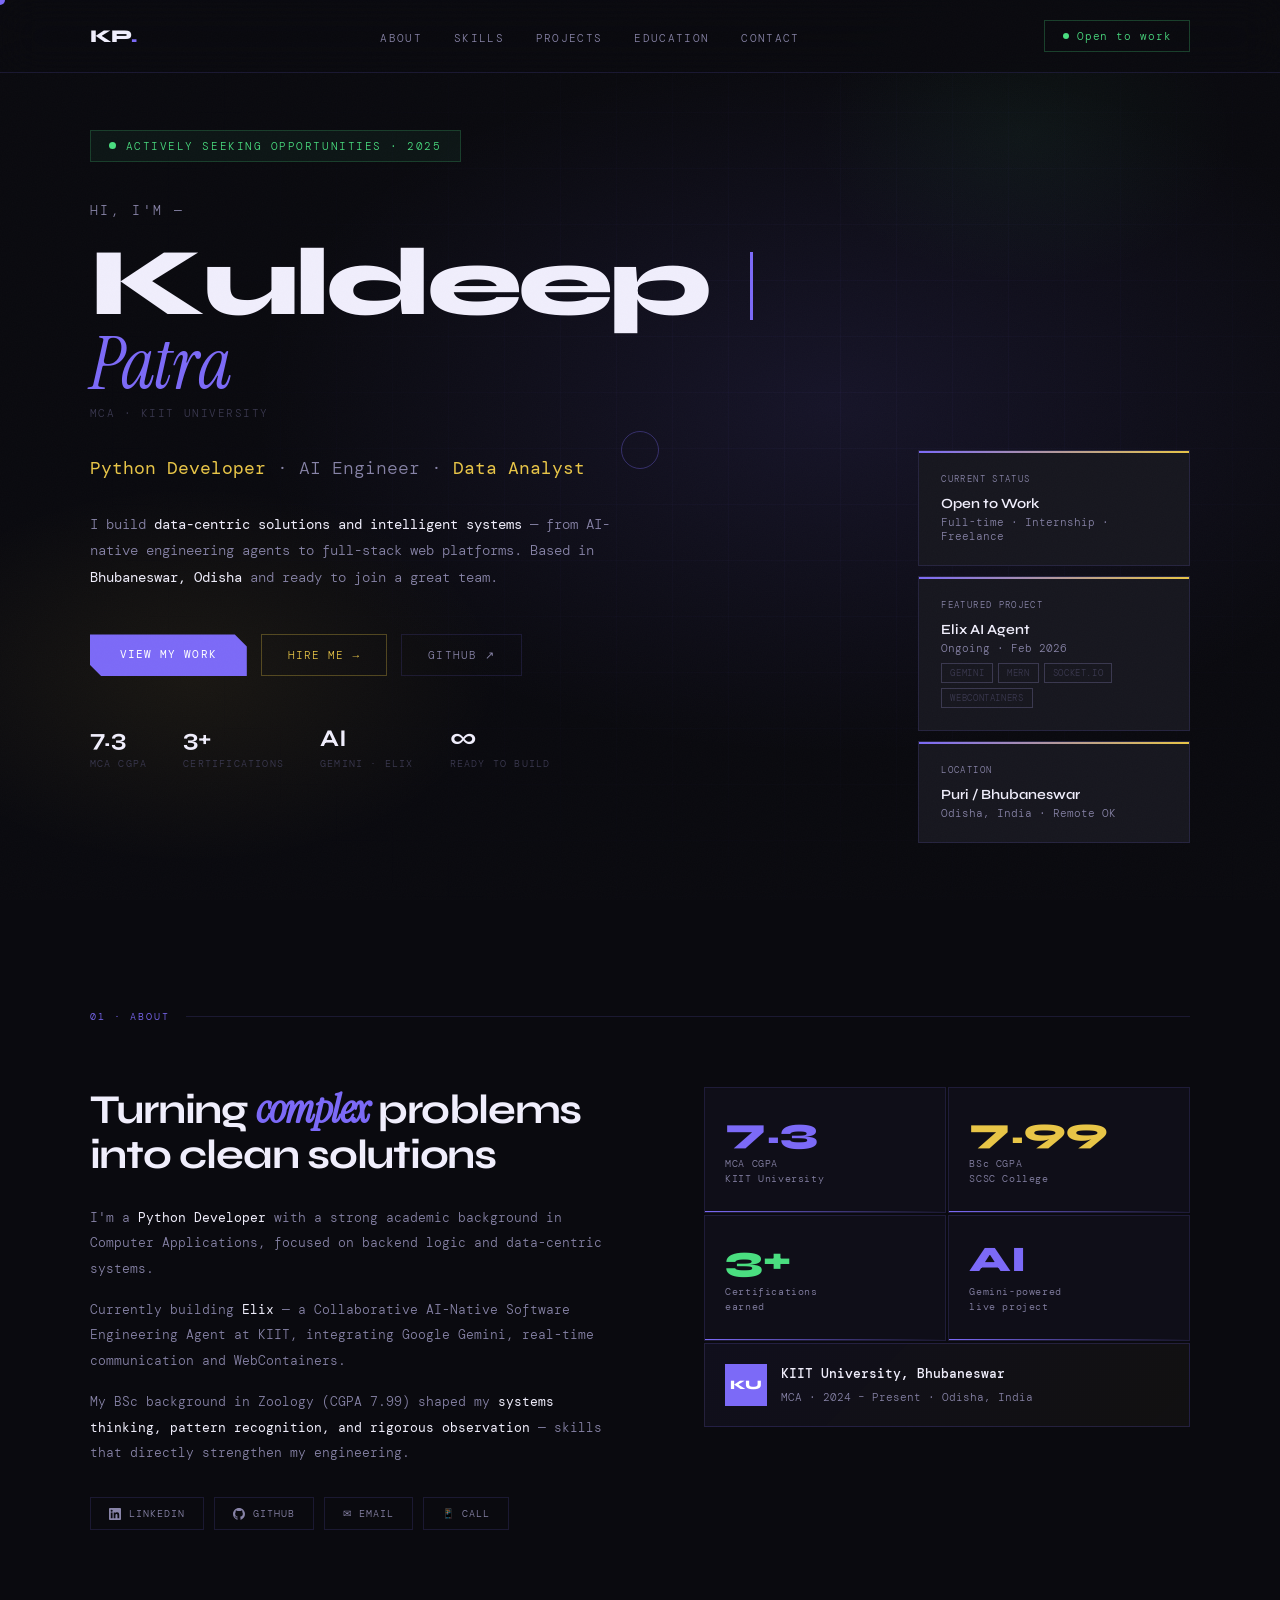
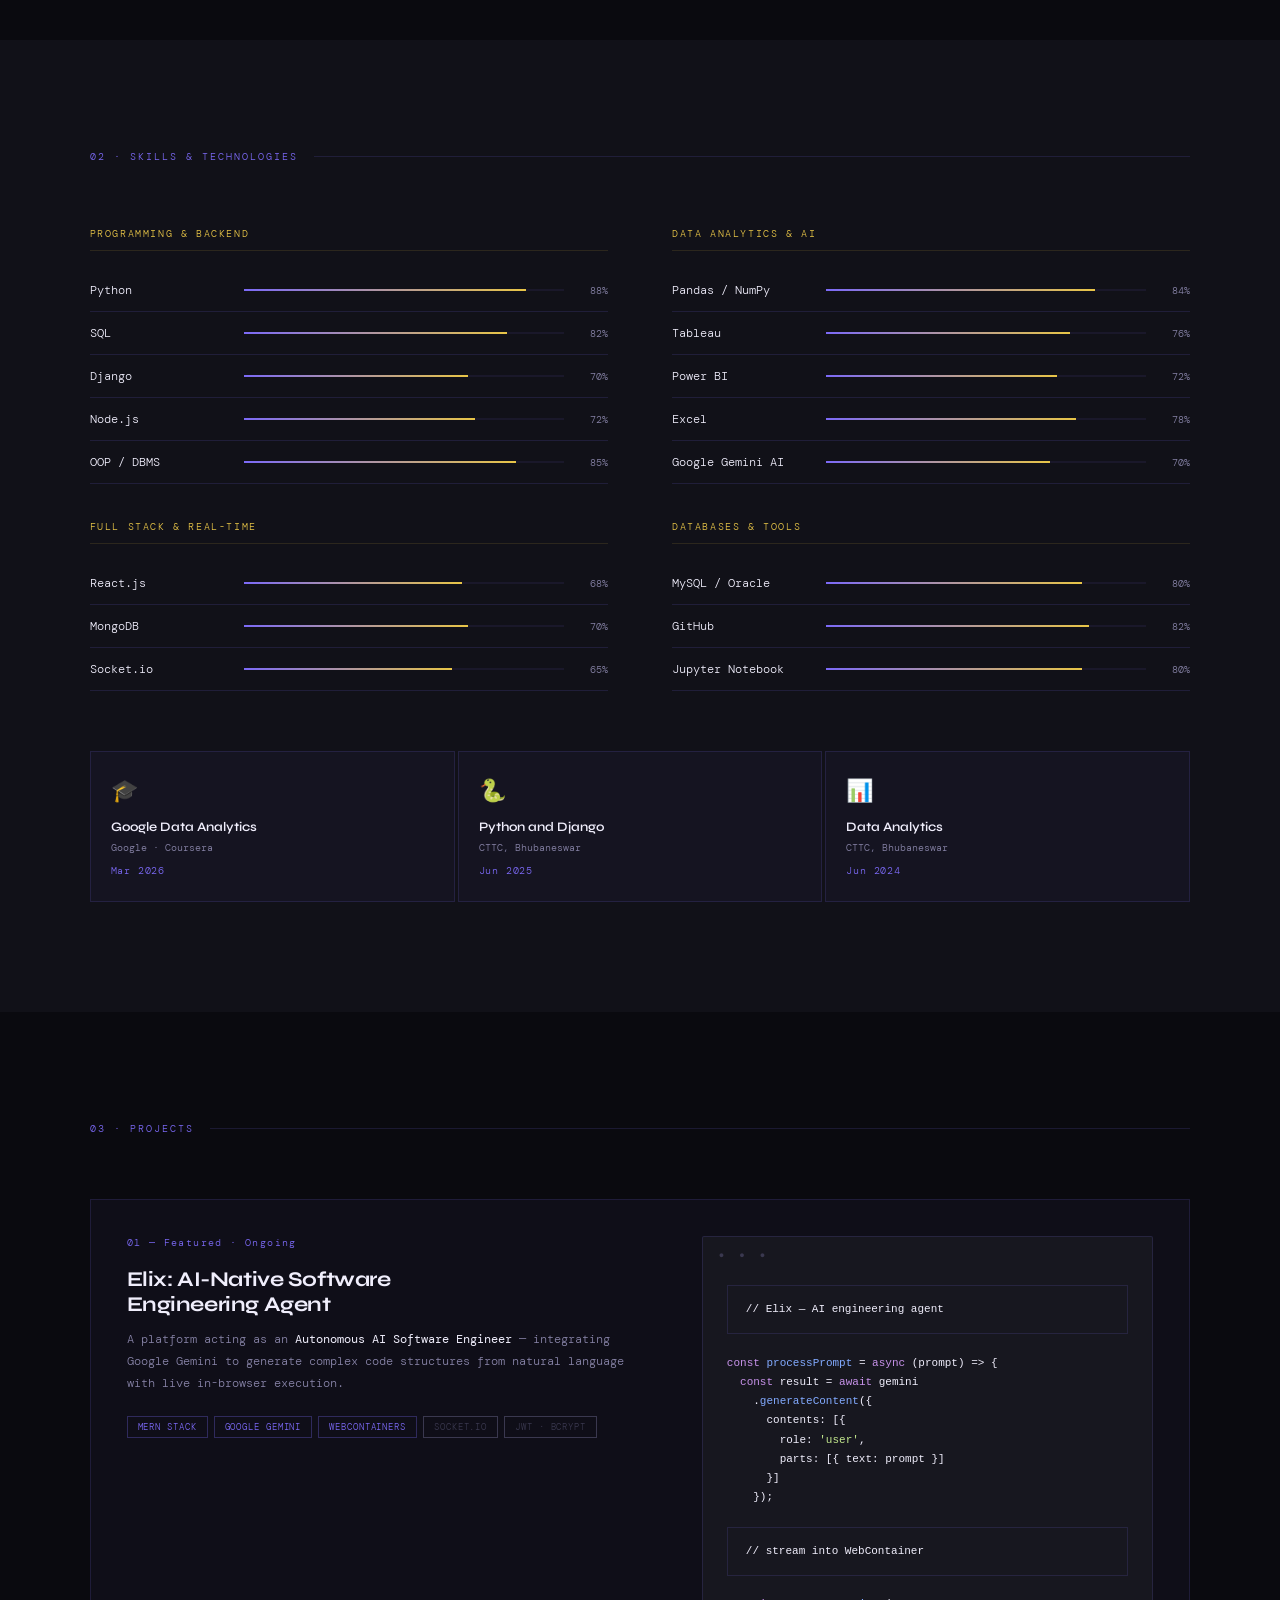
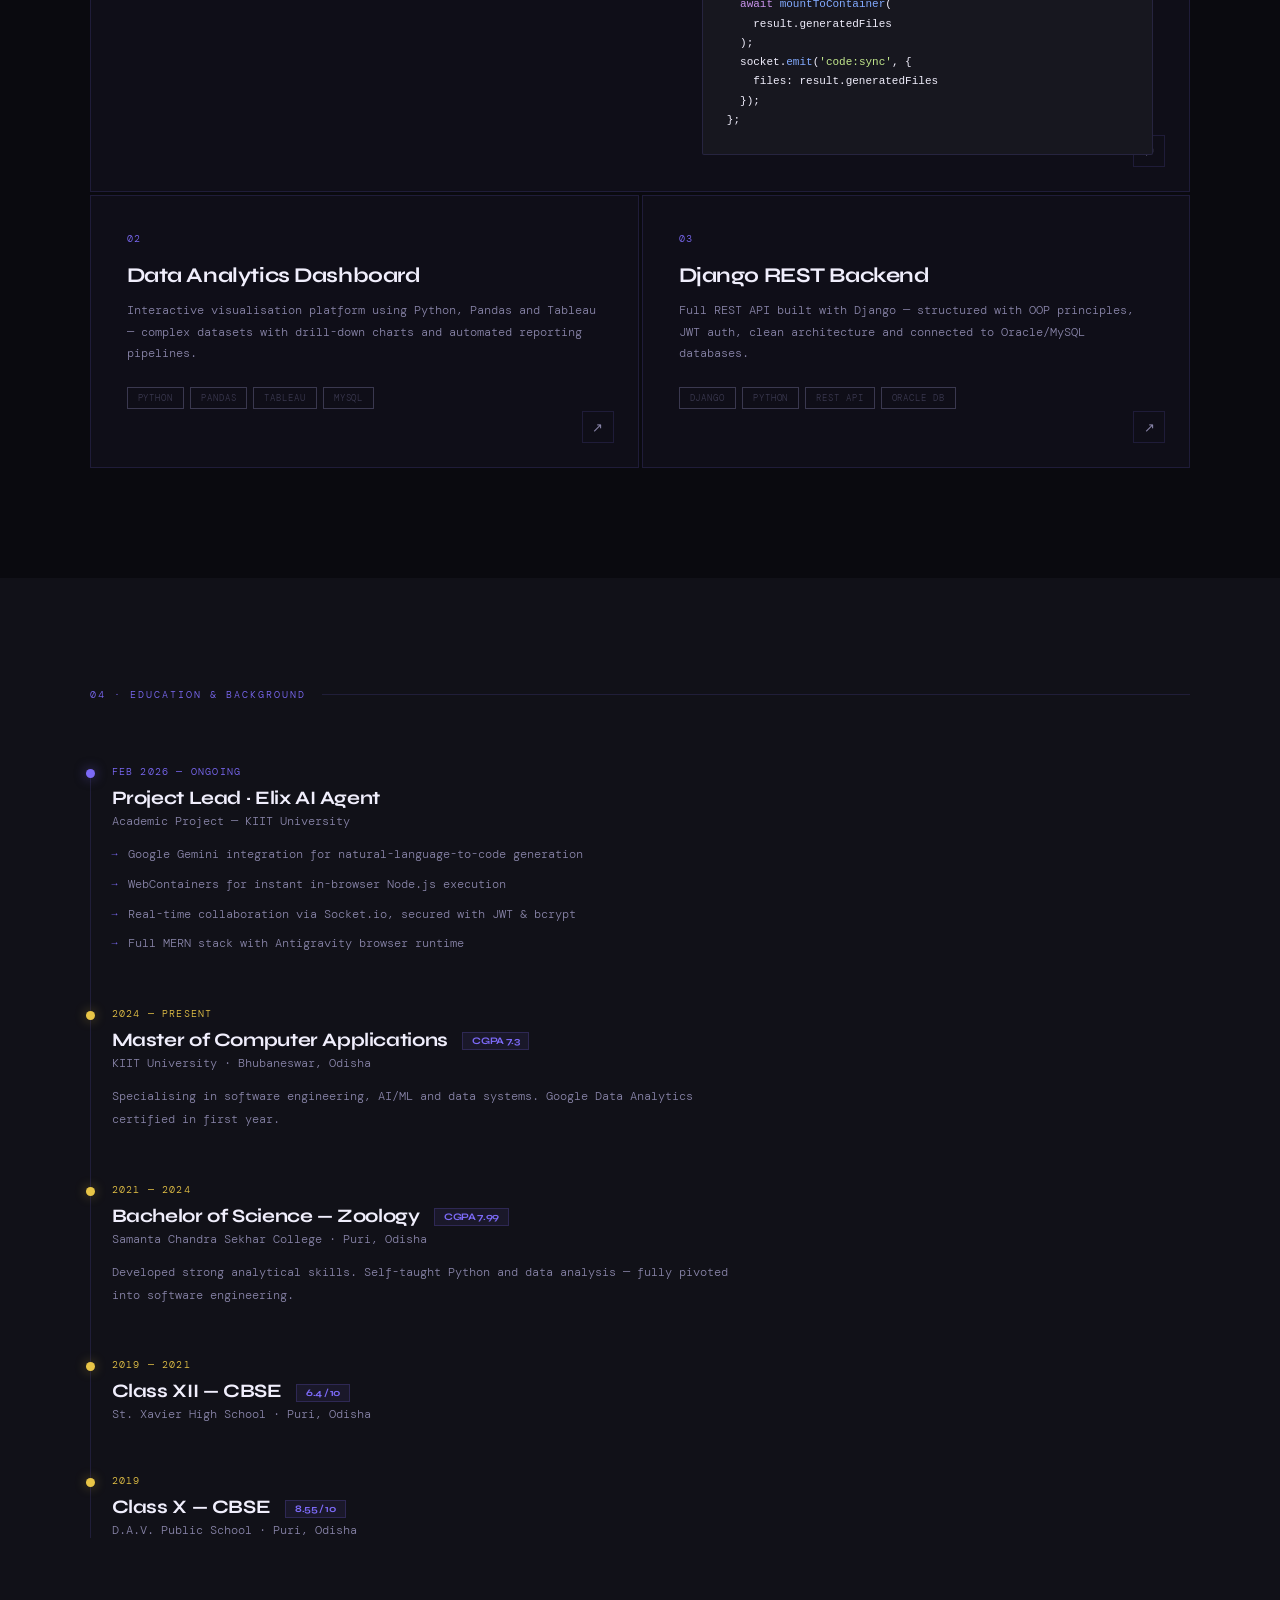
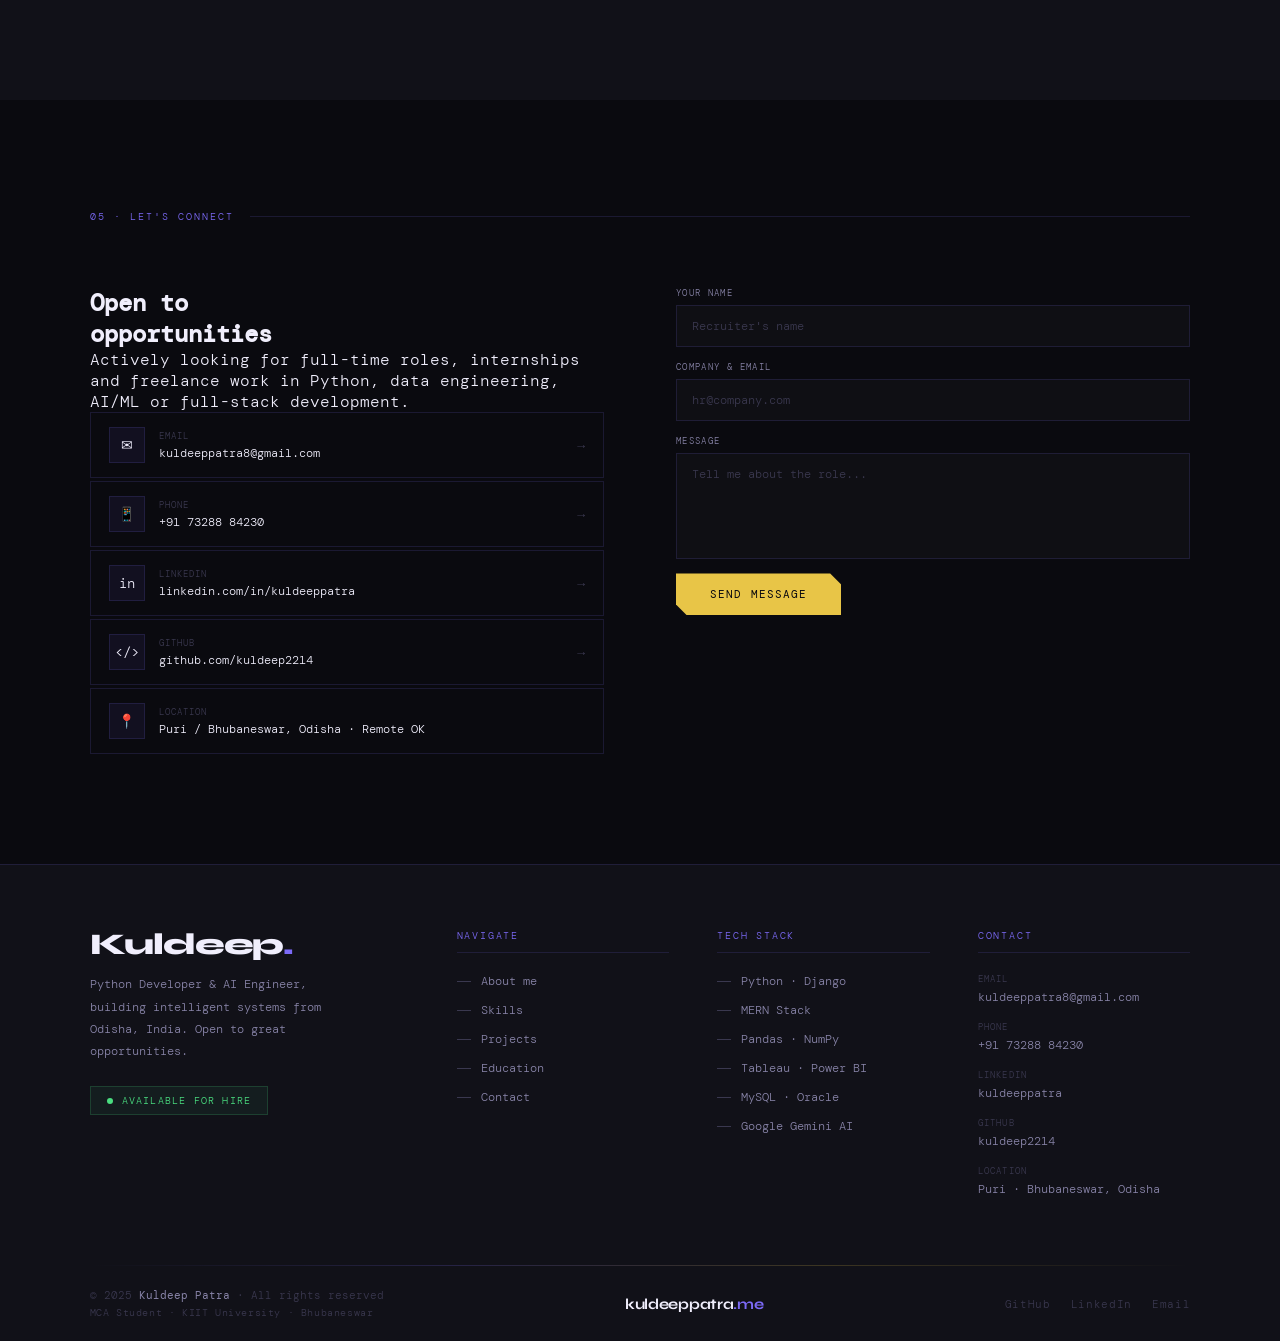
==== index.html @ c1f8da7f "Add files via upload" ====
<!DOCTYPE html>
<html lang="en">
<head>
<meta charset="UTF-8">
<meta name="viewport" content="width=device-width, initial-scale=1.0">
<title>Kuldeep Patra — Python Developer & AI Engineer</title>
<meta name="description" content="Kuldeep Patra — MCA at KIIT University. Python Developer, AI Engineer & Data Analyst actively seeking opportunities.">
<link rel="preconnect" href="https://fonts.googleapis.com">
<link href="https://fonts.googleapis.com/css2?family=Syne:wght@400;500;700;800&family=DM+Mono:wght@300;400&family=Instrument+Serif:ital@0;1&display=swap" rel="stylesheet">
<style>
:root{
  --bg:#0a0a0f;--bg2:#111118;--bg3:#17171f;
  --accent:#7c6af7;--accent2:#e8c547;--green:#4ade80;
  --text:#f0eefc;--muted:#8884a8;--dim:#3a384f;
  --border:rgba(124,106,247,0.15);--card:rgba(124,106,247,0.04);
}
*,*::before,*::after{box-sizing:border-box;margin:0;padding:0}
html{scroll-behavior:smooth}
body{background:var(--bg);color:var(--text);font-family:'DM Mono',monospace;font-weight:300;overflow-x:hidden;cursor:none}

/* CURSOR */
#cur{position:fixed;width:10px;height:10px;background:var(--accent);border-radius:50%;pointer-events:none;z-index:9999;transform:translate(-50%,-50%);transition:width .2s,height .2s,background .2s}
#cur2{position:fixed;width:38px;height:38px;border:1px solid rgba(124,106,247,.35);border-radius:50%;pointer-events:none;z-index:9998;transform:translate(-50%,-50%);transition:width .25s,height .25s}
body:has(a:hover) #cur,body:has(button:hover) #cur{width:18px;height:18px;background:var(--accent2)}
body:has(a:hover) #cur2,body:has(button:hover) #cur2{width:54px;height:54px}

/* GRAIN */
body::after{content:'';position:fixed;inset:0;background-image:url("data:image/svg+xml,%3Csvg xmlns='http://www.w3.org/2000/svg' width='250' height='250'%3E%3Cfilter id='g'%3E%3CfeTurbulence type='fractalNoise' baseFrequency='.8' numOctaves='4' stitchTiles='stitch'/%3E%3C/filter%3E%3Crect width='100%25' height='100%25' filter='url(%23g)' opacity='.04'/%3E%3C/svg%3E");pointer-events:none;z-index:9997;opacity:.45}

/* NAV */
nav{position:fixed;top:0;left:0;right:0;padding:20px 7vw;display:flex;justify-content:space-between;align-items:center;z-index:500;backdrop-filter:blur(20px);background:rgba(10,10,15,.8);border-bottom:1px solid var(--border)}
.logo{font-family:'Syne',sans-serif;font-weight:800;font-size:18px;color:var(--text);text-decoration:none;letter-spacing:-.03em}
.logo em{font-style:normal;color:var(--accent)}
nav ul{display:flex;gap:32px;list-style:none}
nav ul a{color:var(--muted);text-decoration:none;font-size:11px;letter-spacing:.12em;text-transform:uppercase;transition:color .2s}
nav ul a:hover{color:var(--text)}
.nav-badge{display:flex;align-items:center;gap:8px;padding:8px 18px;border:1px solid rgba(74,222,128,.25);font-size:11px;letter-spacing:.08em;color:var(--green);text-decoration:none}
.nav-dot{width:6px;height:6px;background:var(--green);border-radius:50%;animation:blink 2s infinite}
@keyframes blink{0%,100%{opacity:1}50%{opacity:.3}}

/* ═══ HERO ═══ */
.hero{min-height:100vh;display:flex;align-items:center;padding:0 7vw;position:relative;overflow:hidden}
.hero-mesh{position:absolute;inset:0;background:radial-gradient(ellipse 70% 60% at 65% 45%,rgba(124,106,247,.11) 0%,transparent 65%),radial-gradient(ellipse 40% 35% at 15% 75%,rgba(232,197,71,.07) 0%,transparent 60%),radial-gradient(ellipse 30% 30% at 80% 15%,rgba(74,222,128,.05) 0%,transparent 55%);pointer-events:none}
.hero-lines{position:absolute;inset:0;background-image:linear-gradient(rgba(124,106,247,.04) 1px,transparent 1px),linear-gradient(90deg,rgba(124,106,247,.04) 1px,transparent 1px);background-size:56px 56px;mask-image:radial-gradient(ellipse 60% 70% at 65% 45%,black,transparent);pointer-events:none}
.hero-content{position:relative;z-index:2;max-width:780px}

.avail-pill{display:inline-flex;align-items:center;gap:10px;background:rgba(74,222,128,.06);border:1px solid rgba(74,222,128,.2);padding:8px 18px;margin-bottom:40px;opacity:0;animation:up .7s .1s forwards}
.avail-dot{width:7px;height:7px;background:var(--green);border-radius:50%;animation:pulse 2s infinite}
.avail-text{font-size:11px;letter-spacing:.14em;text-transform:uppercase;color:var(--green)}
@keyframes pulse{0%,100%{box-shadow:0 0 0 0 rgba(74,222,128,.4)}50%{box-shadow:0 0 0 7px transparent}}

/* ── NEW NAME TREATMENT ── */
.hero-name{margin-bottom:28px;opacity:0;animation:up .9s .3s forwards}
.name-greeting{display:block;font-size:13px;letter-spacing:.2em;text-transform:uppercase;color:var(--muted);margin-bottom:18px}
.name-row{display:flex;align-items:flex-end;gap:0;flex-wrap:wrap}
.name-first{font-family:'Syne',sans-serif;font-weight:800;font-size:clamp(60px,8vw,96px);letter-spacing:-.04em;line-height:.95;color:var(--text);margin-right:20px}
.name-divider{width:3px;height:clamp(44px,5.5vw,68px);background:var(--accent);margin:0 22px 8px;flex-shrink:0;align-self:flex-end}
.name-last-wrap{display:flex;flex-direction:column;justify-content:flex-end;padding-bottom:6px}
.name-last{font-family:'Instrument Serif',serif;font-style:italic;font-weight:400;font-size:clamp(44px,6vw,72px);letter-spacing:-.01em;line-height:1;color:var(--accent)}
.name-tag{font-size:11px;letter-spacing:.14em;text-transform:uppercase;color:var(--dim);margin-top:6px}

.hero-role{font-size:clamp(14px,1.8vw,18px);color:var(--muted);margin-bottom:28px;line-height:1.6;opacity:0;animation:up .8s .52s forwards}
.hero-role strong{color:var(--accent2);font-weight:400}
.hero-bio{max-width:520px;font-size:14px;line-height:1.9;color:var(--muted);margin-bottom:44px;opacity:0;animation:up .8s .65s forwards}
.hero-bio b{color:var(--text);font-weight:400}

.hero-btns{display:flex;gap:14px;flex-wrap:wrap;margin-bottom:48px;opacity:0;animation:up .8s .8s forwards}
.btn-fill{display:inline-block;background:var(--accent);color:#fff;padding:13px 30px;font-family:'DM Mono',monospace;font-size:11px;letter-spacing:.1em;text-transform:uppercase;text-decoration:none;font-weight:400;transition:background .2s,transform .15s;clip-path:polygon(0 0,calc(100% - 12px) 0,100% 12px,100% 100%,12px 100%,0 calc(100% - 12px))}
.btn-fill:hover{background:#9588fa;transform:translateY(-2px)}
.btn-stroke{display:inline-block;border:1px solid var(--border);color:var(--muted);padding:13px 26px;font-family:'DM Mono',monospace;font-size:11px;letter-spacing:.1em;text-transform:uppercase;text-decoration:none;transition:border-color .2s,color .2s}
.btn-stroke:hover{border-color:var(--accent);color:var(--accent)}
.btn-gold{display:inline-block;border:1px solid rgba(232,197,71,.3);color:var(--accent2);padding:13px 26px;font-family:'DM Mono',monospace;font-size:11px;letter-spacing:.1em;text-transform:uppercase;text-decoration:none;transition:border-color .2s,background .2s}
.btn-gold:hover{border-color:var(--accent2);background:rgba(232,197,71,.06)}

.hero-meta{display:flex;gap:36px;flex-wrap:wrap;opacity:0;animation:up .8s 1s forwards}
.hmeta{display:flex;flex-direction:column;gap:4px}
.hmeta-val{font-family:'Syne',sans-serif;font-size:24px;font-weight:700;color:var(--text);letter-spacing:-.02em}
.hmeta-lbl{font-size:10px;letter-spacing:.12em;text-transform:uppercase;color:var(--dim)}

.hero-right{position:absolute;right:7vw;top:50%;transform:translateY(-50%);width:272px;opacity:0;animation:up .9s .9s forwards;z-index:2}
.sc{background:var(--bg3);border:1px solid var(--border);padding:22px;margin-bottom:10px;position:relative;overflow:hidden}
.sc::before{content:'';position:absolute;top:0;left:0;right:0;height:2px;background:linear-gradient(90deg,var(--accent),var(--accent2))}
.sc-lbl{font-size:9px;letter-spacing:.15em;text-transform:uppercase;color:var(--muted);margin-bottom:10px}
.sc-val{font-family:'Syne',sans-serif;font-size:14px;font-weight:600;color:var(--text);margin-bottom:3px}
.sc-sub{font-size:11px;color:var(--muted)}
.spills{display:flex;flex-wrap:wrap;gap:5px;margin-top:8px}
.sp{font-size:9px;letter-spacing:.07em;text-transform:uppercase;padding:3px 8px;border:1px solid var(--dim);color:var(--dim)}

@keyframes up{from{opacity:0;transform:translateY(24px)}to{opacity:1;transform:translateY(0)}}

/* ═══ SECTIONS ═══ */
section{padding:110px 7vw}
.sec-label{font-size:10px;letter-spacing:.2em;text-transform:uppercase;color:var(--accent);display:flex;align-items:center;gap:16px;margin-bottom:64px}
.sec-label::after{content:'';flex:1;height:1px;background:var(--border)}

/* ABOUT */
.about-wrap{display:grid;grid-template-columns:1.1fr 1fr;gap:80px;align-items:start}
.about-txt h2{font-family:'Syne',sans-serif;font-size:clamp(26px,3.2vw,46px);font-weight:700;letter-spacing:-.03em;line-height:1.1;margin-bottom:28px}
.about-txt h2 em{font-family:'Instrument Serif',serif;font-style:italic;color:var(--accent)}
.about-txt p{color:var(--muted);font-size:13px;line-height:1.95;margin-bottom:16px}
.about-txt p b{color:var(--text);font-weight:400}
.soc-row{display:flex;gap:10px;flex-wrap:wrap;margin-top:32px}
.soc{display:inline-flex;align-items:center;gap:8px;padding:9px 18px;border:1px solid var(--border);font-size:10px;letter-spacing:.1em;text-transform:uppercase;color:var(--muted);text-decoration:none;transition:border-color .2s,color .2s}
.soc:hover{border-color:var(--accent);color:var(--accent)}
.soc svg{width:12px;height:12px;fill:currentColor;flex-shrink:0}

.stat-grid{display:grid;grid-template-columns:1fr 1fr;gap:2px}
.stat{background:var(--card);border:1px solid var(--border);padding:26px 20px;position:relative;overflow:hidden}
.stat::after{content:'';position:absolute;bottom:0;left:0;right:0;height:1px;background:linear-gradient(90deg,var(--accent),transparent)}
.stat-n{font-family:'Syne',sans-serif;font-size:36px;font-weight:800;line-height:1;margin-bottom:6px}
.stat-l{font-size:10px;color:var(--muted);letter-spacing:.06em;line-height:1.5}
.kiit-card{grid-column:1/-1;background:linear-gradient(135deg,rgba(124,106,247,.06),rgba(232,197,71,.03));border:1px solid rgba(124,106,247,.18);padding:20px;display:flex;align-items:center;gap:14px}
.kiit-ico{width:42px;height:42px;background:var(--accent);display:flex;align-items:center;justify-content:center;font-family:'Syne',sans-serif;font-weight:800;font-size:13px;color:#fff;flex-shrink:0}
.kiit-info b{display:block;font-size:13px;color:var(--text);font-weight:500;margin-bottom:3px}
.kiit-info span{font-size:11px;color:var(--muted)}

/* SKILLS */
#skills{background:var(--bg2)}
.skills-grid{display:grid;grid-template-columns:1fr 1fr;gap:0 64px}
.skill-cat{font-size:10px;letter-spacing:.16em;text-transform:uppercase;color:var(--accent2);margin-bottom:18px;padding-bottom:10px;border-bottom:1px solid rgba(232,197,71,.12)}
.sk{display:flex;align-items:center;gap:14px;padding:13px 0;border-bottom:1px solid var(--border);transition:padding-left .3s}
.sk:hover{padding-left:8px}
.sk-name{font-size:12px;width:140px;flex-shrink:0;color:var(--text)}
.sk-bar{flex:1;height:1.5px;background:rgba(124,106,247,.08);position:relative;overflow:hidden}
.sk-fill{position:absolute;left:0;top:0;bottom:0;background:linear-gradient(90deg,var(--accent),var(--accent2));transform:scaleX(0);transform-origin:left;animation:barIn 1.4s cubic-bezier(.4,0,.2,1) forwards}
@keyframes barIn{to{transform:scaleX(1)}}
.sk-pct{font-size:10px;color:var(--muted);width:30px;text-align:right}

.certs-row{display:grid;grid-template-columns:repeat(3,1fr);gap:3px;margin-top:60px}
.cert{background:var(--card);border:1px solid var(--border);padding:24px 20px;position:relative;overflow:hidden;transition:border-color .3s}
.cert:hover{border-color:var(--accent)}
.cert::before{content:'';position:absolute;top:0;left:0;width:100%;height:2px;background:linear-gradient(90deg,var(--accent),transparent);opacity:0;transition:opacity .3s}
.cert:hover::before{opacity:1}
.cert-icon{font-size:22px;margin-bottom:14px}
.cert-name{font-family:'Syne',sans-serif;font-size:13px;font-weight:600;color:var(--text);margin-bottom:5px;line-height:1.3}
.cert-by{font-size:10px;color:var(--muted);margin-bottom:10px}
.cert-date{font-size:10px;color:var(--accent);letter-spacing:.08em}

/* PROJECTS */
.proj-grid{display:grid;grid-template-columns:1fr 1fr;gap:3px}
.proj{background:var(--card);border:1px solid var(--border);padding:36px;position:relative;overflow:hidden;text-decoration:none;color:inherit;display:block;transition:border-color .3s,transform .3s}
.proj:hover{border-color:var(--accent);transform:translateY(-4px)}
.proj::after{content:'';position:absolute;inset:0;background:radial-gradient(ellipse 60% 50% at 50% 0%,rgba(124,106,247,.07),transparent);opacity:0;transition:opacity .3s;pointer-events:none}
.proj:hover::after{opacity:1}
.proj.big{grid-column:1/-1;display:grid;grid-template-columns:1fr .85fr;gap:44px;align-items:start}
.proj-num{font-size:10px;color:var(--accent);letter-spacing:.14em;margin-bottom:18px}
.proj-title{font-family:'Syne',sans-serif;font-size:21px;font-weight:700;letter-spacing:-.02em;line-height:1.2;margin-bottom:12px}
.proj-desc{font-size:12px;color:var(--muted);line-height:1.8;margin-bottom:22px}
.tags{display:flex;flex-wrap:wrap;gap:6px;margin-bottom:22px}
.tag{font-size:9px;letter-spacing:.1em;text-transform:uppercase;padding:4px 10px;border:1px solid var(--dim);color:var(--dim)}
.tag.lit{border-color:rgba(124,106,247,.3);color:var(--accent)}
.proj-arr{position:absolute;bottom:24px;right:24px;width:32px;height:32px;border:1px solid var(--border);display:flex;align-items:center;justify-content:center;font-size:13px;transition:background .2s,border-color .2s,transform .2s;color:var(--muted)}
.proj:hover .proj-arr{background:var(--accent);border-color:var(--accent);transform:rotate(-45deg);color:#fff}
.code-block{background:var(--bg3);border:1px solid var(--border);padding:24px;font-size:11px;line-height:1.75;position:relative;border-radius:2px}
.code-block::before{content:'● ● ●';position:absolute;top:11px;left:16px;font-size:9px;color:var(--dim);letter-spacing:5px}
.code-block pre{margin-top:24px;overflow:hidden}
.ck{color:#c792ea}.cf{color:#82aaff}.cs{color:#c3e88d}.cc{color:#546e7a}

/* TIMELINE */
#experience{background:var(--bg2)}
.tl{padding-left:22px;position:relative}
.tl::before{content:'';position:absolute;left:0;top:6px;bottom:0;width:1px;background:var(--border)}
.tli{position:relative;margin-bottom:52px}
.tli::before{content:'';position:absolute;left:-26px;top:4px;width:9px;height:9px;border-radius:50%;background:var(--accent);box-shadow:0 0 12px rgba(124,106,247,.5)}
.tli.edu::before{background:var(--accent2);box-shadow:0 0 12px rgba(232,197,71,.4)}
.tl-date{font-size:10px;letter-spacing:.12em;color:var(--accent);text-transform:uppercase;margin-bottom:8px}
.tli.edu .tl-date{color:var(--accent2)}
.tl-role{font-family:'Syne',sans-serif;font-size:19px;font-weight:700;letter-spacing:-.02em;margin-bottom:4px}
.tl-org{font-size:12px;color:var(--muted);margin-bottom:14px}
.tl-body{font-size:12px;color:var(--muted);line-height:1.9;max-width:620px}
.tl-body li{margin-bottom:7px;padding-left:16px;position:relative;list-style:none}
.tl-body li::before{content:'→';position:absolute;left:0;color:var(--accent);font-size:10px;top:1px}
.cgpa{display:inline-flex;align-items:center;padding:2px 9px;background:rgba(124,106,247,.08);border:1px solid rgba(124,106,247,.2);color:var(--accent);font-size:10px;margin-left:10px;vertical-align:middle}

/* CONTACT */
.contact-wrap{display:grid;grid-template-columns:1fr 1fr;gap:72px;align-items:start}
.contact-lft h2{font-family:'Syne',sans-serif;font-size:clamp(32px,4.5vw,56px);font-weight:800;letter-spacing:-.04em;line-height:1;margin-bottom:18px}
.contact-lft h2 span{color:var(--accent)}
.contact-lft p{color:var(--muted);font-size:13px;line-height:1.9;margin-bottom:28px;max-width:380px}
.cc-list{display:flex;flex-direction:column;gap:3px}
.cc{display:flex;align-items:center;gap:14px;padding:14px 18px;border:1px solid var(--border);text-decoration:none;color:inherit;transition:border-color .2s,background .2s}
.cc:hover{border-color:var(--accent);background:rgba(124,106,247,.04)}
.cc-ico{width:36px;height:36px;background:rgba(124,106,247,.07);border:1px solid var(--border);display:flex;align-items:center;justify-content:center;font-size:14px;flex-shrink:0}
.cc-lbl{font-size:9px;letter-spacing:.12em;text-transform:uppercase;color:var(--dim);margin-bottom:3px}
.cc-val{font-size:12px;color:var(--text)}
.cc-arr{margin-left:auto;color:var(--dim);font-size:13px;transition:color .2s,transform .2s}
.cc:hover .cc-arr{color:var(--accent);transform:translateX(4px)}
.cform{display:flex;flex-direction:column;gap:14px}
.fg{display:flex;flex-direction:column;gap:6px}
.fg label{font-size:9px;letter-spacing:.15em;text-transform:uppercase;color:var(--muted)}
.fg input,.fg textarea{background:rgba(255,255,255,.02);border:1px solid var(--border);color:var(--text);font-family:'DM Mono',monospace;font-size:12px;font-weight:300;padding:12px 15px;outline:none;resize:none;transition:border-color .2s}
.fg input:focus,.fg textarea:focus{border-color:var(--accent)}
.fg input::placeholder,.fg textarea::placeholder{color:var(--dim)}
.send{background:var(--accent2);color:var(--bg);border:none;padding:14px 34px;font-family:'DM Mono',monospace;font-size:11px;letter-spacing:.1em;text-transform:uppercase;font-weight:400;cursor:none;transition:opacity .2s,transform .15s;align-self:flex-start;clip-path:polygon(0 0,calc(100% - 11px) 0,100% 11px,100% 100%,11px 100%,0 calc(100% - 11px))}
.send:hover{opacity:.85;transform:translateY(-2px)}

/* ═══ FOOTER — PREMIUM ═══ */
footer{background:var(--bg2);border-top:1px solid var(--border);padding:0 7vw}
.footer-top{display:grid;grid-template-columns:1.5fr 1fr 1fr 1fr;gap:48px;padding:64px 0 52px}

.ft-logo{font-family:'Syne',sans-serif;font-weight:800;font-size:30px;color:var(--text);letter-spacing:-.04em;margin-bottom:14px;line-height:1}
.ft-logo em{font-style:normal;color:var(--accent)}
.ft-tagline{font-size:12px;color:var(--muted);line-height:1.85;max-width:240px;margin-bottom:24px}
.ft-open{display:inline-flex;align-items:center;gap:9px;background:rgba(74,222,128,.06);border:1px solid rgba(74,222,128,.18);padding:7px 16px;font-size:10px;letter-spacing:.12em;text-transform:uppercase;color:var(--green)}
.ft-open-dot{width:6px;height:6px;background:var(--green);border-radius:50%;animation:blink 2s infinite}

.ft-col-h{font-size:10px;letter-spacing:.18em;text-transform:uppercase;color:var(--accent);margin-bottom:20px;padding-bottom:10px;border-bottom:1px solid var(--border)}
.ft-lnks{display:flex;flex-direction:column;gap:13px}
.ft-lnk{font-size:12px;color:var(--muted);text-decoration:none;transition:color .2s,padding-left .25s;display:flex;align-items:center;gap:10px;padding-left:0}
.ft-lnk:hover{color:var(--text);padding-left:6px}
.ft-lnk::before{content:'';width:14px;height:1px;background:var(--dim);transition:background .2s,width .2s;flex-shrink:0}
.ft-lnk:hover::before{background:var(--accent);width:20px}

.ft-ci{margin-bottom:16px}
.ft-ci-lbl{font-size:9px;letter-spacing:.13em;text-transform:uppercase;color:var(--dim);margin-bottom:4px}
.ft-ci a,.ft-ci span{font-size:12px;color:var(--muted);text-decoration:none;transition:color .2s;display:block}
.ft-ci a:hover{color:var(--accent)}

.footer-divider{height:1px;background:linear-gradient(90deg,transparent,var(--accent),var(--accent2),transparent);opacity:.2}

.footer-bottom{padding:22px 0;display:flex;justify-content:space-between;align-items:center;flex-wrap:wrap;gap:14px}
.fb-left{display:flex;flex-direction:column;gap:4px}
.fb-copy{font-size:11px;color:var(--dim)}
.fb-copy b{color:var(--muted);font-weight:400}
.fb-tagline{font-size:10px;color:var(--dim);letter-spacing:.06em}
.fb-domain{font-family:'Syne',sans-serif;font-size:15px;font-weight:700;letter-spacing:-.02em}
.fb-domain em{font-style:normal;color:var(--accent)}
.fb-right{display:flex;align-items:center;gap:20px}
.fb-link{font-size:11px;color:var(--dim);text-decoration:none;transition:color .2s;letter-spacing:.06em}
.fb-link:hover{color:var(--accent)}

/* REVEAL */
.rv{opacity:0;transform:translateY(28px);transition:opacity .75s cubic-bezier(.4,0,.2,1),transform .75s cubic-bezier(.4,0,.2,1)}
.rv.on{opacity:1;transform:none}
.rv.d1{transition-delay:.1s}.rv.d2{transition-delay:.2s}.rv.d3{transition-delay:.3s}

@media(max-width:900px){.hero-right{display:none}nav ul{display:none}}
@media(max-width:768px){
  section{padding:80px 24px}.hero{padding:0 24px}
  .about-wrap,.skills-grid,.proj-grid,.contact-wrap,.footer-top{grid-template-columns:1fr;gap:40px}
  .proj.big{grid-template-columns:1fr;grid-column:auto}
  .certs-row{grid-template-columns:1fr}
  .footer-top{grid-template-columns:1fr 1fr}
  .footer-bottom{flex-direction:column;text-align:center}
  .name-row{flex-direction:column;align-items:flex-start;gap:0}
  .name-divider{display:none}
}
</style>
</head>
<body>

<div id="cur"></div>
<div id="cur2"></div>

<nav>
  <a href="#" class="logo">KP<em>.</em></a>
  <ul>
    <li><a href="#about">About</a></li>
    <li><a href="#skills">Skills</a></li>
    <li><a href="#projects">Projects</a></li>
    <li><a href="#experience">Education</a></li>
    <li><a href="#contact">Contact</a></li>
  </ul>
  <a href="mailto:kuldeeppatra8@gmail.com" class="nav-badge">
    <span class="nav-dot"></span>Open to work
  </a>
</nav>

<!-- HERO -->
<section class="hero" id="home">
  <div class="hero-mesh"></div>
  <div class="hero-lines"></div>
  <div class="hero-content">
    <div class="avail-pill">
      <span class="avail-dot"></span>
      <span class="avail-text">Actively seeking opportunities · 2025</span>
    </div>

    <div class="hero-name">
      <span class="name-greeting">Hi, I'm —</span>
      <div class="name-row">
        <span class="name-first">Kuldeep</span>
        <span class="name-divider"></span>
        <div class="name-last-wrap">
          <span class="name-last">Patra</span>
          <span class="name-tag">MCA · KIIT University</span>
        </div>
      </div>
    </div>

    <p class="hero-role"><strong>Python Developer</strong> · AI Engineer · <strong>Data Analyst</strong></p>
    <p class="hero-bio">I build <b>data-centric solutions and intelligent systems</b> — from AI-native engineering agents to full-stack web platforms. Based in <b>Bhubaneswar, Odisha</b> and ready to join a great team.</p>

    <div class="hero-btns">
      <a href="#projects" class="btn-fill">View my work</a>
      <a href="mailto:kuldeeppatra8@gmail.com" class="btn-gold">Hire me →</a>
      <a href="https://github.com/kuldeep2214" class="btn-stroke" target="_blank">GitHub ↗</a>
    </div>

    <div class="hero-meta">
      <div class="hmeta"><span class="hmeta-val">7.3</span><span class="hmeta-lbl">MCA CGPA</span></div>
      <div class="hmeta"><span class="hmeta-val">3+</span><span class="hmeta-lbl">Certifications</span></div>
      <div class="hmeta"><span class="hmeta-val">AI</span><span class="hmeta-lbl">Gemini · Elix</span></div>
      <div class="hmeta"><span class="hmeta-val">∞</span><span class="hmeta-lbl">Ready to build</span></div>
    </div>
  </div>

  <div class="hero-right">
    <div class="sc">
      <div class="sc-lbl">Current status</div>
      <div class="sc-val">Open to Work</div>
      <div class="sc-sub">Full-time · Internship · Freelance</div>
    </div>
    <div class="sc">
      <div class="sc-lbl">Featured project</div>
      <div class="sc-val">Elix AI Agent</div>
      <div class="sc-sub">Ongoing · Feb 2026</div>
      <div class="spills">
        <span class="sp">Gemini</span><span class="sp">MERN</span>
        <span class="sp">Socket.io</span><span class="sp">WebContainers</span>
      </div>
    </div>
    <div class="sc">
      <div class="sc-lbl">Location</div>
      <div class="sc-val">Puri / Bhubaneswar</div>
      <div class="sc-sub">Odisha, India · Remote OK</div>
    </div>
  </div>
</section>

<!-- ABOUT -->
<section id="about">
  <div class="sec-label">01 · About</div>
  <div class="about-wrap">
    <div class="about-txt rv">
      <h2>Turning <em>complex</em> problems<br>into clean solutions</h2>
      <p>I'm a <b>Python Developer</b> with a strong academic background in Computer Applications, focused on backend logic and data-centric systems.</p>
      <p>Currently building <b>Elix</b> — a Collaborative AI-Native Software Engineering Agent at KIIT, integrating Google Gemini, real-time communication and WebContainers.</p>
      <p>My BSc background in Zoology (CGPA 7.99) shaped my <b>systems thinking, pattern recognition, and rigorous observation</b> — skills that directly strengthen my engineering.</p>
      <div class="soc-row">
        <a href="https://www.linkedin.com/in/kuldeeppatra" class="soc" target="_blank">
          <svg viewBox="0 0 24 24"><path d="M20.447 20.452h-3.554v-5.569c0-1.328-.027-3.037-1.852-3.037-1.853 0-2.136 1.445-2.136 2.939v5.667H9.351V9h3.414v1.561h.046c.477-.9 1.637-1.85 3.37-1.85 3.601 0 4.267 2.37 4.267 5.455v6.286zM5.337 7.433a2.062 2.062 0 01-2.063-2.065 2.064 2.064 0 112.063 2.065zm1.782 13.019H3.555V9h3.564v11.452zM22.225 0H1.771C.792 0 0 .774 0 1.729v20.542C0 23.227.792 24 1.771 24h20.451C23.2 24 24 23.227 24 22.271V1.729C24 .774 23.2 0 22.222 0h.003z"/></svg>LinkedIn
        </a>
        <a href="https://github.com/kuldeep2214" class="soc" target="_blank">
          <svg viewBox="0 0 24 24"><path d="M12 0C5.374 0 0 5.373 0 12c0 5.302 3.438 9.8 8.207 11.387.599.111.793-.261.793-.577v-2.234c-3.338.726-4.033-1.416-4.033-1.416-.546-1.387-1.333-1.756-1.333-1.756-1.089-.745.083-.729.083-.729 1.205.084 1.839 1.237 1.839 1.237 1.07 1.834 2.807 1.304 3.492.997.107-.775.418-1.305.762-1.604-2.665-.305-5.467-1.334-5.467-5.931 0-1.311.469-2.381 1.236-3.221-.124-.303-.535-1.524.117-3.176 0 0 1.008-.322 3.301 1.23A11.509 11.509 0 0112 5.803c1.02.005 2.047.138 3.006.404 2.291-1.552 3.297-1.23 3.297-1.23.653 1.653.242 2.874.118 3.176.77.84 1.235 1.911 1.235 3.221 0 4.609-2.807 5.624-5.479 5.921.43.372.823 1.102.823 2.222v3.293c0 .319.192.694.801.576C20.566 21.797 24 17.3 24 12c0-6.627-5.373-12-12-12z"/></svg>GitHub
        </a>
        <a href="mailto:kuldeeppatra8@gmail.com" class="soc">✉ Email</a>
        <a href="tel:+917328884230" class="soc">📱 Call</a>
      </div>
    </div>
    <div class="rv d2">
      <div class="stat-grid">
        <div class="stat"><div class="stat-n" style="color:var(--accent)">7.3</div><div class="stat-l">MCA CGPA<br>KIIT University</div></div>
        <div class="stat"><div class="stat-n" style="color:var(--accent2)">7.99</div><div class="stat-l">BSc CGPA<br>SCSC College</div></div>
        <div class="stat"><div class="stat-n" style="color:var(--green)">3+</div><div class="stat-l">Certifications<br>earned</div></div>
        <div class="stat"><div class="stat-n" style="color:var(--accent)">AI</div><div class="stat-l">Gemini-powered<br>live project</div></div>
        <div class="kiit-card"><div class="kiit-ico">KU</div><div class="kiit-info"><b>KIIT University, Bhubaneswar</b><span>MCA · 2024 – Present · Odisha, India</span></div></div>
      </div>
    </div>
  </div>
</section>

<!-- SKILLS -->
<section id="skills">
  <div class="sec-label">02 · Skills &amp; Technologies</div>
  <div class="skills-grid">
    <div class="rv">
      <div class="skill-cat">Programming &amp; Backend</div>
      <div class="sk"><span class="sk-name">Python</span><div class="sk-bar"><div class="sk-fill" style="width:88%;animation-delay:.05s"></div></div><span class="sk-pct">88%</span></div>
      <div class="sk"><span class="sk-name">SQL</span><div class="sk-bar"><div class="sk-fill" style="width:82%;animation-delay:.1s"></div></div><span class="sk-pct">82%</span></div>
      <div class="sk"><span class="sk-name">Django</span><div class="sk-bar"><div class="sk-fill" style="width:70%;animation-delay:.15s"></div></div><span class="sk-pct">70%</span></div>
      <div class="sk"><span class="sk-name">Node.js</span><div class="sk-bar"><div class="sk-fill" style="width:72%;animation-delay:.2s"></div></div><span class="sk-pct">72%</span></div>
      <div class="sk"><span class="sk-name">OOP / DBMS</span><div class="sk-bar"><div class="sk-fill" style="width:85%;animation-delay:.25s"></div></div><span class="sk-pct">85%</span></div>
      <div class="skill-cat" style="margin-top:36px">Full Stack &amp; Real-Time</div>
      <div class="sk"><span class="sk-name">React.js</span><div class="sk-bar"><div class="sk-fill" style="width:68%;animation-delay:.05s"></div></div><span class="sk-pct">68%</span></div>
      <div class="sk"><span class="sk-name">MongoDB</span><div class="sk-bar"><div class="sk-fill" style="width:70%;animation-delay:.1s"></div></div><span class="sk-pct">70%</span></div>
      <div class="sk"><span class="sk-name">Socket.io</span><div class="sk-bar"><div class="sk-fill" style="width:65%;animation-delay:.15s"></div></div><span class="sk-pct">65%</span></div>
    </div>
    <div class="rv d1">
      <div class="skill-cat">Data Analytics &amp; AI</div>
      <div class="sk"><span class="sk-name">Pandas / NumPy</span><div class="sk-bar"><div class="sk-fill" style="width:84%;animation-delay:.05s"></div></div><span class="sk-pct">84%</span></div>
      <div class="sk"><span class="sk-name">Tableau</span><div class="sk-bar"><div class="sk-fill" style="width:76%;animation-delay:.1s"></div></div><span class="sk-pct">76%</span></div>
      <div class="sk"><span class="sk-name">Power BI</span><div class="sk-bar"><div class="sk-fill" style="width:72%;animation-delay:.15s"></div></div><span class="sk-pct">72%</span></div>
      <div class="sk"><span class="sk-name">Excel</span><div class="sk-bar"><div class="sk-fill" style="width:78%;animation-delay:.2s"></div></div><span class="sk-pct">78%</span></div>
      <div class="sk"><span class="sk-name">Google Gemini AI</span><div class="sk-bar"><div class="sk-fill" style="width:70%;animation-delay:.25s"></div></div><span class="sk-pct">70%</span></div>
      <div class="skill-cat" style="margin-top:36px">Databases &amp; Tools</div>
      <div class="sk"><span class="sk-name">MySQL / Oracle</span><div class="sk-bar"><div class="sk-fill" style="width:80%;animation-delay:.05s"></div></div><span class="sk-pct">80%</span></div>
      <div class="sk"><span class="sk-name">GitHub</span><div class="sk-bar"><div class="sk-fill" style="width:82%;animation-delay:.1s"></div></div><span class="sk-pct">82%</span></div>
      <div class="sk"><span class="sk-name">Jupyter Notebook</span><div class="sk-bar"><div class="sk-fill" style="width:80%;animation-delay:.15s"></div></div><span class="sk-pct">80%</span></div>
    </div>
  </div>
  <div class="certs-row rv" style="margin-top:60px">
    <div class="cert"><div class="cert-icon">🎓</div><div class="cert-name">Google Data Analytics</div><div class="cert-by">Google · Coursera</div><div class="cert-date">Mar 2026</div></div>
    <div class="cert"><div class="cert-icon">🐍</div><div class="cert-name">Python and Django</div><div class="cert-by">CTTC, Bhubaneswar</div><div class="cert-date">Jun 2025</div></div>
    <div class="cert"><div class="cert-icon">📊</div><div class="cert-name">Data Analytics</div><div class="cert-by">CTTC, Bhubaneswar</div><div class="cert-date">Jun 2024</div></div>
  </div>
</section>

<!-- PROJECTS -->
<section id="projects">
  <div class="sec-label">03 · Projects</div>
  <div class="proj-grid">
    <a href="https://github.com/kuldeep2214" class="proj big rv" target="_blank">
      <div>
        <div class="proj-num">01 — Featured · Ongoing</div>
        <div class="proj-title">Elix: AI-Native Software<br>Engineering Agent</div>
        <div class="proj-desc">A platform acting as an <b style="color:var(--text);font-weight:400">Autonomous AI Software Engineer</b> — integrating Google Gemini to generate complex code structures from natural language with live in-browser execution.</div>
        <div class="tags"><span class="tag lit">MERN Stack</span><span class="tag lit">Google Gemini</span><span class="tag lit">WebContainers</span><span class="tag">Socket.io</span><span class="tag">JWT · bcrypt</span></div>
        <div class="proj-arr">↗</div>
      </div>
      <div class="code-block"><pre><span class="cc">// Elix — AI engineering agent</span>
<span class="ck">const</span> <span class="cf">processPrompt</span> = <span class="ck">async</span> (prompt) => {
  <span class="ck">const</span> result = <span class="ck">await</span> gemini
    .<span class="cf">generateContent</span>({
      contents: [{
        role: <span class="cs">'user'</span>,
        parts: [{ text: prompt }]
      }]
    });
  <span class="cc">// stream into WebContainer</span>
  <span class="ck">await</span> <span class="cf">mountToContainer</span>(
    result.generatedFiles
  );
  socket.<span class="cf">emit</span>(<span class="cs">'code:sync'</span>, {
    files: result.generatedFiles
  });
};</pre></div>
    </a>
    <a href="#" class="proj rv d1">
      <div class="proj-num">02</div>
      <div class="proj-title">Data Analytics Dashboard</div>
      <div class="proj-desc">Interactive visualisation platform using Python, Pandas and Tableau — complex datasets with drill-down charts and automated reporting pipelines.</div>
      <div class="tags"><span class="tag">Python</span><span class="tag">Pandas</span><span class="tag">Tableau</span><span class="tag">MySQL</span></div>
      <div class="proj-arr">↗</div>
    </a>
    <a href="#" class="proj rv d2">
      <div class="proj-num">03</div>
      <div class="proj-title">Django REST Backend</div>
      <div class="proj-desc">Full REST API built with Django — structured with OOP principles, JWT auth, clean architecture and connected to Oracle/MySQL databases.</div>
      <div class="tags"><span class="tag">Django</span><span class="tag">Python</span><span class="tag">REST API</span><span class="tag">Oracle DB</span></div>
      <div class="proj-arr">↗</div>
    </a>
  </div>
</section>

<!-- EDUCATION -->
<section id="experience">
  <div class="sec-label">04 · Education &amp; Background</div>
  <div class="tl rv">
    <div class="tli">
      <div class="tl-date">Feb 2026 — Ongoing</div>
      <div class="tl-role">Project Lead · Elix AI Agent</div>
      <div class="tl-org">Academic Project — KIIT University</div>
      <ul class="tl-body">
        <li>Google Gemini integration for natural-language-to-code generation</li>
        <li>WebContainers for instant in-browser Node.js execution</li>
        <li>Real-time collaboration via Socket.io, secured with JWT &amp; bcrypt</li>
        <li>Full MERN stack with Antigravity browser runtime</li>
      </ul>
    </div>
    <div class="tli edu">
      <div class="tl-date">2024 — Present</div>
      <div class="tl-role">Master of Computer Applications <span class="cgpa">CGPA 7.3</span></div>
      <div class="tl-org">KIIT University · Bhubaneswar, Odisha</div>
      <div class="tl-body">Specialising in software engineering, AI/ML and data systems. Google Data Analytics certified in first year.</div>
    </div>
    <div class="tli edu">
      <div class="tl-date">2021 — 2024</div>
      <div class="tl-role">Bachelor of Science — Zoology <span class="cgpa">CGPA 7.99</span></div>
      <div class="tl-org">Samanta Chandra Sekhar College · Puri, Odisha</div>
      <div class="tl-body">Developed strong analytical skills. Self-taught Python and data analysis — fully pivoted into software engineering.</div>
    </div>
    <div class="tli edu">
      <div class="tl-date">2019 — 2021</div>
      <div class="tl-role">Class XII — CBSE <span class="cgpa">6.4 / 10</span></div>
      <div class="tl-org">St. Xavier High School · Puri, Odisha</div>
    </div>
    <div class="tli edu">
      <div class="tl-date">2019</div>
      <div class="tl-role">Class X — CBSE <span class="cgpa">8.55 / 10</span></div>
      <div class="tl-org">D.A.V. Public School · Puri, Odisha</div>
    </div>
  </div>
</section>

<!-- CONTACT -->
<section id="contact">
  <div class="sec-label">05 · Let's connect</div>
  <div class="contact-wrap">
    <div class="rv">
      <h2>Open to<br><span>opportunities</span></h2>
      <p>Actively looking for full-time roles, internships and freelance work in Python, data engineering, AI/ML or full-stack development.</p>
      <div class="cc-list">
        <a href="mailto:kuldeeppatra8@gmail.com" class="cc"><div class="cc-ico">✉</div><div><div class="cc-lbl">Email</div><div class="cc-val">kuldeeppatra8@gmail.com</div></div><div class="cc-arr">→</div></a>
        <a href="tel:+917328884230" class="cc"><div class="cc-ico">📱</div><div><div class="cc-lbl">Phone</div><div class="cc-val">+91 73288 84230</div></div><div class="cc-arr">→</div></a>
        <a href="https://www.linkedin.com/in/kuldeeppatra" class="cc" target="_blank"><div class="cc-ico">in</div><div><div class="cc-lbl">LinkedIn</div><div class="cc-val">linkedin.com/in/kuldeeppatra</div></div><div class="cc-arr">→</div></a>
        <a href="https://github.com/kuldeep2214" class="cc" target="_blank"><div class="cc-ico">&lt;/&gt;</div><div><div class="cc-lbl">GitHub</div><div class="cc-val">github.com/kuldeep2214</div></div><div class="cc-arr">→</div></a>
        <div class="cc"><div class="cc-ico">📍</div><div><div class="cc-lbl">Location</div><div class="cc-val">Puri / Bhubaneswar, Odisha · Remote OK</div></div></div>
      </div>
    </div>
    <div class="cform rv d2">
      <div class="fg"><label>Your name</label><input type="text" id="fn" placeholder="Recruiter's name"></div>
      <div class="fg"><label>Company &amp; email</label><input type="email" id="fe" placeholder="hr@company.com"></div>
      <div class="fg"><label>Message</label><textarea rows="5" id="fm" placeholder="Tell me about the role..."></textarea></div>
      <button class="send" id="sendBtn">Send message</button>
    </div>
  </div>
</section>

<!-- FOOTER -->
<footer>
  <div class="footer-top">
    <div>
      <div class="ft-logo">Kuldeep<em>.</em></div>
      <p class="ft-tagline">Python Developer &amp; AI Engineer, building intelligent systems from Odisha, India. Open to great opportunities.</p>
      <div class="ft-open"><span class="ft-open-dot"></span>Available for hire</div>
    </div>
    <div>
      <div class="ft-col-h">Navigate</div>
      <div class="ft-lnks">
        <a href="#about" class="ft-lnk">About me</a>
        <a href="#skills" class="ft-lnk">Skills</a>
        <a href="#projects" class="ft-lnk">Projects</a>
        <a href="#experience" class="ft-lnk">Education</a>
        <a href="#contact" class="ft-lnk">Contact</a>
      </div>
    </div>
    <div>
      <div class="ft-col-h">Tech Stack</div>
      <div class="ft-lnks">
        <a href="#skills" class="ft-lnk">Python · Django</a>
        <a href="#skills" class="ft-lnk">MERN Stack</a>
        <a href="#skills" class="ft-lnk">Pandas · NumPy</a>
        <a href="#skills" class="ft-lnk">Tableau · Power BI</a>
        <a href="#skills" class="ft-lnk">MySQL · Oracle</a>
        <a href="#skills" class="ft-lnk">Google Gemini AI</a>
      </div>
    </div>
    <div>
      <div class="ft-col-h">Contact</div>
      <div class="ft-ci"><div class="ft-ci-lbl">Email</div><a href="mailto:kuldeeppatra8@gmail.com">kuldeeppatra8@gmail.com</a></div>
      <div class="ft-ci"><div class="ft-ci-lbl">Phone</div><a href="tel:+917328884230">+91 73288 84230</a></div>
      <div class="ft-ci"><div class="ft-ci-lbl">LinkedIn</div><a href="https://linkedin.com/in/kuldeeppatra" target="_blank">kuldeeppatra</a></div>
      <div class="ft-ci"><div class="ft-ci-lbl">GitHub</div><a href="https://github.com/kuldeep2214" target="_blank">kuldeep2214</a></div>
      <div class="ft-ci"><div class="ft-ci-lbl">Location</div><span>Puri · Bhubaneswar, Odisha</span></div>
    </div>
  </div>
  <div class="footer-divider"></div>
  <div class="footer-bottom">
    <div class="fb-left">
      <span class="fb-copy">© 2025 <b>Kuldeep Patra</b> · All rights reserved</span>
      <span class="fb-tagline">MCA Student · KIIT University · Bhubaneswar</span>
    </div>
    <span class="fb-domain">kuldeeppatra<em>.me</em></span>
    <div class="fb-right">
      <a href="https://github.com/kuldeep2214" class="fb-link" target="_blank">GitHub</a>
      <a href="https://linkedin.com/in/kuldeeppatra" class="fb-link" target="_blank">LinkedIn</a>
      <a href="mailto:kuldeeppatra8@gmail.com" class="fb-link">Email</a>
    </div>
  </div>
</footer>

<script>
const cur=document.getElementById('cur'),cur2=document.getElementById('cur2');
let rx=0,ry=0,cx=innerWidth/2,cy=innerHeight/2;
document.addEventListener('mousemove',e=>{cx=e.clientX;cy=e.clientY;cur.style.left=cx+'px';cur.style.top=cy+'px'});
(function loop(){rx+=(cx-rx)*.11;ry+=(cy-ry)*.11;cur2.style.left=rx+'px';cur2.style.top=ry+'px';requestAnimationFrame(loop)})();
const obs=new IntersectionObserver(es=>es.forEach(e=>{if(e.isIntersecting)e.target.classList.add('on')}),{threshold:.08});
document.querySelectorAll('.rv').forEach(el=>obs.observe(el));
document.querySelectorAll('a[href^="#"]').forEach(a=>a.addEventListener('click',e=>{const t=document.querySelector(a.getAttribute('href'));if(t){e.preventDefault();t.scrollIntoView({behavior:'smooth'})}}));
document.getElementById('sendBtn').addEventListener('click',function(){
  const n=document.getElementById('fn').value.trim();
  const e=document.getElementById('fe').value.trim();
  const m=document.getElementById('fm').value.trim();
  if(n&&e&&m){
    window.location.href=`mailto:kuldeeppatra8@gmail.com?subject=Opportunity from ${encodeURIComponent(n)}&body=${encodeURIComponent('Hi Kuldeep,\n\n'+m+'\n\nFrom: '+n+'\nContact: '+e)}`;
    this.textContent='Opening email ✓';this.style.background='#4ade80';
    setTimeout(()=>{this.textContent='Send message';this.style.background=''},3200);
  } else {
    this.textContent='Fill all fields';this.style.background='#ef4444';
    setTimeout(()=>{this.textContent='Send message';this.style.background=''},2000);
  }
});
</script>
</body>
</html>
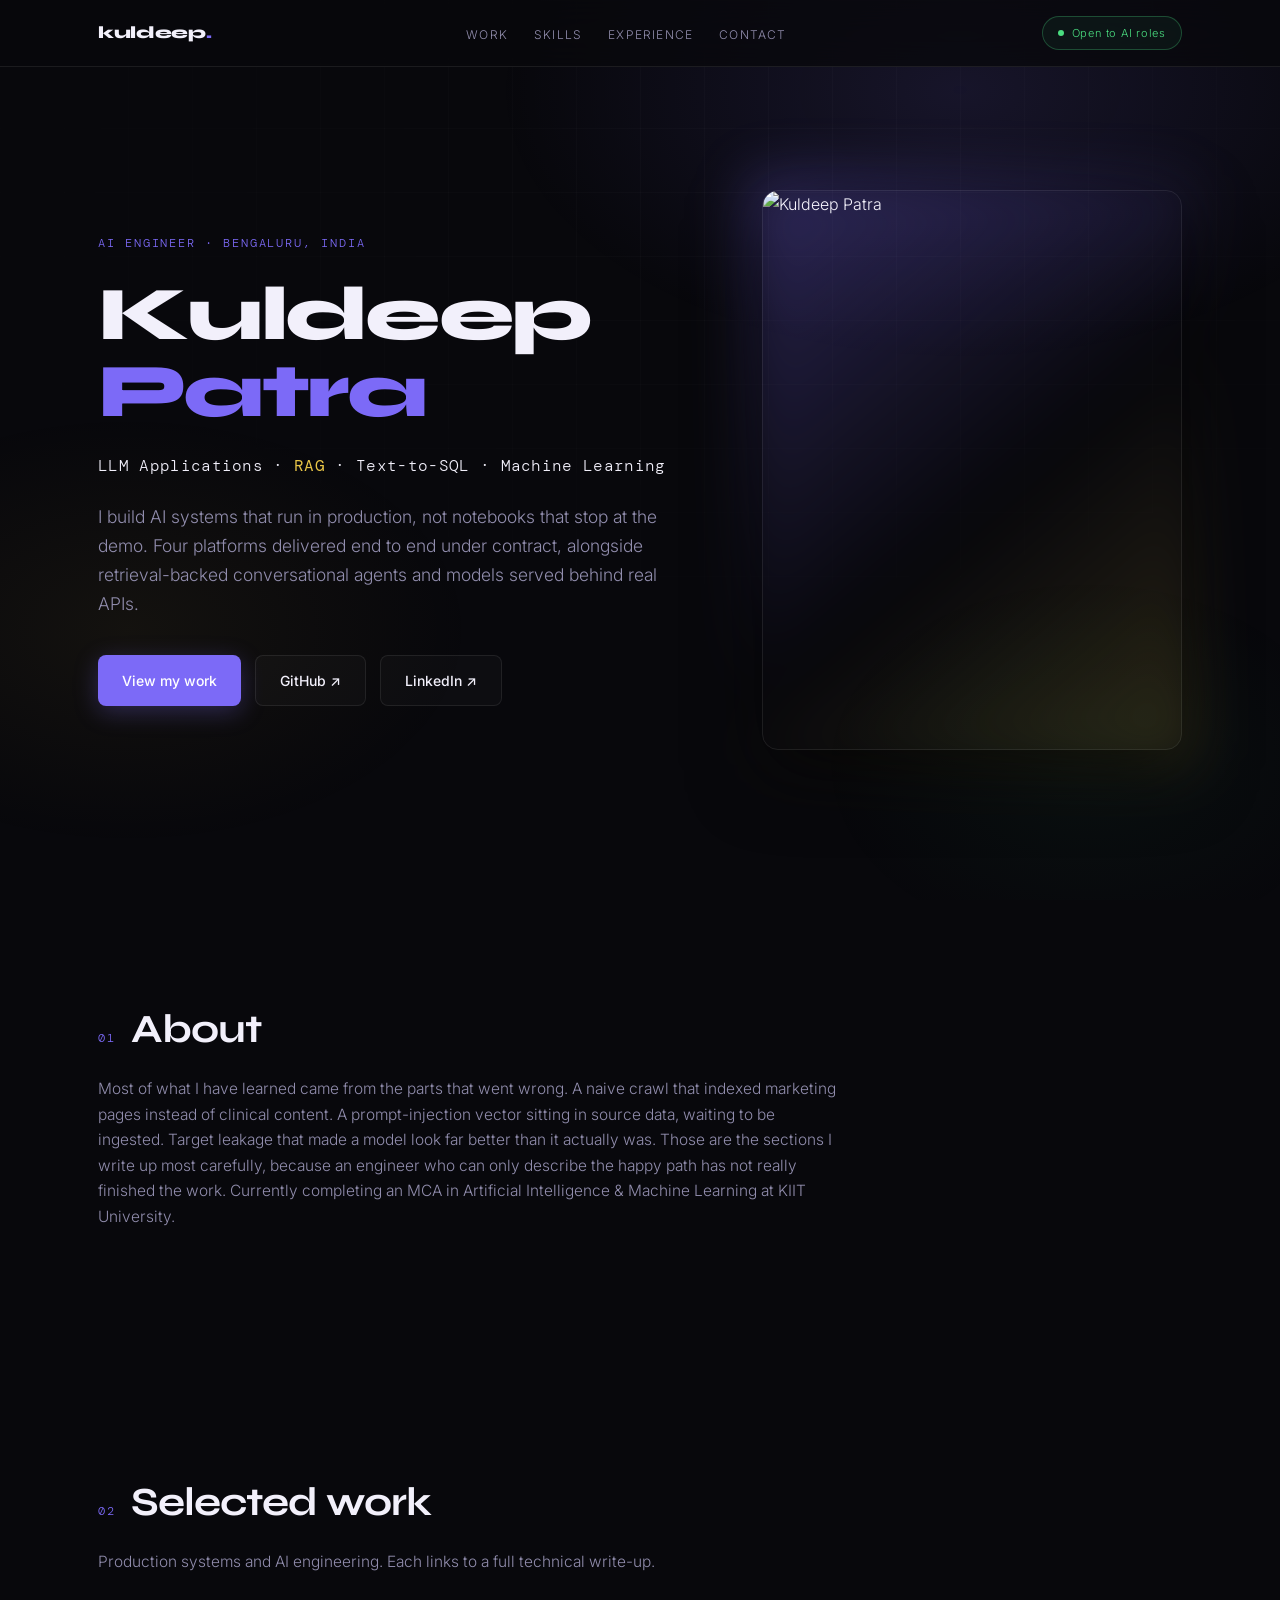
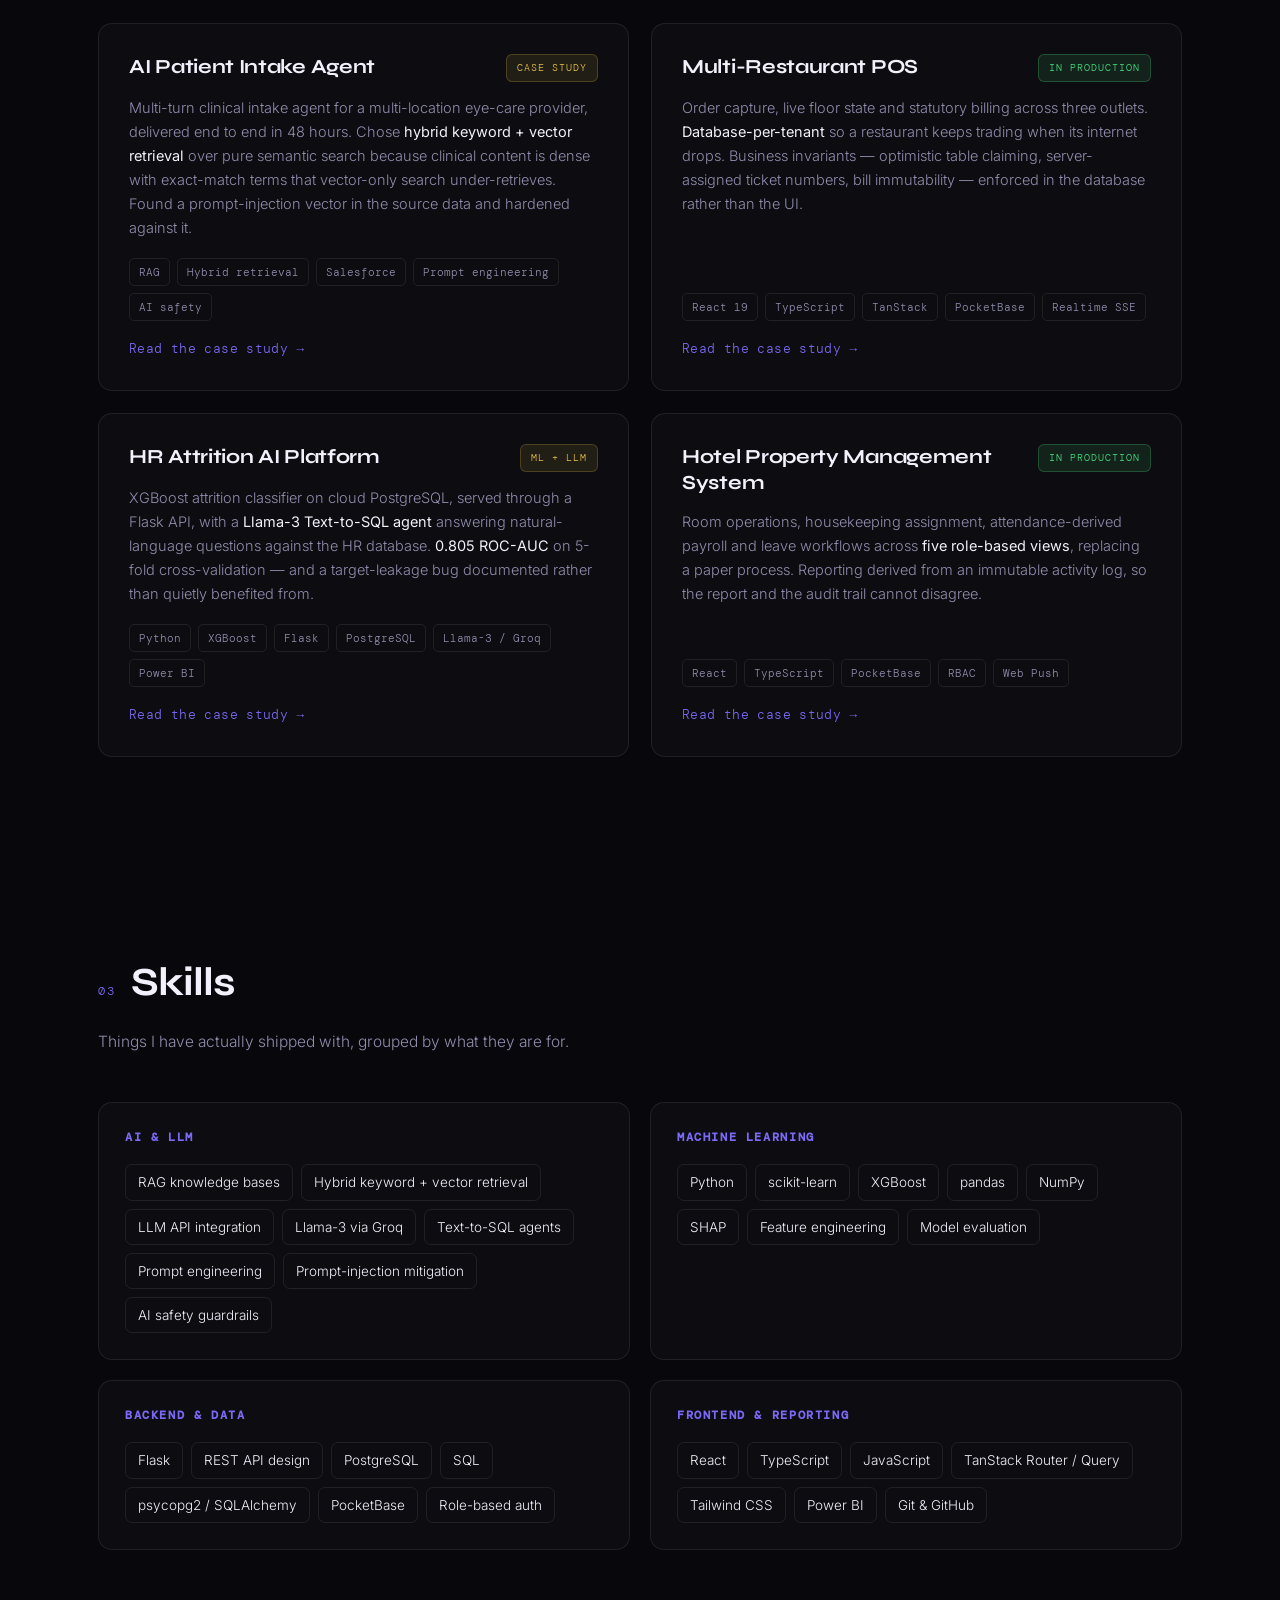
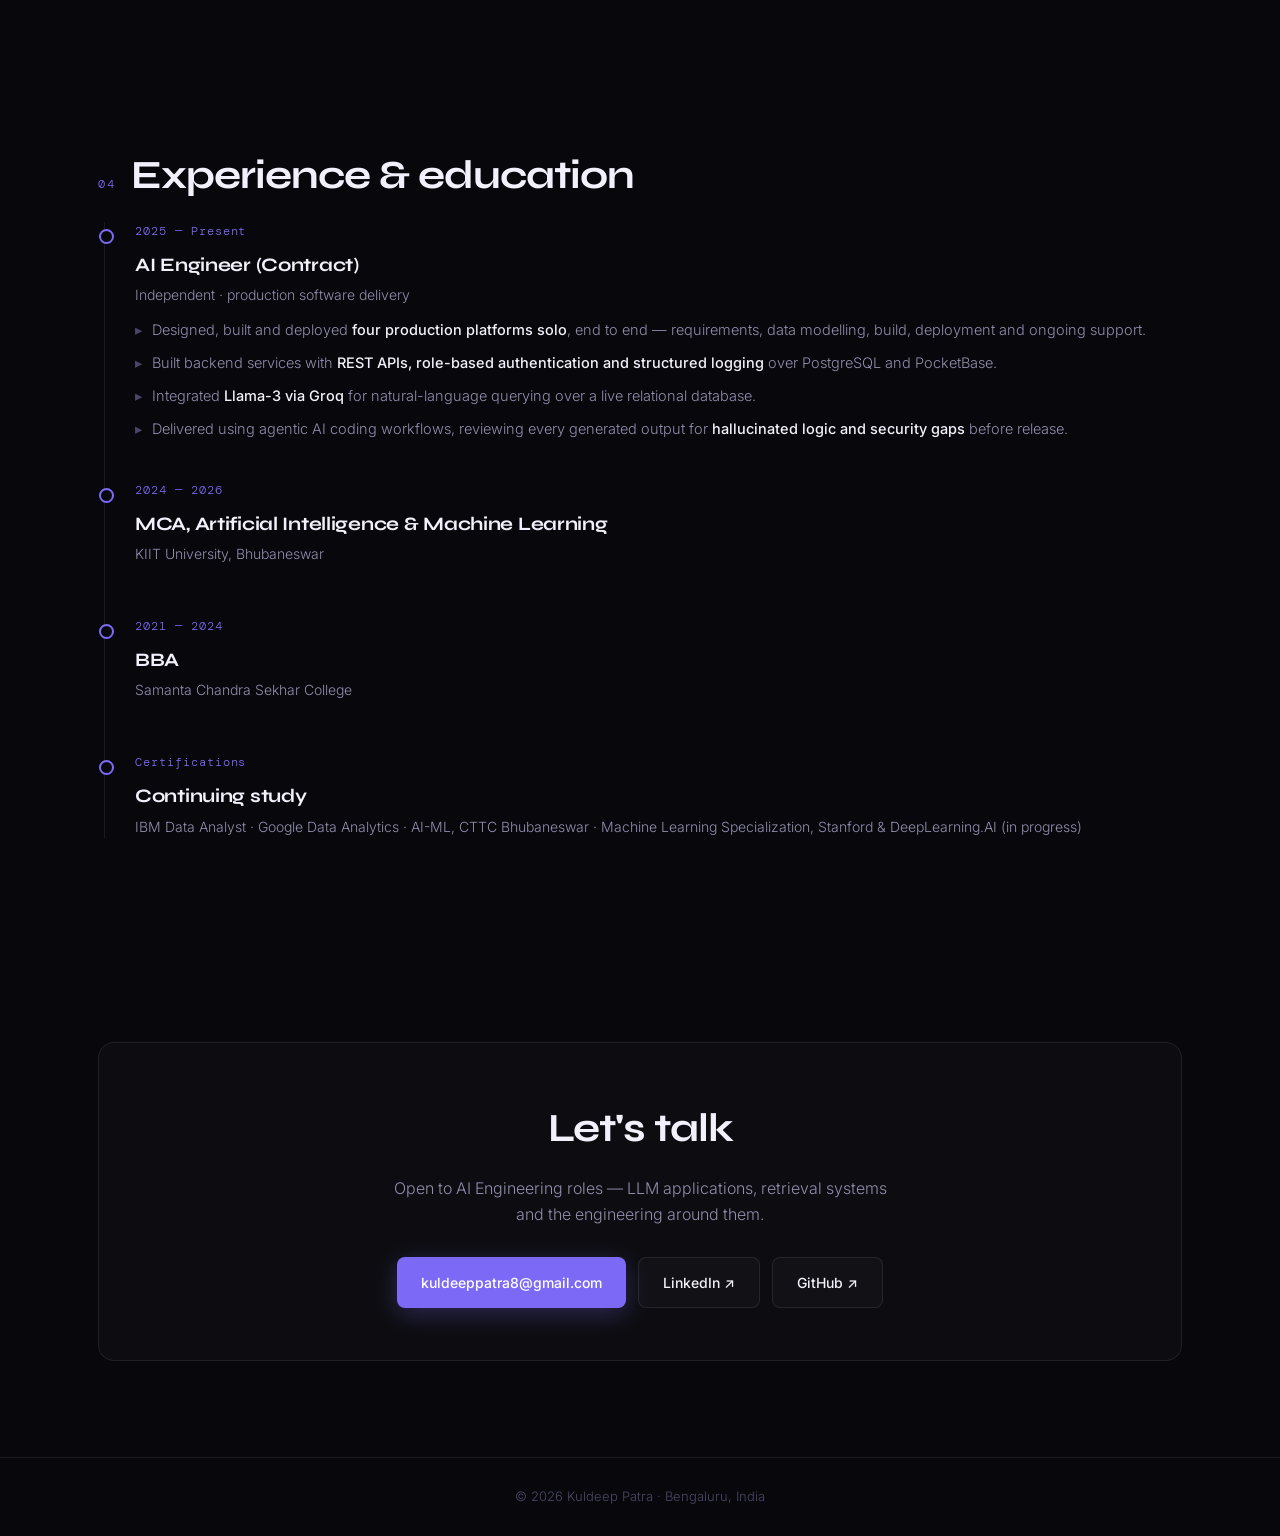
==== commit e6e2e679: "portfolio: rebuild around production AI engineering work Repositions the site from "Python Developer" ====
--- a/index.html
+++ b/index.html
@@ -2,585 +2,407 @@
 <html lang="en">
 <head>
 <meta charset="UTF-8">
-<meta name="viewport" content="width=device-width, initial-scale=1.0">
-<title>Kuldeep Patra — Python Developer & AI Engineer</title>
-<meta name="description" content="Kuldeep Patra — MCA at KIIT University. Python Developer, AI Engineer & Data Analyst actively seeking opportunities.">
+<meta name="viewport" content="width=device-width,initial-scale=1">
+<title>Kuldeep Patra — AI Engineer</title>
+<meta name="description" content="AI Engineer building production LLM applications — RAG, Text-to-SQL, machine learning and the engineering around them.">
+<meta property="og:title" content="Kuldeep Patra — AI Engineer">
+<meta property="og:description" content="AI Engineer building production LLM applications — RAG, Text-to-SQL, machine learning and the engineering around them.">
+<meta property="og:image" content="https://github.com/2470185.png">
+<meta property="og:type" content="website">
+<meta property="og:url" content="https://kuldeeppatra.me">
+<meta name="theme-color" content="#08080c">
+<link rel="icon" href="https://github.com/2470185.png">
 <link rel="preconnect" href="https://fonts.googleapis.com">
-<link href="https://fonts.googleapis.com/css2?family=Syne:wght@400;500;700;800&family=DM+Mono:wght@300;400&family=Instrument+Serif:ital@0;1&display=swap" rel="stylesheet">
+<link rel="preconnect" href="https://fonts.gstatic.com" crossorigin>
+<link href="https://fonts.googleapis.com/css2?family=Syne:wght@500;700;800&family=DM+Mono:wght@300;400;500&family=Inter:wght@300;400;500;600&display=swap" rel="stylesheet">
 <style>
+*{margin:0;padding:0;box-sizing:border-box}
 :root{
-  --bg:#0a0a0f;--bg2:#111118;--bg3:#17171f;
-  --accent:#7c6af7;--accent2:#e8c547;--green:#4ade80;
-  --text:#f0eefc;--muted:#8884a8;--dim:#3a384f;
-  --border:rgba(124,106,247,0.15);--card:rgba(124,106,247,0.04);
+  --bg:#08080c; --card:rgba(255,255,255,.025);
+  --accent:#7c6af7; --accent2:#e8c547; --green:#4ade80;
+  --text:#f2f0fb; --muted:#918dad; --dim:#4a4766;
+  --border:rgba(255,255,255,.08); --border-hi:rgba(124,106,247,.35);
+  --max:1140px;
 }
-*,*::before,*::after{box-sizing:border-box;margin:0;padding:0}
-html{scroll-behavior:smooth}
-body{background:var(--bg);color:var(--text);font-family:'DM Mono',monospace;font-weight:300;overflow-x:hidden;cursor:none}
-
-/* CURSOR */
-#cur{position:fixed;width:10px;height:10px;background:var(--accent);border-radius:50%;pointer-events:none;z-index:9999;transform:translate(-50%,-50%);transition:width .2s,height .2s,background .2s}
-#cur2{position:fixed;width:38px;height:38px;border:1px solid rgba(124,106,247,.35);border-radius:50%;pointer-events:none;z-index:9998;transform:translate(-50%,-50%);transition:width .25s,height .25s}
-body:has(a:hover) #cur,body:has(button:hover) #cur{width:18px;height:18px;background:var(--accent2)}
-body:has(a:hover) #cur2,body:has(button:hover) #cur2{width:54px;height:54px}
-
-/* GRAIN */
-body::after{content:'';position:fixed;inset:0;background-image:url("data:image/svg+xml,%3Csvg xmlns='http://www.w3.org/2000/svg' width='250' height='250'%3E%3Cfilter id='g'%3E%3CfeTurbulence type='fractalNoise' baseFrequency='.8' numOctaves='4' stitchTiles='stitch'/%3E%3C/filter%3E%3Crect width='100%25' height='100%25' filter='url(%23g)' opacity='.04'/%3E%3C/svg%3E");pointer-events:none;z-index:9997;opacity:.45}
-
-/* NAV */
-nav{position:fixed;top:0;left:0;right:0;padding:20px 7vw;display:flex;justify-content:space-between;align-items:center;z-index:500;backdrop-filter:blur(20px);background:rgba(10,10,15,.8);border-bottom:1px solid var(--border)}
-.logo{font-family:'Syne',sans-serif;font-weight:800;font-size:18px;color:var(--text);text-decoration:none;letter-spacing:-.03em}
-.logo em{font-style:normal;color:var(--accent)}
-nav ul{display:flex;gap:32px;list-style:none}
-nav ul a{color:var(--muted);text-decoration:none;font-size:11px;letter-spacing:.12em;text-transform:uppercase;transition:color .2s}
-nav ul a:hover{color:var(--text)}
-.nav-badge{display:flex;align-items:center;gap:8px;padding:8px 18px;border:1px solid rgba(74,222,128,.25);font-size:11px;letter-spacing:.08em;color:var(--green);text-decoration:none}
-.nav-dot{width:6px;height:6px;background:var(--green);border-radius:50%;animation:blink 2s infinite}
-@keyframes blink{0%,100%{opacity:1}50%{opacity:.3}}
-
-/* ═══ HERO ═══ */
-.hero{min-height:100vh;display:flex;align-items:center;padding:0 7vw;position:relative;overflow:hidden}
-.hero-mesh{position:absolute;inset:0;background:radial-gradient(ellipse 70% 60% at 65% 45%,rgba(124,106,247,.11) 0%,transparent 65%),radial-gradient(ellipse 40% 35% at 15% 75%,rgba(232,197,71,.07) 0%,transparent 60%),radial-gradient(ellipse 30% 30% at 80% 15%,rgba(74,222,128,.05) 0%,transparent 55%);pointer-events:none}
-.hero-lines{position:absolute;inset:0;background-image:linear-gradient(rgba(124,106,247,.04) 1px,transparent 1px),linear-gradient(90deg,rgba(124,106,247,.04) 1px,transparent 1px);background-size:56px 56px;mask-image:radial-gradient(ellipse 60% 70% at 65% 45%,black,transparent);pointer-events:none}
-.hero-content{position:relative;z-index:2;max-width:780px}
-
-.avail-pill{display:inline-flex;align-items:center;gap:10px;background:rgba(74,222,128,.06);border:1px solid rgba(74,222,128,.2);padding:8px 18px;margin-bottom:40px;opacity:0;animation:up .7s .1s forwards}
-.avail-dot{width:7px;height:7px;background:var(--green);border-radius:50%;animation:pulse 2s infinite}
-.avail-text{font-size:11px;letter-spacing:.14em;text-transform:uppercase;color:var(--green)}
-@keyframes pulse{0%,100%{box-shadow:0 0 0 0 rgba(74,222,128,.4)}50%{box-shadow:0 0 0 7px transparent}}
-
-/* ── NEW NAME TREATMENT ── */
-.hero-name{margin-bottom:28px;opacity:0;animation:up .9s .3s forwards}
-.name-greeting{display:block;font-size:13px;letter-spacing:.2em;text-transform:uppercase;color:var(--muted);margin-bottom:18px}
-.name-row{display:flex;align-items:flex-end;gap:0;flex-wrap:wrap}
-.name-first{font-family:'Syne',sans-serif;font-weight:800;font-size:clamp(60px,8vw,96px);letter-spacing:-.04em;line-height:.95;color:var(--text);margin-right:20px}
-.name-divider{width:3px;height:clamp(44px,5.5vw,68px);background:var(--accent);margin:0 22px 8px;flex-shrink:0;align-self:flex-end}
-.name-last-wrap{display:flex;flex-direction:column;justify-content:flex-end;padding-bottom:6px}
-.name-last{font-family:'Instrument Serif',serif;font-style:italic;font-weight:400;font-size:clamp(44px,6vw,72px);letter-spacing:-.01em;line-height:1;color:var(--accent)}
-.name-tag{font-size:11px;letter-spacing:.14em;text-transform:uppercase;color:var(--dim);margin-top:6px}
-
-.hero-role{font-size:clamp(14px,1.8vw,18px);color:var(--muted);margin-bottom:28px;line-height:1.6;opacity:0;animation:up .8s .52s forwards}
-.hero-role strong{color:var(--accent2);font-weight:400}
-.hero-bio{max-width:520px;font-size:14px;line-height:1.9;color:var(--muted);margin-bottom:44px;opacity:0;animation:up .8s .65s forwards}
-.hero-bio b{color:var(--text);font-weight:400}
-
-.hero-btns{display:flex;gap:14px;flex-wrap:wrap;margin-bottom:48px;opacity:0;animation:up .8s .8s forwards}
-.btn-fill{display:inline-block;background:var(--accent);color:#fff;padding:13px 30px;font-family:'DM Mono',monospace;font-size:11px;letter-spacing:.1em;text-transform:uppercase;text-decoration:none;font-weight:400;transition:background .2s,transform .15s;clip-path:polygon(0 0,calc(100% - 12px) 0,100% 12px,100% 100%,12px 100%,0 calc(100% - 12px))}
-.btn-fill:hover{background:#9588fa;transform:translateY(-2px)}
-.btn-stroke{display:inline-block;border:1px solid var(--border);color:var(--muted);padding:13px 26px;font-family:'DM Mono',monospace;font-size:11px;letter-spacing:.1em;text-transform:uppercase;text-decoration:none;transition:border-color .2s,color .2s}
-.btn-stroke:hover{border-color:var(--accent);color:var(--accent)}
-.btn-gold{display:inline-block;border:1px solid rgba(232,197,71,.3);color:var(--accent2);padding:13px 26px;font-family:'DM Mono',monospace;font-size:11px;letter-spacing:.1em;text-transform:uppercase;text-decoration:none;transition:border-color .2s,background .2s}
-.btn-gold:hover{border-color:var(--accent2);background:rgba(232,197,71,.06)}
-
-.hero-meta{display:flex;gap:36px;flex-wrap:wrap;opacity:0;animation:up .8s 1s forwards}
-.hmeta{display:flex;flex-direction:column;gap:4px}
-.hmeta-val{font-family:'Syne',sans-serif;font-size:24px;font-weight:700;color:var(--text);letter-spacing:-.02em}
-.hmeta-lbl{font-size:10px;letter-spacing:.12em;text-transform:uppercase;color:var(--dim)}
-
-.hero-right{position:absolute;right:7vw;top:50%;transform:translateY(-50%);width:272px;opacity:0;animation:up .9s .9s forwards;z-index:2}
-.sc{background:var(--bg3);border:1px solid var(--border);padding:22px;margin-bottom:10px;position:relative;overflow:hidden}
-.sc::before{content:'';position:absolute;top:0;left:0;right:0;height:2px;background:linear-gradient(90deg,var(--accent),var(--accent2))}
-.sc-lbl{font-size:9px;letter-spacing:.15em;text-transform:uppercase;color:var(--muted);margin-bottom:10px}
-.sc-val{font-family:'Syne',sans-serif;font-size:14px;font-weight:600;color:var(--text);margin-bottom:3px}
-.sc-sub{font-size:11px;color:var(--muted)}
-.spills{display:flex;flex-wrap:wrap;gap:5px;margin-top:8px}
-.sp{font-size:9px;letter-spacing:.07em;text-transform:uppercase;padding:3px 8px;border:1px solid var(--dim);color:var(--dim)}
-
-@keyframes up{from{opacity:0;transform:translateY(24px)}to{opacity:1;transform:translateY(0)}}
-
-/* ═══ SECTIONS ═══ */
-section{padding:110px 7vw}
-.sec-label{font-size:10px;letter-spacing:.2em;text-transform:uppercase;color:var(--accent);display:flex;align-items:center;gap:16px;margin-bottom:64px}
-.sec-label::after{content:'';flex:1;height:1px;background:var(--border)}
-
-/* ABOUT */
-.about-wrap{display:grid;grid-template-columns:1.1fr 1fr;gap:80px;align-items:start}
-.about-txt h2{font-family:'Syne',sans-serif;font-size:clamp(26px,3.2vw,46px);font-weight:700;letter-spacing:-.03em;line-height:1.1;margin-bottom:28px}
-.about-txt h2 em{font-family:'Instrument Serif',serif;font-style:italic;color:var(--accent)}
-.about-txt p{color:var(--muted);font-size:13px;line-height:1.95;margin-bottom:16px}
-.about-txt p b{color:var(--text);font-weight:400}
-.soc-row{display:flex;gap:10px;flex-wrap:wrap;margin-top:32px}
-.soc{display:inline-flex;align-items:center;gap:8px;padding:9px 18px;border:1px solid var(--border);font-size:10px;letter-spacing:.1em;text-transform:uppercase;color:var(--muted);text-decoration:none;transition:border-color .2s,color .2s}
-.soc:hover{border-color:var(--accent);color:var(--accent)}
-.soc svg{width:12px;height:12px;fill:currentColor;flex-shrink:0}
-
-.stat-grid{display:grid;grid-template-columns:1fr 1fr;gap:2px}
-.stat{background:var(--card);border:1px solid var(--border);padding:26px 20px;position:relative;overflow:hidden}
-.stat::after{content:'';position:absolute;bottom:0;left:0;right:0;height:1px;background:linear-gradient(90deg,var(--accent),transparent)}
-.stat-n{font-family:'Syne',sans-serif;font-size:36px;font-weight:800;line-height:1;margin-bottom:6px}
-.stat-l{font-size:10px;color:var(--muted);letter-spacing:.06em;line-height:1.5}
-.kiit-card{grid-column:1/-1;background:linear-gradient(135deg,rgba(124,106,247,.06),rgba(232,197,71,.03));border:1px solid rgba(124,106,247,.18);padding:20px;display:flex;align-items:center;gap:14px}
-.kiit-ico{width:42px;height:42px;background:var(--accent);display:flex;align-items:center;justify-content:center;font-family:'Syne',sans-serif;font-weight:800;font-size:13px;color:#fff;flex-shrink:0}
-.kiit-info b{display:block;font-size:13px;color:var(--text);font-weight:500;margin-bottom:3px}
-.kiit-info span{font-size:11px;color:var(--muted)}
-
-/* SKILLS */
-#skills{background:var(--bg2)}
-.skills-grid{display:grid;grid-template-columns:1fr 1fr;gap:0 64px}
-.skill-cat{font-size:10px;letter-spacing:.16em;text-transform:uppercase;color:var(--accent2);margin-bottom:18px;padding-bottom:10px;border-bottom:1px solid rgba(232,197,71,.12)}
-.sk{display:flex;align-items:center;gap:14px;padding:13px 0;border-bottom:1px solid var(--border);transition:padding-left .3s}
-.sk:hover{padding-left:8px}
-.sk-name{font-size:12px;width:140px;flex-shrink:0;color:var(--text)}
-.sk-bar{flex:1;height:1.5px;background:rgba(124,106,247,.08);position:relative;overflow:hidden}
-.sk-fill{position:absolute;left:0;top:0;bottom:0;background:linear-gradient(90deg,var(--accent),var(--accent2));transform:scaleX(0);transform-origin:left;animation:barIn 1.4s cubic-bezier(.4,0,.2,1) forwards}
-@keyframes barIn{to{transform:scaleX(1)}}
-.sk-pct{font-size:10px;color:var(--muted);width:30px;text-align:right}
-
-.certs-row{display:grid;grid-template-columns:repeat(3,1fr);gap:3px;margin-top:60px}
-.cert{background:var(--card);border:1px solid var(--border);padding:24px 20px;position:relative;overflow:hidden;transition:border-color .3s}
-.cert:hover{border-color:var(--accent)}
-.cert::before{content:'';position:absolute;top:0;left:0;width:100%;height:2px;background:linear-gradient(90deg,var(--accent),transparent);opacity:0;transition:opacity .3s}
-.cert:hover::before{opacity:1}
-.cert-icon{font-size:22px;margin-bottom:14px}
-.cert-name{font-family:'Syne',sans-serif;font-size:13px;font-weight:600;color:var(--text);margin-bottom:5px;line-height:1.3}
-.cert-by{font-size:10px;color:var(--muted);margin-bottom:10px}
-.cert-date{font-size:10px;color:var(--accent);letter-spacing:.08em}
-
-/* PROJECTS */
-.proj-grid{display:grid;grid-template-columns:1fr 1fr;gap:3px}
-.proj{background:var(--card);border:1px solid var(--border);padding:36px;position:relative;overflow:hidden;text-decoration:none;color:inherit;display:block;transition:border-color .3s,transform .3s}
-.proj:hover{border-color:var(--accent);transform:translateY(-4px)}
-.proj::after{content:'';position:absolute;inset:0;background:radial-gradient(ellipse 60% 50% at 50% 0%,rgba(124,106,247,.07),transparent);opacity:0;transition:opacity .3s;pointer-events:none}
-.proj:hover::after{opacity:1}
-.proj.big{grid-column:1/-1;display:grid;grid-template-columns:1fr .85fr;gap:44px;align-items:start}
-.proj-num{font-size:10px;color:var(--accent);letter-spacing:.14em;margin-bottom:18px}
-.proj-title{font-family:'Syne',sans-serif;font-size:21px;font-weight:700;letter-spacing:-.02em;line-height:1.2;margin-bottom:12px}
-.proj-desc{font-size:12px;color:var(--muted);line-height:1.8;margin-bottom:22px}
-.tags{display:flex;flex-wrap:wrap;gap:6px;margin-bottom:22px}
-.tag{font-size:9px;letter-spacing:.1em;text-transform:uppercase;padding:4px 10px;border:1px solid var(--dim);color:var(--dim)}
-.tag.lit{border-color:rgba(124,106,247,.3);color:var(--accent)}
-.proj-arr{position:absolute;bottom:24px;right:24px;width:32px;height:32px;border:1px solid var(--border);display:flex;align-items:center;justify-content:center;font-size:13px;transition:background .2s,border-color .2s,transform .2s;color:var(--muted)}
-.proj:hover .proj-arr{background:var(--accent);border-color:var(--accent);transform:rotate(-45deg);color:#fff}
-.code-block{background:var(--bg3);border:1px solid var(--border);padding:24px;font-size:11px;line-height:1.75;position:relative;border-radius:2px}
-.code-block::before{content:'● ● ●';position:absolute;top:11px;left:16px;font-size:9px;color:var(--dim);letter-spacing:5px}
-.code-block pre{margin-top:24px;overflow:hidden}
-.ck{color:#c792ea}.cf{color:#82aaff}.cs{color:#c3e88d}.cc{color:#546e7a}
-
-/* TIMELINE */
-#experience{background:var(--bg2)}
-.tl{padding-left:22px;position:relative}
-.tl::before{content:'';position:absolute;left:0;top:6px;bottom:0;width:1px;background:var(--border)}
-.tli{position:relative;margin-bottom:52px}
-.tli::before{content:'';position:absolute;left:-26px;top:4px;width:9px;height:9px;border-radius:50%;background:var(--accent);box-shadow:0 0 12px rgba(124,106,247,.5)}
-.tli.edu::before{background:var(--accent2);box-shadow:0 0 12px rgba(232,197,71,.4)}
-.tl-date{font-size:10px;letter-spacing:.12em;color:var(--accent);text-transform:uppercase;margin-bottom:8px}
-.tli.edu .tl-date{color:var(--accent2)}
-.tl-role{font-family:'Syne',sans-serif;font-size:19px;font-weight:700;letter-spacing:-.02em;margin-bottom:4px}
-.tl-org{font-size:12px;color:var(--muted);margin-bottom:14px}
-.tl-body{font-size:12px;color:var(--muted);line-height:1.9;max-width:620px}
-.tl-body li{margin-bottom:7px;padding-left:16px;position:relative;list-style:none}
-.tl-body li::before{content:'→';position:absolute;left:0;color:var(--accent);font-size:10px;top:1px}
-.cgpa{display:inline-flex;align-items:center;padding:2px 9px;background:rgba(124,106,247,.08);border:1px solid rgba(124,106,247,.2);color:var(--accent);font-size:10px;margin-left:10px;vertical-align:middle}
-
-/* CONTACT */
-.contact-wrap{display:grid;grid-template-columns:1fr 1fr;gap:72px;align-items:start}
-.contact-lft h2{font-family:'Syne',sans-serif;font-size:clamp(32px,4.5vw,56px);font-weight:800;letter-spacing:-.04em;line-height:1;margin-bottom:18px}
-.contact-lft h2 span{color:var(--accent)}
-.contact-lft p{color:var(--muted);font-size:13px;line-height:1.9;margin-bottom:28px;max-width:380px}
-.cc-list{display:flex;flex-direction:column;gap:3px}
-.cc{display:flex;align-items:center;gap:14px;padding:14px 18px;border:1px solid var(--border);text-decoration:none;color:inherit;transition:border-color .2s,background .2s}
-.cc:hover{border-color:var(--accent);background:rgba(124,106,247,.04)}
-.cc-ico{width:36px;height:36px;background:rgba(124,106,247,.07);border:1px solid var(--border);display:flex;align-items:center;justify-content:center;font-size:14px;flex-shrink:0}
-.cc-lbl{font-size:9px;letter-spacing:.12em;text-transform:uppercase;color:var(--dim);margin-bottom:3px}
-.cc-val{font-size:12px;color:var(--text)}
-.cc-arr{margin-left:auto;color:var(--dim);font-size:13px;transition:color .2s,transform .2s}
-.cc:hover .cc-arr{color:var(--accent);transform:translateX(4px)}
-.cform{display:flex;flex-direction:column;gap:14px}
-.fg{display:flex;flex-direction:column;gap:6px}
-.fg label{font-size:9px;letter-spacing:.15em;text-transform:uppercase;color:var(--muted)}
-.fg input,.fg textarea{background:rgba(255,255,255,.02);border:1px solid var(--border);color:var(--text);font-family:'DM Mono',monospace;font-size:12px;font-weight:300;padding:12px 15px;outline:none;resize:none;transition:border-color .2s}
-.fg input:focus,.fg textarea:focus{border-color:var(--accent)}
-.fg input::placeholder,.fg textarea::placeholder{color:var(--dim)}
-.send{background:var(--accent2);color:var(--bg);border:none;padding:14px 34px;font-family:'DM Mono',monospace;font-size:11px;letter-spacing:.1em;text-transform:uppercase;font-weight:400;cursor:none;transition:opacity .2s,transform .15s;align-self:flex-start;clip-path:polygon(0 0,calc(100% - 11px) 0,100% 11px,100% 100%,11px 100%,0 calc(100% - 11px))}
-.send:hover{opacity:.85;transform:translateY(-2px)}
-
-/* ═══ FOOTER — PREMIUM ═══ */
-footer{background:var(--bg2);border-top:1px solid var(--border);padding:0 7vw}
-.footer-top{display:grid;grid-template-columns:1.5fr 1fr 1fr 1fr;gap:48px;padding:64px 0 52px}
-
-.ft-logo{font-family:'Syne',sans-serif;font-weight:800;font-size:30px;color:var(--text);letter-spacing:-.04em;margin-bottom:14px;line-height:1}
-.ft-logo em{font-style:normal;color:var(--accent)}
-.ft-tagline{font-size:12px;color:var(--muted);line-height:1.85;max-width:240px;margin-bottom:24px}
-.ft-open{display:inline-flex;align-items:center;gap:9px;background:rgba(74,222,128,.06);border:1px solid rgba(74,222,128,.18);padding:7px 16px;font-size:10px;letter-spacing:.12em;text-transform:uppercase;color:var(--green)}
-.ft-open-dot{width:6px;height:6px;background:var(--green);border-radius:50%;animation:blink 2s infinite}
-
-.ft-col-h{font-size:10px;letter-spacing:.18em;text-transform:uppercase;color:var(--accent);margin-bottom:20px;padding-bottom:10px;border-bottom:1px solid var(--border)}
-.ft-lnks{display:flex;flex-direction:column;gap:13px}
-.ft-lnk{font-size:12px;color:var(--muted);text-decoration:none;transition:color .2s,padding-left .25s;display:flex;align-items:center;gap:10px;padding-left:0}
-.ft-lnk:hover{color:var(--text);padding-left:6px}
-.ft-lnk::before{content:'';width:14px;height:1px;background:var(--dim);transition:background .2s,width .2s;flex-shrink:0}
-.ft-lnk:hover::before{background:var(--accent);width:20px}
-
-.ft-ci{margin-bottom:16px}
-.ft-ci-lbl{font-size:9px;letter-spacing:.13em;text-transform:uppercase;color:var(--dim);margin-bottom:4px}
-.ft-ci a,.ft-ci span{font-size:12px;color:var(--muted);text-decoration:none;transition:color .2s;display:block}
-.ft-ci a:hover{color:var(--accent)}
-
-.footer-divider{height:1px;background:linear-gradient(90deg,transparent,var(--accent),var(--accent2),transparent);opacity:.2}
-
-.footer-bottom{padding:22px 0;display:flex;justify-content:space-between;align-items:center;flex-wrap:wrap;gap:14px}
-.fb-left{display:flex;flex-direction:column;gap:4px}
-.fb-copy{font-size:11px;color:var(--dim)}
-.fb-copy b{color:var(--muted);font-weight:400}
-.fb-tagline{font-size:10px;color:var(--dim);letter-spacing:.06em}
-.fb-domain{font-family:'Syne',sans-serif;font-size:15px;font-weight:700;letter-spacing:-.02em}
-.fb-domain em{font-style:normal;color:var(--accent)}
-.fb-right{display:flex;align-items:center;gap:20px}
-.fb-link{font-size:11px;color:var(--dim);text-decoration:none;transition:color .2s;letter-spacing:.06em}
-.fb-link:hover{color:var(--accent)}
-
-/* REVEAL */
-.rv{opacity:0;transform:translateY(28px);transition:opacity .75s cubic-bezier(.4,0,.2,1),transform .75s cubic-bezier(.4,0,.2,1)}
-.rv.on{opacity:1;transform:none}
-.rv.d1{transition-delay:.1s}.rv.d2{transition-delay:.2s}.rv.d3{transition-delay:.3s}
-
-@media(max-width:900px){.hero-right{display:none}nav ul{display:none}}
-@media(max-width:768px){
-  section{padding:80px 24px}.hero{padding:0 24px}
-  .about-wrap,.skills-grid,.proj-grid,.contact-wrap,.footer-top{grid-template-columns:1fr;gap:40px}
-  .proj.big{grid-template-columns:1fr;grid-column:auto}
-  .certs-row{grid-template-columns:1fr}
-  .footer-top{grid-template-columns:1fr 1fr}
-  .footer-bottom{flex-direction:column;text-align:center}
-  .name-row{flex-direction:column;align-items:flex-start;gap:0}
-  .name-divider{display:none}
+html{scroll-behavior:smooth;-webkit-text-size-adjust:100%}
+body{background:var(--bg);color:var(--text);font-family:'Inter',system-ui,-apple-system,sans-serif;
+  font-weight:300;line-height:1.65;overflow-x:hidden;-webkit-font-smoothing:antialiased}
+::selection{background:var(--accent);color:#fff}
+a{color:inherit}
+img{max-width:100%;display:block}
+
+.mesh{position:fixed;inset:0;pointer-events:none;z-index:0;
+  background:
+    radial-gradient(ellipse 60% 50% at 75% 10%,rgba(124,106,247,.13),transparent 60%),
+    radial-gradient(ellipse 45% 40% at 10% 70%,rgba(232,197,71,.055),transparent 60%),
+    radial-gradient(ellipse 35% 35% at 85% 85%,rgba(74,222,128,.045),transparent 60%)}
+.grid-lines{position:fixed;inset:0;pointer-events:none;z-index:0;
+  background-image:linear-gradient(rgba(255,255,255,.022) 1px,transparent 1px),
+                   linear-gradient(90deg,rgba(255,255,255,.022) 1px,transparent 1px);
+  background-size:64px 64px;
+  mask-image:radial-gradient(ellipse 70% 60% at 60% 20%,#000,transparent);
+  -webkit-mask-image:radial-gradient(ellipse 70% 60% at 60% 20%,#000,transparent)}
+.wrap{position:relative;z-index:1;max-width:var(--max);margin:0 auto;padding:0 28px}
+
+nav{position:fixed;top:0;left:0;right:0;z-index:100;
+  backdrop-filter:blur(16px);-webkit-backdrop-filter:blur(16px);
+  background:rgba(8,8,12,.78);border-bottom:1px solid var(--border)}
+.nav-in{max-width:var(--max);margin:0 auto;padding:16px 28px;display:flex;align-items:center;justify-content:space-between;gap:20px}
+.logo{font-family:'Syne',sans-serif;font-weight:800;font-size:17px;letter-spacing:-.02em;text-decoration:none}
+.logo span{color:var(--accent)}
+.nav-links{display:flex;gap:26px;list-style:none}
+.nav-links a{font-size:12px;letter-spacing:.1em;text-transform:uppercase;color:var(--muted);text-decoration:none;transition:color .18s}
+.nav-links a:hover{color:var(--text)}
+.pill{display:inline-flex;align-items:center;gap:8px;padding:7px 15px;border-radius:999px;
+  border:1px solid rgba(74,222,128,.28);background:rgba(74,222,128,.06);
+  font-size:11px;letter-spacing:.07em;color:var(--green);text-decoration:none;white-space:nowrap}
+.dot{width:6px;height:6px;border-radius:50%;background:var(--green);animation:pulse 2.4s infinite}
+@keyframes pulse{0%,100%{opacity:1;transform:scale(1)}50%{opacity:.45;transform:scale(.82)}}
+
+.hero{min-height:100svh;display:flex;align-items:center;padding:120px 0 80px}
+.hero-grid{display:grid;grid-template-columns:1.35fr .65fr;gap:64px;align-items:center}
+.eyebrow{font-family:'DM Mono',monospace;font-size:12px;letter-spacing:.16em;text-transform:uppercase;color:var(--accent);margin-bottom:22px}
+h1{font-family:'Syne',sans-serif;font-weight:800;font-size:clamp(42px,6.4vw,76px);line-height:1.02;letter-spacing:-.035em;margin-bottom:22px}
+h1 em{font-style:normal;color:var(--accent)}
+.role{font-family:'DM Mono',monospace;font-size:clamp(13px,1.6vw,16px);letter-spacing:.02em;margin-bottom:24px}
+.role b{color:var(--accent2);font-weight:400}
+.lede{font-size:clamp(15px,1.7vw,17.5px);color:var(--muted);max-width:60ch;margin-bottom:36px}
+.cta-row{display:flex;gap:14px;flex-wrap:wrap}
+.btn{display:inline-flex;align-items:center;gap:9px;padding:13px 24px;border-radius:8px;
+  font-size:14px;font-weight:500;text-decoration:none;transition:transform .18s,box-shadow .18s,border-color .18s}
+.btn-p{background:var(--accent);color:#fff;box-shadow:0 6px 24px rgba(124,106,247,.28)}
+.btn-p:hover{transform:translateY(-2px);box-shadow:0 10px 32px rgba(124,106,247,.4)}
+.btn-s{border:1px solid var(--border);color:var(--text);background:var(--card)}
+.btn-s:hover{border-color:var(--border-hi);transform:translateY(-2px)}
+
+.portrait{position:relative}
+.portrait img{width:100%;border-radius:16px;border:1px solid var(--border);
+  filter:grayscale(.18) contrast(1.03);box-shadow:0 24px 70px rgba(0,0,0,.6)}
+.portrait::before{content:'';position:absolute;inset:-16px;border-radius:22px;z-index:-1;
+  background:linear-gradient(140deg,rgba(124,106,247,.3),transparent 55%,rgba(232,197,71,.16));filter:blur(26px)}
+
+section{padding:96px 0;position:relative;z-index:1}
+.sec-head{display:flex;align-items:baseline;gap:16px;margin-bottom:14px}
+.sec-num{font-family:'DM Mono',monospace;font-size:12px;color:var(--accent);letter-spacing:.14em}
+h2{font-family:'Syne',sans-serif;font-weight:700;font-size:clamp(28px,3.6vw,40px);letter-spacing:-.025em}
+.sec-sub{color:var(--muted);max-width:62ch;margin-bottom:48px;font-size:15.5px}
+
+.projects{display:grid;grid-template-columns:repeat(2,1fr);gap:22px}
+.proj{border:1px solid var(--border);border-radius:14px;padding:30px;background:var(--card);
+  transition:border-color .22s,transform .22s,background .22s;display:flex;flex-direction:column}
+.proj:hover{border-color:var(--border-hi);transform:translateY(-4px);background:rgba(124,106,247,.05)}
+.proj-top{display:flex;align-items:flex-start;justify-content:space-between;gap:14px;margin-bottom:14px}
+.proj h3{font-family:'Syne',sans-serif;font-weight:700;font-size:20px;letter-spacing:-.015em;line-height:1.3}
+.proj h3 a{text-decoration:none}
+.proj h3 a:hover{color:var(--accent)}
+.tag{font-family:'DM Mono',monospace;font-size:10px;letter-spacing:.1em;text-transform:uppercase;
+  padding:5px 10px;border-radius:6px;white-space:nowrap}
+.tag-live{background:rgba(74,222,128,.1);color:var(--green);border:1px solid rgba(74,222,128,.25)}
+.tag-case{background:rgba(232,197,71,.09);color:var(--accent2);border:1px solid rgba(232,197,71,.22)}
+.proj p{color:var(--muted);font-size:14.5px;margin-bottom:18px;flex:1}
+.proj .hl{color:var(--text);font-weight:400}
+.stack{display:flex;flex-wrap:wrap;gap:7px;margin-bottom:18px}
+.chip{font-family:'DM Mono',monospace;font-size:11px;color:var(--muted);
+  border:1px solid var(--border);border-radius:5px;padding:4px 9px}
+.proj-link{font-family:'DM Mono',monospace;font-size:12.5px;color:var(--accent);text-decoration:none;letter-spacing:.03em}
+.proj-link:hover{text-decoration:underline}
+
+.skills{display:grid;grid-template-columns:repeat(2,1fr);gap:20px}
+.skill-cat{border:1px solid var(--border);border-radius:14px;padding:26px;background:var(--card)}
+.skill-cat h4{font-family:'DM Mono',monospace;font-size:11.5px;letter-spacing:.14em;text-transform:uppercase;color:var(--accent);margin-bottom:16px}
+.skill-list{display:flex;flex-wrap:wrap;gap:8px}
+.skill{font-size:13.5px;border:1px solid var(--border);border-radius:7px;padding:6px 12px;transition:border-color .18s}
+.skill:hover{border-color:var(--border-hi)}
+
+.tl{border-left:1px solid var(--border);padding-left:30px;margin-left:6px}
+.tl-item{position:relative;padding-bottom:40px}
+.tl-item:last-child{padding-bottom:0}
+.tl-item::before{content:'';position:absolute;left:-36px;top:7px;width:11px;height:11px;border-radius:50%;
+  background:var(--bg);border:2px solid var(--accent)}
+.tl-when{font-family:'DM Mono',monospace;font-size:12px;color:var(--accent);letter-spacing:.08em;margin-bottom:7px}
+.tl-item h3{font-family:'Syne',sans-serif;font-weight:700;font-size:19px;margin-bottom:3px;letter-spacing:-.015em}
+.tl-org{color:var(--muted);font-size:14px;margin-bottom:12px}
+.tl-item ul{list-style:none;display:flex;flex-direction:column;gap:9px}
+.tl-item li{color:var(--muted);font-size:14.5px;padding-left:17px;position:relative}
+.tl-item li::before{content:'\25B8';position:absolute;left:0;color:var(--dim)}
+.tl-item li b{color:var(--text);font-weight:500}
+
+.contact-box{border:1px solid var(--border);border-radius:16px;padding:52px 40px;text-align:center;background:var(--card)}
+.contact-box h2{margin-bottom:14px}
+.contact-box p{color:var(--muted);max-width:52ch;margin:0 auto 30px}
+.links{display:flex;gap:12px;justify-content:center;flex-wrap:wrap}
+footer{border-top:1px solid var(--border);padding:28px 0;text-align:center;color:var(--dim);font-size:13px;position:relative;z-index:1}
+
+.rv{opacity:0;transform:translateY(22px);transition:opacity .6s ease,transform .6s ease}
+.rv.in{opacity:1;transform:none}
+
+@media(max-width:900px){
+  .hero-grid{grid-template-columns:1fr;gap:44px}
+  .portrait{max-width:290px}
+  .projects,.skills{grid-template-columns:1fr}
+  .nav-links{display:none}
+  section{padding:70px 0}
+}
+@media(prefers-reduced-motion:reduce){
+  *{animation:none!important;transition:none!important}
+  .rv{opacity:1;transform:none}
+  html{scroll-behavior:auto}
 }
 </style>
 </head>
 <body>
-
-<div id="cur"></div>
-<div id="cur2"></div>
+<div class="mesh"></div><div class="grid-lines"></div>
 
 <nav>
-  <a href="#" class="logo">KP<em>.</em></a>
-  <ul>
-    <li><a href="#about">About</a></li>
-    <li><a href="#skills">Skills</a></li>
-    <li><a href="#projects">Projects</a></li>
-    <li><a href="#experience">Education</a></li>
-    <li><a href="#contact">Contact</a></li>
-  </ul>
-  <a href="mailto:kuldeeppatra8@gmail.com" class="nav-badge">
-    <span class="nav-dot"></span>Open to work
-  </a>
+  <div class="nav-in">
+    <a href="#home" class="logo">kuldeep<span>.</span></a>
+    <ul class="nav-links">
+      <li><a href="#work">Work</a></li>
+      <li><a href="#skills">Skills</a></li>
+      <li><a href="#experience">Experience</a></li>
+      <li><a href="#contact">Contact</a></li>
+    </ul>
+    <a class="pill" href="#contact"><span class="dot"></span>Open to AI roles</a>
+  </div>
 </nav>
 
-<!-- HERO -->
 <section class="hero" id="home">
-  <div class="hero-mesh"></div>
-  <div class="hero-lines"></div>
-  <div class="hero-content">
-    <div class="avail-pill">
-      <span class="avail-dot"></span>
-      <span class="avail-text">Actively seeking opportunities · 2025</span>
-    </div>
-
-    <div class="hero-name">
-      <span class="name-greeting">Hi, I'm —</span>
-      <div class="name-row">
-        <span class="name-first">Kuldeep</span>
-        <span class="name-divider"></span>
-        <div class="name-last-wrap">
-          <span class="name-last">Patra</span>
-          <span class="name-tag">MCA · KIIT University</span>
-        </div>
-      </div>
-    </div>
-
-    <p class="hero-role"><strong>Python Developer</strong> · AI Engineer · <strong>Data Analyst</strong></p>
-    <p class="hero-bio">I build <b>data-centric solutions and intelligent systems</b> — from AI-native engineering agents to full-stack web platforms. Based in <b>Bhubaneswar, Odisha</b> and ready to join a great team.</p>
-
-    <div class="hero-btns">
-      <a href="#projects" class="btn-fill">View my work</a>
-      <a href="mailto:kuldeeppatra8@gmail.com" class="btn-gold">Hire me →</a>
-      <a href="https://github.com/kuldeep2214" class="btn-stroke" target="_blank">GitHub ↗</a>
-    </div>
-
-    <div class="hero-meta">
-      <div class="hmeta"><span class="hmeta-val">7.3</span><span class="hmeta-lbl">MCA CGPA</span></div>
-      <div class="hmeta"><span class="hmeta-val">3+</span><span class="hmeta-lbl">Certifications</span></div>
-      <div class="hmeta"><span class="hmeta-val">AI</span><span class="hmeta-lbl">Gemini · Elix</span></div>
-      <div class="hmeta"><span class="hmeta-val">∞</span><span class="hmeta-lbl">Ready to build</span></div>
-    </div>
-  </div>
-
-  <div class="hero-right">
-    <div class="sc">
-      <div class="sc-lbl">Current status</div>
-      <div class="sc-val">Open to Work</div>
-      <div class="sc-sub">Full-time · Internship · Freelance</div>
-    </div>
-    <div class="sc">
-      <div class="sc-lbl">Featured project</div>
-      <div class="sc-val">Elix AI Agent</div>
-      <div class="sc-sub">Ongoing · Feb 2026</div>
-      <div class="spills">
-        <span class="sp">Gemini</span><span class="sp">MERN</span>
-        <span class="sp">Socket.io</span><span class="sp">WebContainers</span>
-      </div>
-    </div>
-    <div class="sc">
-      <div class="sc-lbl">Location</div>
-      <div class="sc-val">Puri / Bhubaneswar</div>
-      <div class="sc-sub">Odisha, India · Remote OK</div>
-    </div>
-  </div>
-</section>
-
-<!-- ABOUT -->
+  <div class="wrap">
+    <div class="hero-grid">
+      <div>
+        <div class="eyebrow">AI Engineer &middot; Bengaluru, India</div>
+        <h1>Kuldeep<br><em>Patra</em></h1>
+        <div class="role">LLM Applications &middot; <b>RAG</b> &middot; Text-to-SQL &middot; Machine Learning</div>
+        <p class="lede">
+          I build AI systems that run in production, not notebooks that stop at the
+          demo. Four platforms delivered end to end under contract, alongside
+          retrieval-backed conversational agents and models served behind real APIs.
+        </p>
+        <div class="cta-row">
+          <a class="btn btn-p" href="#work">View my work</a>
+          <a class="btn btn-s" href="https://github.com/2470185" target="_blank" rel="noopener">GitHub &#8599;</a>
+          <a class="btn btn-s" href="https://www.linkedin.com/in/kuldeeppatra" target="_blank" rel="noopener">LinkedIn &#8599;</a>
+        </div>
+      </div>
+      <div class="portrait">
+        <img src="https://github.com/2470185.png" alt="Kuldeep Patra" width="420" height="560">
+      </div>
+    </div>
+  </div>
+</section>
+
 <section id="about">
-  <div class="sec-label">01 · About</div>
-  <div class="about-wrap">
-    <div class="about-txt rv">
-      <h2>Turning <em>complex</em> problems<br>into clean solutions</h2>
-      <p>I'm a <b>Python Developer</b> with a strong academic background in Computer Applications, focused on backend logic and data-centric systems.</p>
-      <p>Currently building <b>Elix</b> — a Collaborative AI-Native Software Engineering Agent at KIIT, integrating Google Gemini, real-time communication and WebContainers.</p>
-      <p>My BSc background in Zoology (CGPA 7.99) shaped my <b>systems thinking, pattern recognition, and rigorous observation</b> — skills that directly strengthen my engineering.</p>
-      <div class="soc-row">
-        <a href="https://www.linkedin.com/in/kuldeeppatra" class="soc" target="_blank">
-          <svg viewBox="0 0 24 24"><path d="M20.447 20.452h-3.554v-5.569c0-1.328-.027-3.037-1.852-3.037-1.853 0-2.136 1.445-2.136 2.939v5.667H9.351V9h3.414v1.561h.046c.477-.9 1.637-1.85 3.37-1.85 3.601 0 4.267 2.37 4.267 5.455v6.286zM5.337 7.433a2.062 2.062 0 01-2.063-2.065 2.064 2.064 0 112.063 2.065zm1.782 13.019H3.555V9h3.564v11.452zM22.225 0H1.771C.792 0 0 .774 0 1.729v20.542C0 23.227.792 24 1.771 24h20.451C23.2 24 24 23.227 24 22.271V1.729C24 .774 23.2 0 22.222 0h.003z"/></svg>LinkedIn
-        </a>
-        <a href="https://github.com/kuldeep2214" class="soc" target="_blank">
-          <svg viewBox="0 0 24 24"><path d="M12 0C5.374 0 0 5.373 0 12c0 5.302 3.438 9.8 8.207 11.387.599.111.793-.261.793-.577v-2.234c-3.338.726-4.033-1.416-4.033-1.416-.546-1.387-1.333-1.756-1.333-1.756-1.089-.745.083-.729.083-.729 1.205.084 1.839 1.237 1.839 1.237 1.07 1.834 2.807 1.304 3.492.997.107-.775.418-1.305.762-1.604-2.665-.305-5.467-1.334-5.467-5.931 0-1.311.469-2.381 1.236-3.221-.124-.303-.535-1.524.117-3.176 0 0 1.008-.322 3.301 1.23A11.509 11.509 0 0112 5.803c1.02.005 2.047.138 3.006.404 2.291-1.552 3.297-1.23 3.297-1.23.653 1.653.242 2.874.118 3.176.77.84 1.235 1.911 1.235 3.221 0 4.609-2.807 5.624-5.479 5.921.43.372.823 1.102.823 2.222v3.293c0 .319.192.694.801.576C20.566 21.797 24 17.3 24 12c0-6.627-5.373-12-12-12z"/></svg>GitHub
-        </a>
-        <a href="mailto:kuldeeppatra8@gmail.com" class="soc">✉ Email</a>
-        <a href="tel:+917328884230" class="soc">📱 Call</a>
-      </div>
-    </div>
-    <div class="rv d2">
-      <div class="stat-grid">
-        <div class="stat"><div class="stat-n" style="color:var(--accent)">7.3</div><div class="stat-l">MCA CGPA<br>KIIT University</div></div>
-        <div class="stat"><div class="stat-n" style="color:var(--accent2)">7.99</div><div class="stat-l">BSc CGPA<br>SCSC College</div></div>
-        <div class="stat"><div class="stat-n" style="color:var(--green)">3+</div><div class="stat-l">Certifications<br>earned</div></div>
-        <div class="stat"><div class="stat-n" style="color:var(--accent)">AI</div><div class="stat-l">Gemini-powered<br>live project</div></div>
-        <div class="kiit-card"><div class="kiit-ico">KU</div><div class="kiit-info"><b>KIIT University, Bhubaneswar</b><span>MCA · 2024 – Present · Odisha, India</span></div></div>
-      </div>
-    </div>
-  </div>
-</section>
-
-<!-- SKILLS -->
+  <div class="wrap rv">
+    <div class="sec-head"><span class="sec-num">01</span><h2>About</h2></div>
+    <p class="sec-sub" style="max-width:74ch">
+      Most of what I have learned came from the parts that went wrong. A naive crawl that
+      indexed marketing pages instead of clinical content. A prompt-injection vector sitting
+      in source data, waiting to be ingested. Target leakage that made a model look far
+      better than it actually was. Those are the sections I write up most carefully, because
+      an engineer who can only describe the happy path has not really finished the work.
+      Currently completing an MCA in Artificial Intelligence &amp; Machine Learning at KIIT University.
+    </p>
+  </div>
+</section>
+
+<section id="work">
+  <div class="wrap">
+    <div class="rv">
+      <div class="sec-head"><span class="sec-num">02</span><h2>Selected work</h2></div>
+      <p class="sec-sub">Production systems and AI engineering. Each links to a full technical write-up.</p>
+    </div>
+    <div class="projects">
+
+      <article class="proj rv">
+        <div class="proj-top">
+          <h3><a href="https://github.com/2470185/ai-patient-intake-agent" target="_blank" rel="noopener">AI Patient Intake Agent</a></h3>
+          <span class="tag tag-case">Case study</span>
+        </div>
+        <p>
+          Multi-turn clinical intake agent for a multi-location eye-care provider, delivered
+          end to end in 48 hours. Chose <span class="hl">hybrid keyword + vector retrieval</span>
+          over pure semantic search because clinical content is dense with exact-match terms
+          that vector-only search under-retrieves. Found a prompt-injection vector in the
+          source data and hardened against it.
+        </p>
+        <div class="stack">
+          <span class="chip">RAG</span><span class="chip">Hybrid retrieval</span>
+          <span class="chip">Salesforce</span><span class="chip">Prompt engineering</span>
+          <span class="chip">AI safety</span>
+        </div>
+        <a class="proj-link" href="https://github.com/2470185/ai-patient-intake-agent" target="_blank" rel="noopener">Read the case study &rarr;</a>
+      </article>
+
+      <article class="proj rv">
+        <div class="proj-top">
+          <h3><a href="https://github.com/2470185/multi-tenant-restaurant-pos" target="_blank" rel="noopener">Multi-Restaurant POS</a></h3>
+          <span class="tag tag-live">In production</span>
+        </div>
+        <p>
+          Order capture, live floor state and statutory billing across three outlets.
+          <span class="hl">Database-per-tenant</span> so a restaurant keeps trading when its
+          internet drops. Business invariants &mdash; optimistic table claiming, server-assigned
+          ticket numbers, bill immutability &mdash; enforced in the database rather than the UI.
+        </p>
+        <div class="stack">
+          <span class="chip">React 19</span><span class="chip">TypeScript</span>
+          <span class="chip">TanStack</span><span class="chip">PocketBase</span>
+          <span class="chip">Realtime SSE</span>
+        </div>
+        <a class="proj-link" href="https://github.com/2470185/multi-tenant-restaurant-pos" target="_blank" rel="noopener">Read the case study &rarr;</a>
+      </article>
+
+      <article class="proj rv">
+        <div class="proj-top">
+          <h3><a href="https://github.com/2470185/hr-attrition-ai-platform" target="_blank" rel="noopener">HR Attrition AI Platform</a></h3>
+          <span class="tag tag-case">ML + LLM</span>
+        </div>
+        <p>
+          XGBoost attrition classifier on cloud PostgreSQL, served through a Flask API, with a
+          <span class="hl">Llama-3 Text-to-SQL agent</span> answering natural-language questions
+          against the HR database. <span class="hl">0.805 ROC-AUC</span> on 5-fold cross-validation
+          &mdash; and a target-leakage bug documented rather than quietly benefited from.
+        </p>
+        <div class="stack">
+          <span class="chip">Python</span><span class="chip">XGBoost</span>
+          <span class="chip">Flask</span><span class="chip">PostgreSQL</span>
+          <span class="chip">Llama-3 / Groq</span><span class="chip">Power BI</span>
+        </div>
+        <a class="proj-link" href="https://github.com/2470185/hr-attrition-ai-platform" target="_blank" rel="noopener">Read the case study &rarr;</a>
+      </article>
+
+      <article class="proj rv">
+        <div class="proj-top">
+          <h3><a href="https://github.com/2470185/hotel-property-management-system" target="_blank" rel="noopener">Hotel Property Management System</a></h3>
+          <span class="tag tag-live">In production</span>
+        </div>
+        <p>
+          Room operations, housekeeping assignment, attendance-derived payroll and leave
+          workflows across <span class="hl">five role-based views</span>, replacing a paper
+          process. Reporting derived from an immutable activity log, so the report and the
+          audit trail cannot disagree.
+        </p>
+        <div class="stack">
+          <span class="chip">React</span><span class="chip">TypeScript</span>
+          <span class="chip">PocketBase</span><span class="chip">RBAC</span>
+          <span class="chip">Web Push</span>
+        </div>
+        <a class="proj-link" href="https://github.com/2470185/hotel-property-management-system" target="_blank" rel="noopener">Read the case study &rarr;</a>
+      </article>
+
+    </div>
+  </div>
+</section>
+
 <section id="skills">
-  <div class="sec-label">02 · Skills &amp; Technologies</div>
-  <div class="skills-grid">
+  <div class="wrap">
     <div class="rv">
-      <div class="skill-cat">Programming &amp; Backend</div>
-      <div class="sk"><span class="sk-name">Python</span><div class="sk-bar"><div class="sk-fill" style="width:88%;animation-delay:.05s"></div></div><span class="sk-pct">88%</span></div>
-      <div class="sk"><span class="sk-name">SQL</span><div class="sk-bar"><div class="sk-fill" style="width:82%;animation-delay:.1s"></div></div><span class="sk-pct">82%</span></div>
-      <div class="sk"><span class="sk-name">Django</span><div class="sk-bar"><div class="sk-fill" style="width:70%;animation-delay:.15s"></div></div><span class="sk-pct">70%</span></div>
-      <div class="sk"><span class="sk-name">Node.js</span><div class="sk-bar"><div class="sk-fill" style="width:72%;animation-delay:.2s"></div></div><span class="sk-pct">72%</span></div>
-      <div class="sk"><span class="sk-name">OOP / DBMS</span><div class="sk-bar"><div class="sk-fill" style="width:85%;animation-delay:.25s"></div></div><span class="sk-pct">85%</span></div>
-      <div class="skill-cat" style="margin-top:36px">Full Stack &amp; Real-Time</div>
-      <div class="sk"><span class="sk-name">React.js</span><div class="sk-bar"><div class="sk-fill" style="width:68%;animation-delay:.05s"></div></div><span class="sk-pct">68%</span></div>
-      <div class="sk"><span class="sk-name">MongoDB</span><div class="sk-bar"><div class="sk-fill" style="width:70%;animation-delay:.1s"></div></div><span class="sk-pct">70%</span></div>
-      <div class="sk"><span class="sk-name">Socket.io</span><div class="sk-bar"><div class="sk-fill" style="width:65%;animation-delay:.15s"></div></div><span class="sk-pct">65%</span></div>
-    </div>
-    <div class="rv d1">
-      <div class="skill-cat">Data Analytics &amp; AI</div>
-      <div class="sk"><span class="sk-name">Pandas / NumPy</span><div class="sk-bar"><div class="sk-fill" style="width:84%;animation-delay:.05s"></div></div><span class="sk-pct">84%</span></div>
-      <div class="sk"><span class="sk-name">Tableau</span><div class="sk-bar"><div class="sk-fill" style="width:76%;animation-delay:.1s"></div></div><span class="sk-pct">76%</span></div>
-      <div class="sk"><span class="sk-name">Power BI</span><div class="sk-bar"><div class="sk-fill" style="width:72%;animation-delay:.15s"></div></div><span class="sk-pct">72%</span></div>
-      <div class="sk"><span class="sk-name">Excel</span><div class="sk-bar"><div class="sk-fill" style="width:78%;animation-delay:.2s"></div></div><span class="sk-pct">78%</span></div>
-      <div class="sk"><span class="sk-name">Google Gemini AI</span><div class="sk-bar"><div class="sk-fill" style="width:70%;animation-delay:.25s"></div></div><span class="sk-pct">70%</span></div>
-      <div class="skill-cat" style="margin-top:36px">Databases &amp; Tools</div>
-      <div class="sk"><span class="sk-name">MySQL / Oracle</span><div class="sk-bar"><div class="sk-fill" style="width:80%;animation-delay:.05s"></div></div><span class="sk-pct">80%</span></div>
-      <div class="sk"><span class="sk-name">GitHub</span><div class="sk-bar"><div class="sk-fill" style="width:82%;animation-delay:.1s"></div></div><span class="sk-pct">82%</span></div>
-      <div class="sk"><span class="sk-name">Jupyter Notebook</span><div class="sk-bar"><div class="sk-fill" style="width:80%;animation-delay:.15s"></div></div><span class="sk-pct">80%</span></div>
-    </div>
-  </div>
-  <div class="certs-row rv" style="margin-top:60px">
-    <div class="cert"><div class="cert-icon">🎓</div><div class="cert-name">Google Data Analytics</div><div class="cert-by">Google · Coursera</div><div class="cert-date">Mar 2026</div></div>
-    <div class="cert"><div class="cert-icon">🐍</div><div class="cert-name">Python and Django</div><div class="cert-by">CTTC, Bhubaneswar</div><div class="cert-date">Jun 2025</div></div>
-    <div class="cert"><div class="cert-icon">📊</div><div class="cert-name">Data Analytics</div><div class="cert-by">CTTC, Bhubaneswar</div><div class="cert-date">Jun 2024</div></div>
-  </div>
-</section>
-
-<!-- PROJECTS -->
-<section id="projects">
-  <div class="sec-label">03 · Projects</div>
-  <div class="proj-grid">
-    <a href="https://github.com/kuldeep2214" class="proj big rv" target="_blank">
-      <div>
-        <div class="proj-num">01 — Featured · Ongoing</div>
-        <div class="proj-title">Elix: AI-Native Software<br>Engineering Agent</div>
-        <div class="proj-desc">A platform acting as an <b style="color:var(--text);font-weight:400">Autonomous AI Software Engineer</b> — integrating Google Gemini to generate complex code structures from natural language with live in-browser execution.</div>
-        <div class="tags"><span class="tag lit">MERN Stack</span><span class="tag lit">Google Gemini</span><span class="tag lit">WebContainers</span><span class="tag">Socket.io</span><span class="tag">JWT · bcrypt</span></div>
-        <div class="proj-arr">↗</div>
-      </div>
-      <div class="code-block"><pre><span class="cc">// Elix — AI engineering agent</span>
-<span class="ck">const</span> <span class="cf">processPrompt</span> = <span class="ck">async</span> (prompt) => {
-  <span class="ck">const</span> result = <span class="ck">await</span> gemini
-    .<span class="cf">generateContent</span>({
-      contents: [{
-        role: <span class="cs">'user'</span>,
-        parts: [{ text: prompt }]
-      }]
-    });
-  <span class="cc">// stream into WebContainer</span>
-  <span class="ck">await</span> <span class="cf">mountToContainer</span>(
-    result.generatedFiles
-  );
-  socket.<span class="cf">emit</span>(<span class="cs">'code:sync'</span>, {
-    files: result.generatedFiles
+      <div class="sec-head"><span class="sec-num">03</span><h2>Skills</h2></div>
+      <p class="sec-sub">Things I have actually shipped with, grouped by what they are for.</p>
+    </div>
+    <div class="skills">
+      <div class="skill-cat rv">
+        <h4>AI &amp; LLM</h4>
+        <div class="skill-list">
+          <span class="skill">RAG knowledge bases</span><span class="skill">Hybrid keyword + vector retrieval</span>
+          <span class="skill">LLM API integration</span><span class="skill">Llama-3 via Groq</span>
+          <span class="skill">Text-to-SQL agents</span><span class="skill">Prompt engineering</span>
+          <span class="skill">Prompt-injection mitigation</span><span class="skill">AI safety guardrails</span>
+        </div>
+      </div>
+      <div class="skill-cat rv">
+        <h4>Machine learning</h4>
+        <div class="skill-list">
+          <span class="skill">Python</span><span class="skill">scikit-learn</span>
+          <span class="skill">XGBoost</span><span class="skill">pandas</span>
+          <span class="skill">NumPy</span><span class="skill">SHAP</span>
+          <span class="skill">Feature engineering</span><span class="skill">Model evaluation</span>
+        </div>
+      </div>
+      <div class="skill-cat rv">
+        <h4>Backend &amp; data</h4>
+        <div class="skill-list">
+          <span class="skill">Flask</span><span class="skill">REST API design</span>
+          <span class="skill">PostgreSQL</span><span class="skill">SQL</span>
+          <span class="skill">psycopg2 / SQLAlchemy</span><span class="skill">PocketBase</span>
+          <span class="skill">Role-based auth</span>
+        </div>
+      </div>
+      <div class="skill-cat rv">
+        <h4>Frontend &amp; reporting</h4>
+        <div class="skill-list">
+          <span class="skill">React</span><span class="skill">TypeScript</span>
+          <span class="skill">JavaScript</span><span class="skill">TanStack Router / Query</span>
+          <span class="skill">Tailwind CSS</span><span class="skill">Power BI</span>
+          <span class="skill">Git &amp; GitHub</span>
+        </div>
+      </div>
+    </div>
+  </div>
+</section>
+
+<section id="experience">
+  <div class="wrap">
+    <div class="rv">
+      <div class="sec-head"><span class="sec-num">04</span><h2>Experience &amp; education</h2></div>
+    </div>
+    <div class="tl rv">
+      <div class="tl-item">
+        <div class="tl-when">2025 &mdash; Present</div>
+        <h3>AI Engineer (Contract)</h3>
+        <div class="tl-org">Independent &middot; production software delivery</div>
+        <ul>
+          <li>Designed, built and deployed <b>four production platforms solo</b>, end to end &mdash; requirements, data modelling, build, deployment and ongoing support.</li>
+          <li>Built backend services with <b>REST APIs, role-based authentication and structured logging</b> over PostgreSQL and PocketBase.</li>
+          <li>Integrated <b>Llama-3 via Groq</b> for natural-language querying over a live relational database.</li>
+          <li>Delivered using agentic AI coding workflows, reviewing every generated output for <b>hallucinated logic and security gaps</b> before release.</li>
+        </ul>
+      </div>
+      <div class="tl-item">
+        <div class="tl-when">2024 &mdash; 2026</div>
+        <h3>MCA, Artificial Intelligence &amp; Machine Learning</h3>
+        <div class="tl-org">KIIT University, Bhubaneswar</div>
+      </div>
+      <div class="tl-item">
+        <div class="tl-when">2021 &mdash; 2024</div>
+        <h3>BBA</h3>
+        <div class="tl-org">Samanta Chandra Sekhar College</div>
+      </div>
+      <div class="tl-item">
+        <div class="tl-when">Certifications</div>
+        <h3>Continuing study</h3>
+        <div class="tl-org">IBM Data Analyst &middot; Google Data Analytics &middot; AI-ML, CTTC Bhubaneswar &middot; Machine Learning Specialization, Stanford &amp; DeepLearning.AI (in progress)</div>
+      </div>
+    </div>
+  </div>
+</section>
+
+<section id="contact">
+  <div class="wrap rv">
+    <div class="contact-box">
+      <h2>Let's talk</h2>
+      <p>Open to AI Engineering roles &mdash; LLM applications, retrieval systems and the engineering around them.</p>
+      <div class="links">
+        <a class="btn btn-p" href="mailto:kuldeeppatra8@gmail.com">kuldeeppatra8@gmail.com</a>
+        <a class="btn btn-s" href="https://www.linkedin.com/in/kuldeeppatra" target="_blank" rel="noopener">LinkedIn &#8599;</a>
+        <a class="btn btn-s" href="https://github.com/2470185" target="_blank" rel="noopener">GitHub &#8599;</a>
+      </div>
+    </div>
+  </div>
+</section>
+
+<footer><div class="wrap">&copy; 2026 Kuldeep Patra &middot; Bengaluru, India</div></footer>
+
+<script>
+(function(){
+  var io = new IntersectionObserver(function(es){
+    es.forEach(function(e){ if(e.isIntersecting){ e.target.classList.add('in'); io.unobserve(e.target); } });
+  }, {threshold:.12, rootMargin:'0px 0px -40px 0px'});
+  document.querySelectorAll('.rv').forEach(function(el,i){
+    el.style.transitionDelay = (Math.min(i,4)*60)+'ms';
+    io.observe(el);
   });
-};</pre></div>
-    </a>
-    <a href="#" class="proj rv d1">
-      <div class="proj-num">02</div>
-      <div class="proj-title">Data Analytics Dashboard</div>
-      <div class="proj-desc">Interactive visualisation platform using Python, Pandas and Tableau — complex datasets with drill-down charts and automated reporting pipelines.</div>
-      <div class="tags"><span class="tag">Python</span><span class="tag">Pandas</span><span class="tag">Tableau</span><span class="tag">MySQL</span></div>
-      <div class="proj-arr">↗</div>
-    </a>
-    <a href="#" class="proj rv d2">
-      <div class="proj-num">03</div>
-      <div class="proj-title">Django REST Backend</div>
-      <div class="proj-desc">Full REST API built with Django — structured with OOP principles, JWT auth, clean architecture and connected to Oracle/MySQL databases.</div>
-      <div class="tags"><span class="tag">Django</span><span class="tag">Python</span><span class="tag">REST API</span><span class="tag">Oracle DB</span></div>
-      <div class="proj-arr">↗</div>
-    </a>
-  </div>
-</section>
-
-<!-- EDUCATION -->
-<section id="experience">
-  <div class="sec-label">04 · Education &amp; Background</div>
-  <div class="tl rv">
-    <div class="tli">
-      <div class="tl-date">Feb 2026 — Ongoing</div>
-      <div class="tl-role">Project Lead · Elix AI Agent</div>
-      <div class="tl-org">Academic Project — KIIT University</div>
-      <ul class="tl-body">
-        <li>Google Gemini integration for natural-language-to-code generation</li>
-        <li>WebContainers for instant in-browser Node.js execution</li>
-        <li>Real-time collaboration via Socket.io, secured with JWT &amp; bcrypt</li>
-        <li>Full MERN stack with Antigravity browser runtime</li>
-      </ul>
-    </div>
-    <div class="tli edu">
-      <div class="tl-date">2024 — Present</div>
-      <div class="tl-role">Master of Computer Applications <span class="cgpa">CGPA 7.3</span></div>
-      <div class="tl-org">KIIT University · Bhubaneswar, Odisha</div>
-      <div class="tl-body">Specialising in software engineering, AI/ML and data systems. Google Data Analytics certified in first year.</div>
-    </div>
-    <div class="tli edu">
-      <div class="tl-date">2021 — 2024</div>
-      <div class="tl-role">Bachelor of Science — Zoology <span class="cgpa">CGPA 7.99</span></div>
-      <div class="tl-org">Samanta Chandra Sekhar College · Puri, Odisha</div>
-      <div class="tl-body">Developed strong analytical skills. Self-taught Python and data analysis — fully pivoted into software engineering.</div>
-    </div>
-    <div class="tli edu">
-      <div class="tl-date">2019 — 2021</div>
-      <div class="tl-role">Class XII — CBSE <span class="cgpa">6.4 / 10</span></div>
-      <div class="tl-org">St. Xavier High School · Puri, Odisha</div>
-    </div>
-    <div class="tli edu">
-      <div class="tl-date">2019</div>
-      <div class="tl-role">Class X — CBSE <span class="cgpa">8.55 / 10</span></div>
-      <div class="tl-org">D.A.V. Public School · Puri, Odisha</div>
-    </div>
-  </div>
-</section>
-
-<!-- CONTACT -->
-<section id="contact">
-  <div class="sec-label">05 · Let's connect</div>
-  <div class="contact-wrap">
-    <div class="rv">
-      <h2>Open to<br><span>opportunities</span></h2>
-      <p>Actively looking for full-time roles, internships and freelance work in Python, data engineering, AI/ML or full-stack development.</p>
-      <div class="cc-list">
-        <a href="mailto:kuldeeppatra8@gmail.com" class="cc"><div class="cc-ico">✉</div><div><div class="cc-lbl">Email</div><div class="cc-val">kuldeeppatra8@gmail.com</div></div><div class="cc-arr">→</div></a>
-        <a href="tel:+917328884230" class="cc"><div class="cc-ico">📱</div><div><div class="cc-lbl">Phone</div><div class="cc-val">+91 73288 84230</div></div><div class="cc-arr">→</div></a>
-        <a href="https://www.linkedin.com/in/kuldeeppatra" class="cc" target="_blank"><div class="cc-ico">in</div><div><div class="cc-lbl">LinkedIn</div><div class="cc-val">linkedin.com/in/kuldeeppatra</div></div><div class="cc-arr">→</div></a>
-        <a href="https://github.com/kuldeep2214" class="cc" target="_blank"><div class="cc-ico">&lt;/&gt;</div><div><div class="cc-lbl">GitHub</div><div class="cc-val">github.com/kuldeep2214</div></div><div class="cc-arr">→</div></a>
-        <div class="cc"><div class="cc-ico">📍</div><div><div class="cc-lbl">Location</div><div class="cc-val">Puri / Bhubaneswar, Odisha · Remote OK</div></div></div>
-      </div>
-    </div>
-    <div class="cform rv d2">
-      <div class="fg"><label>Your name</label><input type="text" id="fn" placeholder="Recruiter's name"></div>
-      <div class="fg"><label>Company &amp; email</label><input type="email" id="fe" placeholder="hr@company.com"></div>
-      <div class="fg"><label>Message</label><textarea rows="5" id="fm" placeholder="Tell me about the role..."></textarea></div>
-      <button class="send" id="sendBtn">Send message</button>
-    </div>
-  </div>
-</section>
-
-<!-- FOOTER -->
-<footer>
-  <div class="footer-top">
-    <div>
-      <div class="ft-logo">Kuldeep<em>.</em></div>
-      <p class="ft-tagline">Python Developer &amp; AI Engineer, building intelligent systems from Odisha, India. Open to great opportunities.</p>
-      <div class="ft-open"><span class="ft-open-dot"></span>Available for hire</div>
-    </div>
-    <div>
-      <div class="ft-col-h">Navigate</div>
-      <div class="ft-lnks">
-        <a href="#about" class="ft-lnk">About me</a>
-        <a href="#skills" class="ft-lnk">Skills</a>
-        <a href="#projects" class="ft-lnk">Projects</a>
-        <a href="#experience" class="ft-lnk">Education</a>
-        <a href="#contact" class="ft-lnk">Contact</a>
-      </div>
-    </div>
-    <div>
-      <div class="ft-col-h">Tech Stack</div>
-      <div class="ft-lnks">
-        <a href="#skills" class="ft-lnk">Python · Django</a>
-        <a href="#skills" class="ft-lnk">MERN Stack</a>
-        <a href="#skills" class="ft-lnk">Pandas · NumPy</a>
-        <a href="#skills" class="ft-lnk">Tableau · Power BI</a>
-        <a href="#skills" class="ft-lnk">MySQL · Oracle</a>
-        <a href="#skills" class="ft-lnk">Google Gemini AI</a>
-      </div>
-    </div>
-    <div>
-      <div class="ft-col-h">Contact</div>
-      <div class="ft-ci"><div class="ft-ci-lbl">Email</div><a href="mailto:kuldeeppatra8@gmail.com">kuldeeppatra8@gmail.com</a></div>
-      <div class="ft-ci"><div class="ft-ci-lbl">Phone</div><a href="tel:+917328884230">+91 73288 84230</a></div>
-      <div class="ft-ci"><div class="ft-ci-lbl">LinkedIn</div><a href="https://linkedin.com/in/kuldeeppatra" target="_blank">kuldeeppatra</a></div>
-      <div class="ft-ci"><div class="ft-ci-lbl">GitHub</div><a href="https://github.com/kuldeep2214" target="_blank">kuldeep2214</a></div>
-      <div class="ft-ci"><div class="ft-ci-lbl">Location</div><span>Puri · Bhubaneswar, Odisha</span></div>
-    </div>
-  </div>
-  <div class="footer-divider"></div>
-  <div class="footer-bottom">
-    <div class="fb-left">
-      <span class="fb-copy">© 2025 <b>Kuldeep Patra</b> · All rights reserved</span>
-      <span class="fb-tagline">MCA Student · KIIT University · Bhubaneswar</span>
-    </div>
-    <span class="fb-domain">kuldeeppatra<em>.me</em></span>
-    <div class="fb-right">
-      <a href="https://github.com/kuldeep2214" class="fb-link" target="_blank">GitHub</a>
-      <a href="https://linkedin.com/in/kuldeeppatra" class="fb-link" target="_blank">LinkedIn</a>
-      <a href="mailto:kuldeeppatra8@gmail.com" class="fb-link">Email</a>
-    </div>
-  </div>
-</footer>
-
-<script>
-const cur=document.getElementById('cur'),cur2=document.getElementById('cur2');
-let rx=0,ry=0,cx=innerWidth/2,cy=innerHeight/2;
-document.addEventListener('mousemove',e=>{cx=e.clientX;cy=e.clientY;cur.style.left=cx+'px';cur.style.top=cy+'px'});
-(function loop(){rx+=(cx-rx)*.11;ry+=(cy-ry)*.11;cur2.style.left=rx+'px';cur2.style.top=ry+'px';requestAnimationFrame(loop)})();
-const obs=new IntersectionObserver(es=>es.forEach(e=>{if(e.isIntersecting)e.target.classList.add('on')}),{threshold:.08});
-document.querySelectorAll('.rv').forEach(el=>obs.observe(el));
-document.querySelectorAll('a[href^="#"]').forEach(a=>a.addEventListener('click',e=>{const t=document.querySelector(a.getAttribute('href'));if(t){e.preventDefault();t.scrollIntoView({behavior:'smooth'})}}));
-document.getElementById('sendBtn').addEventListener('click',function(){
-  const n=document.getElementById('fn').value.trim();
-  const e=document.getElementById('fe').value.trim();
-  const m=document.getElementById('fm').value.trim();
-  if(n&&e&&m){
-    window.location.href=`mailto:kuldeeppatra8@gmail.com?subject=Opportunity from ${encodeURIComponent(n)}&body=${encodeURIComponent('Hi Kuldeep,\n\n'+m+'\n\nFrom: '+n+'\nContact: '+e)}`;
-    this.textContent='Opening email ✓';this.style.background='#4ade80';
-    setTimeout(()=>{this.textContent='Send message';this.style.background=''},3200);
-  } else {
-    this.textContent='Fill all fields';this.style.background='#ef4444';
-    setTimeout(()=>{this.textContent='Send message';this.style.background=''},2000);
-  }
-});
+})();
 </script>
 </body>
 </html>
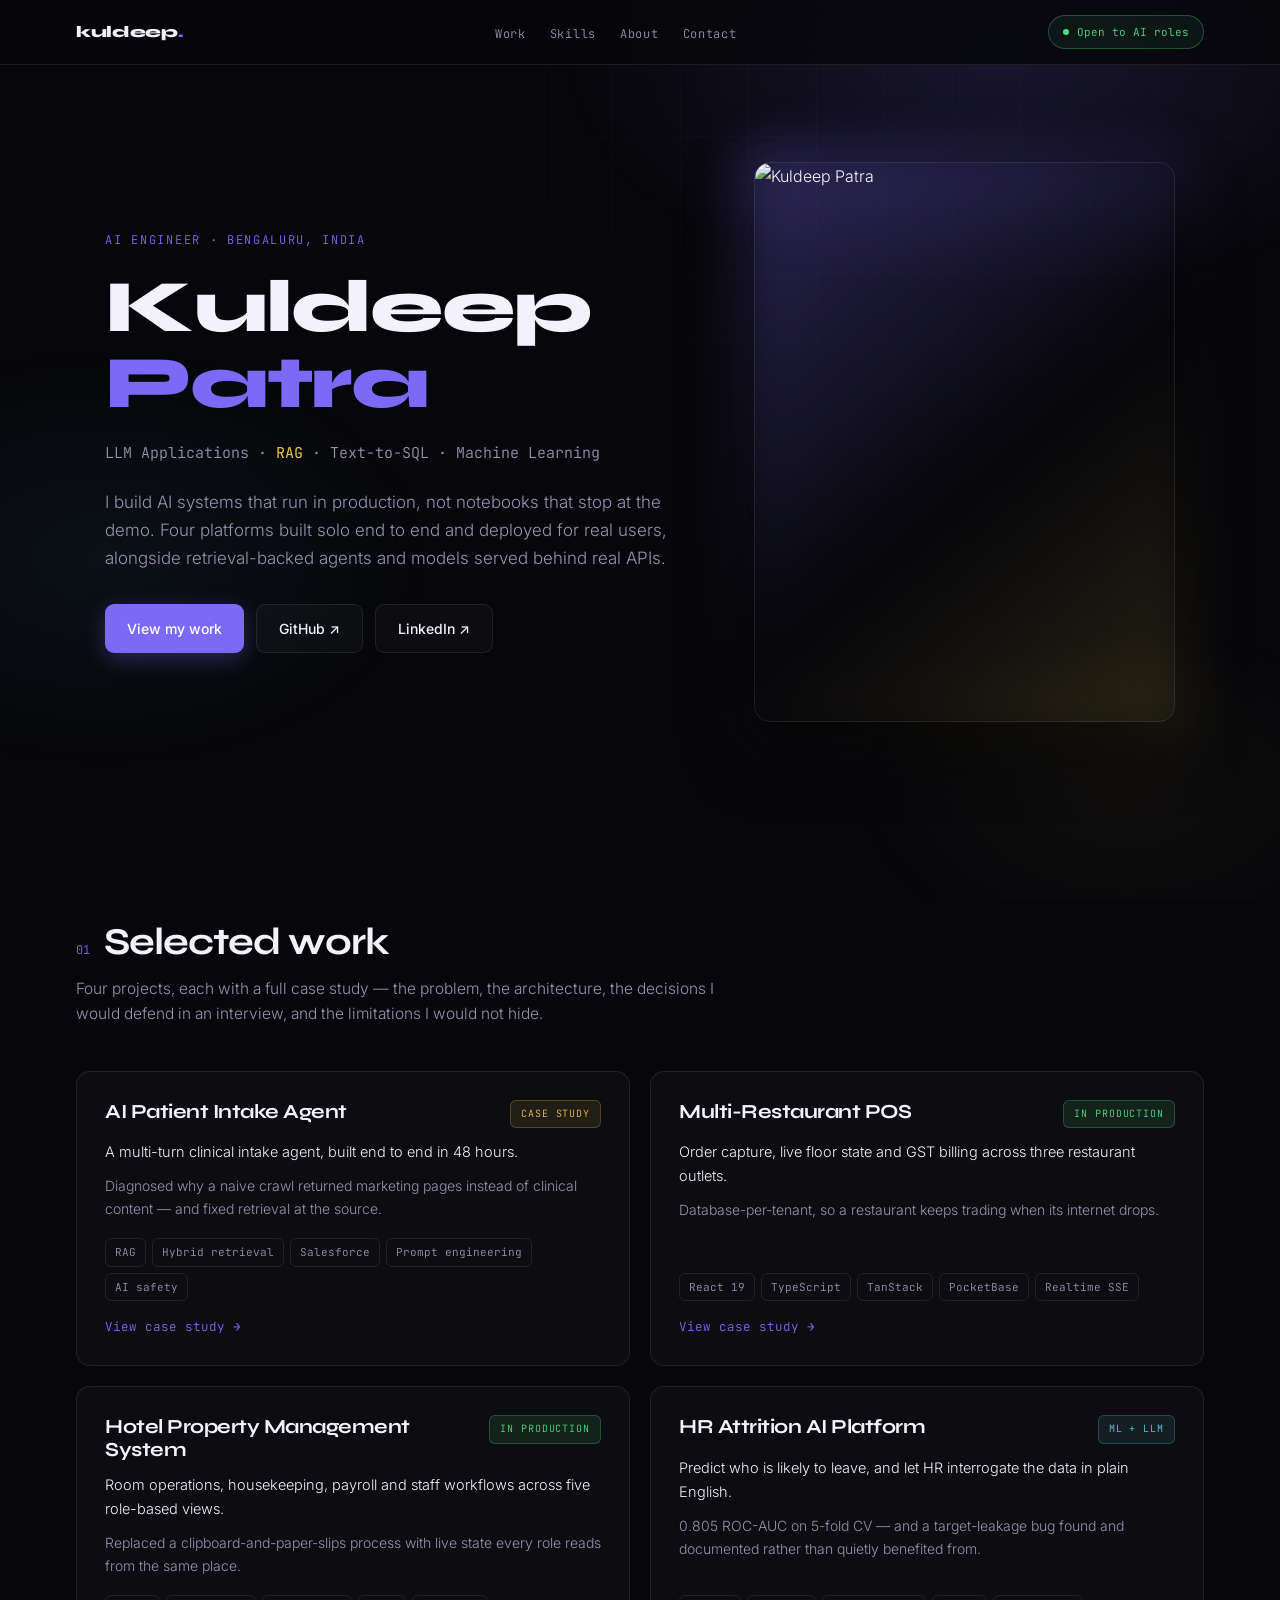
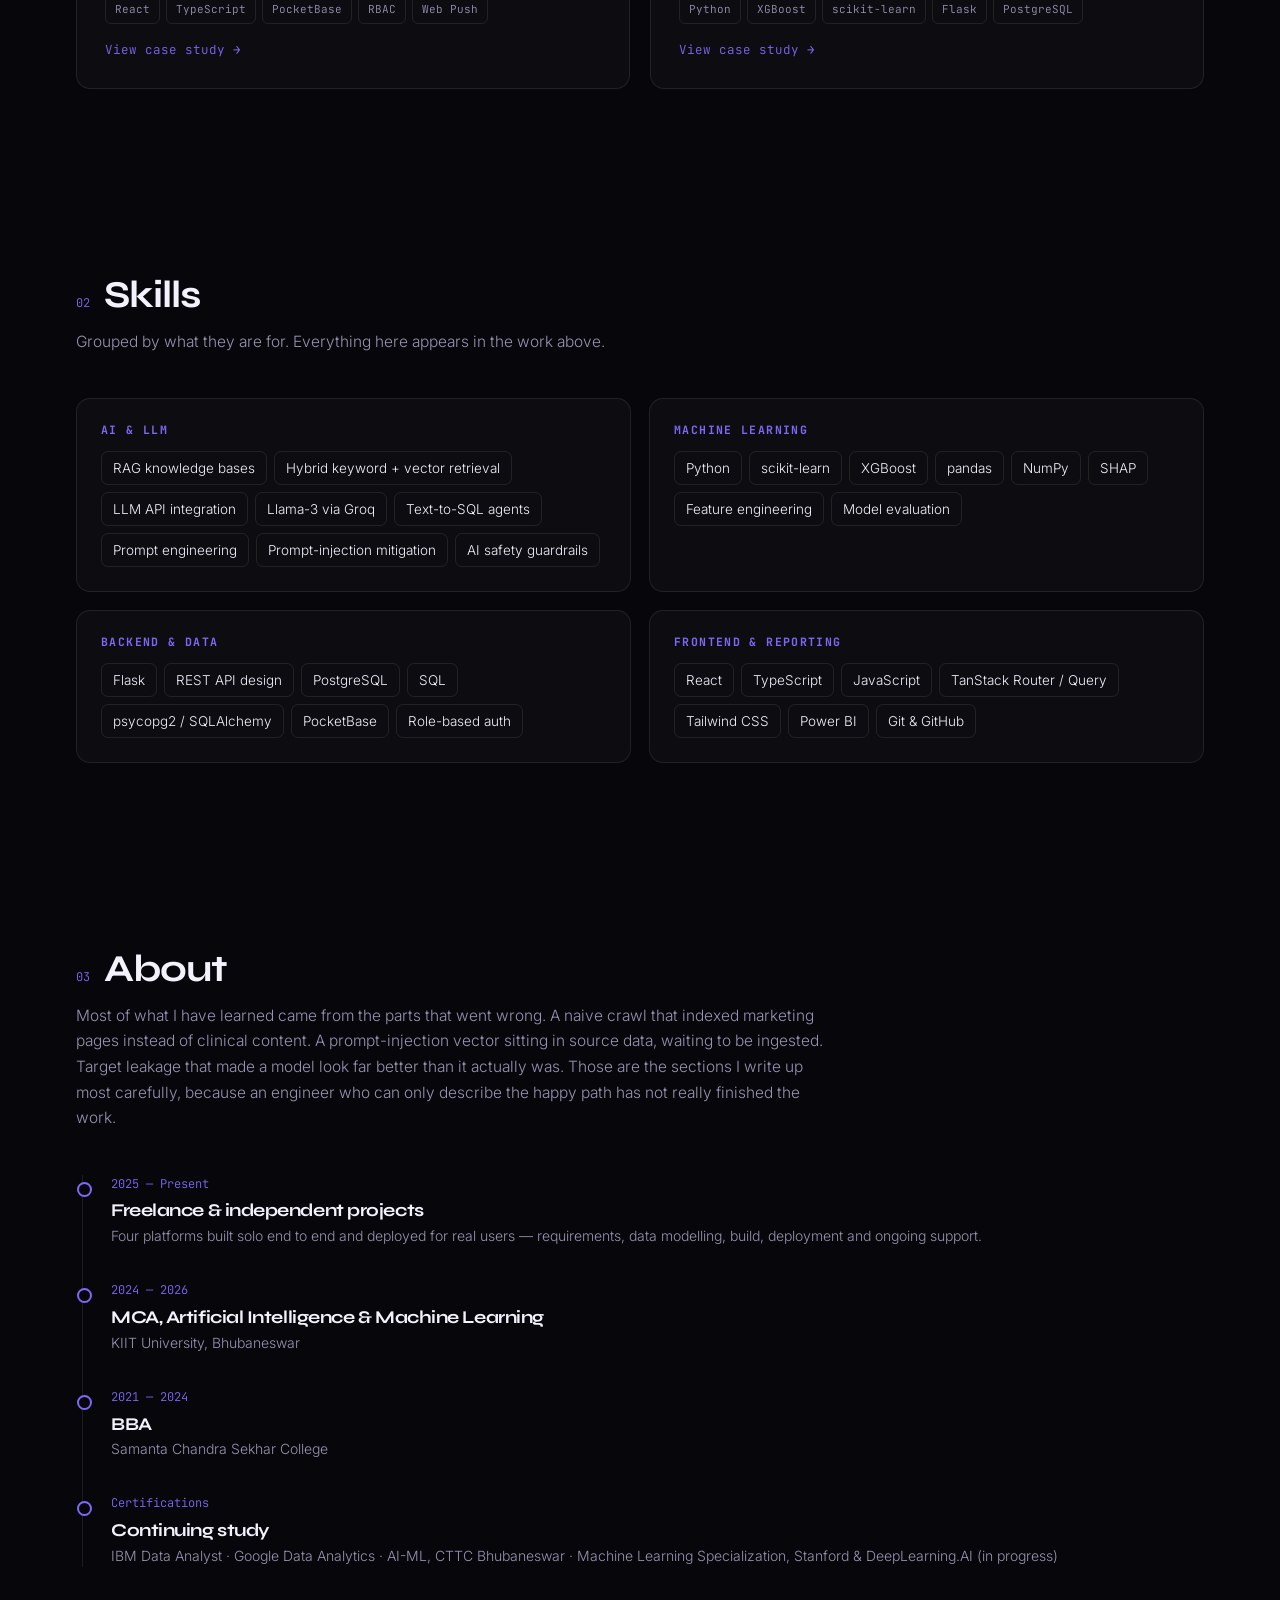
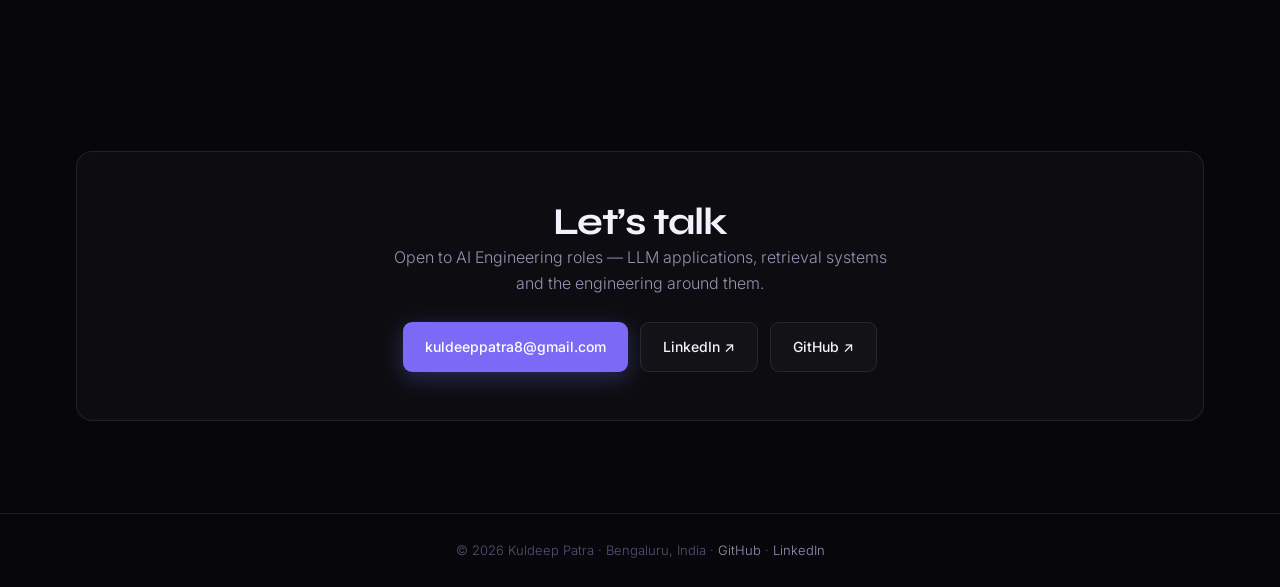
==== commit 9c9d2ef2: "portfolio: rebuild as a multi-page, projects-first case-study site Adds a dedicated case-study page " ====
--- a/index.html
+++ b/index.html
@@ -9,287 +9,142 @@
 <meta property="og:description" content="AI Engineer building production LLM applications — RAG, Text-to-SQL, machine learning and the engineering around them.">
 <meta property="og:image" content="https://github.com/2470185.png">
 <meta property="og:type" content="website">
-<meta property="og:url" content="https://kuldeeppatra.me">
-<meta name="theme-color" content="#08080c">
+<meta name="theme-color" content="#07070b">
 <link rel="icon" href="https://github.com/2470185.png">
 <link rel="preconnect" href="https://fonts.googleapis.com">
 <link rel="preconnect" href="https://fonts.gstatic.com" crossorigin>
-<link href="https://fonts.googleapis.com/css2?family=Syne:wght@500;700;800&family=DM+Mono:wght@300;400;500&family=Inter:wght@300;400;500;600&display=swap" rel="stylesheet">
+<link href="https://fonts.googleapis.com/css2?family=Syne:wght@600;700;800&family=JetBrains+Mono:wght@300;400;500&family=Inter:wght@300;400;500;600&display=swap" rel="stylesheet">
+<link rel="stylesheet" href="assets/css/style.css">
 <style>
-*{margin:0;padding:0;box-sizing:border-box}
-:root{
-  --bg:#08080c; --card:rgba(255,255,255,.025);
-  --accent:#7c6af7; --accent2:#e8c547; --green:#4ade80;
-  --text:#f2f0fb; --muted:#918dad; --dim:#4a4766;
-  --border:rgba(255,255,255,.08); --border-hi:rgba(124,106,247,.35);
-  --max:1140px;
-}
-html{scroll-behavior:smooth;-webkit-text-size-adjust:100%}
-body{background:var(--bg);color:var(--text);font-family:'Inter',system-ui,-apple-system,sans-serif;
-  font-weight:300;line-height:1.65;overflow-x:hidden;-webkit-font-smoothing:antialiased}
-::selection{background:var(--accent);color:#fff}
-a{color:inherit}
-img{max-width:100%;display:block}
-
-.mesh{position:fixed;inset:0;pointer-events:none;z-index:0;
-  background:
-    radial-gradient(ellipse 60% 50% at 75% 10%,rgba(124,106,247,.13),transparent 60%),
-    radial-gradient(ellipse 45% 40% at 10% 70%,rgba(232,197,71,.055),transparent 60%),
-    radial-gradient(ellipse 35% 35% at 85% 85%,rgba(74,222,128,.045),transparent 60%)}
-.grid-lines{position:fixed;inset:0;pointer-events:none;z-index:0;
-  background-image:linear-gradient(rgba(255,255,255,.022) 1px,transparent 1px),
-                   linear-gradient(90deg,rgba(255,255,255,.022) 1px,transparent 1px);
-  background-size:64px 64px;
-  mask-image:radial-gradient(ellipse 70% 60% at 60% 20%,#000,transparent);
-  -webkit-mask-image:radial-gradient(ellipse 70% 60% at 60% 20%,#000,transparent)}
-.wrap{position:relative;z-index:1;max-width:var(--max);margin:0 auto;padding:0 28px}
-
-nav{position:fixed;top:0;left:0;right:0;z-index:100;
-  backdrop-filter:blur(16px);-webkit-backdrop-filter:blur(16px);
-  background:rgba(8,8,12,.78);border-bottom:1px solid var(--border)}
-.nav-in{max-width:var(--max);margin:0 auto;padding:16px 28px;display:flex;align-items:center;justify-content:space-between;gap:20px}
-.logo{font-family:'Syne',sans-serif;font-weight:800;font-size:17px;letter-spacing:-.02em;text-decoration:none}
-.logo span{color:var(--accent)}
-.nav-links{display:flex;gap:26px;list-style:none}
-.nav-links a{font-size:12px;letter-spacing:.1em;text-transform:uppercase;color:var(--muted);text-decoration:none;transition:color .18s}
-.nav-links a:hover{color:var(--text)}
-.pill{display:inline-flex;align-items:center;gap:8px;padding:7px 15px;border-radius:999px;
-  border:1px solid rgba(74,222,128,.28);background:rgba(74,222,128,.06);
-  font-size:11px;letter-spacing:.07em;color:var(--green);text-decoration:none;white-space:nowrap}
-.dot{width:6px;height:6px;border-radius:50%;background:var(--green);animation:pulse 2.4s infinite}
-@keyframes pulse{0%,100%{opacity:1;transform:scale(1)}50%{opacity:.45;transform:scale(.82)}}
-
-.hero{min-height:100svh;display:flex;align-items:center;padding:120px 0 80px}
-.hero-grid{display:grid;grid-template-columns:1.35fr .65fr;gap:64px;align-items:center}
-.eyebrow{font-family:'DM Mono',monospace;font-size:12px;letter-spacing:.16em;text-transform:uppercase;color:var(--accent);margin-bottom:22px}
-h1{font-family:'Syne',sans-serif;font-weight:800;font-size:clamp(42px,6.4vw,76px);line-height:1.02;letter-spacing:-.035em;margin-bottom:22px}
+.hero{min-height:92svh;display:flex;align-items:center;padding:128px 0 72px}
+.hero-grid{display:grid;grid-template-columns:1.4fr .6fr;gap:60px;align-items:center}
+.eyebrow{font-family:var(--mono);font-size:12px;letter-spacing:.14em;text-transform:uppercase;color:var(--accent);margin-bottom:20px}
+h1{font-weight:800;font-size:clamp(40px,6.2vw,74px);line-height:1.02;margin-bottom:20px}
 h1 em{font-style:normal;color:var(--accent)}
-.role{font-family:'DM Mono',monospace;font-size:clamp(13px,1.6vw,16px);letter-spacing:.02em;margin-bottom:24px}
-.role b{color:var(--accent2);font-weight:400}
-.lede{font-size:clamp(15px,1.7vw,17.5px);color:var(--muted);max-width:60ch;margin-bottom:36px}
-.cta-row{display:flex;gap:14px;flex-wrap:wrap}
-.btn{display:inline-flex;align-items:center;gap:9px;padding:13px 24px;border-radius:8px;
-  font-size:14px;font-weight:500;text-decoration:none;transition:transform .18s,box-shadow .18s,border-color .18s}
-.btn-p{background:var(--accent);color:#fff;box-shadow:0 6px 24px rgba(124,106,247,.28)}
-.btn-p:hover{transform:translateY(-2px);box-shadow:0 10px 32px rgba(124,106,247,.4)}
-.btn-s{border:1px solid var(--border);color:var(--text);background:var(--card)}
-.btn-s:hover{border-color:var(--border-hi);transform:translateY(-2px)}
-
+.role{font-family:var(--mono);font-size:clamp(12.5px,1.5vw,15px);margin-bottom:22px;color:var(--muted)}
+.role b{color:var(--amber);font-weight:400}
+.lede{font-size:clamp(15px,1.6vw,17px);color:var(--muted);max-width:58ch;margin-bottom:32px}
+.cta-row{display:flex;gap:12px;flex-wrap:wrap}
 .portrait{position:relative}
-.portrait img{width:100%;border-radius:16px;border:1px solid var(--border);
-  filter:grayscale(.18) contrast(1.03);box-shadow:0 24px 70px rgba(0,0,0,.6)}
-.portrait::before{content:'';position:absolute;inset:-16px;border-radius:22px;z-index:-1;
-  background:linear-gradient(140deg,rgba(124,106,247,.3),transparent 55%,rgba(232,197,71,.16));filter:blur(26px)}
-
-section{padding:96px 0;position:relative;z-index:1}
-.sec-head{display:flex;align-items:baseline;gap:16px;margin-bottom:14px}
-.sec-num{font-family:'DM Mono',monospace;font-size:12px;color:var(--accent);letter-spacing:.14em}
-h2{font-family:'Syne',sans-serif;font-weight:700;font-size:clamp(28px,3.6vw,40px);letter-spacing:-.025em}
-.sec-sub{color:var(--muted);max-width:62ch;margin-bottom:48px;font-size:15.5px}
-
-.projects{display:grid;grid-template-columns:repeat(2,1fr);gap:22px}
-.proj{border:1px solid var(--border);border-radius:14px;padding:30px;background:var(--card);
+.portrait img{width:100%;border-radius:16px;border:1px solid var(--line);filter:grayscale(.2) contrast(1.04);box-shadow:0 24px 64px rgba(0,0,0,.6)}
+.portrait::before{content:'';position:absolute;inset:-14px;border-radius:22px;z-index:-1;background:linear-gradient(140deg,rgba(124,106,247,.32),transparent 55%,rgba(232,197,71,.15));filter:blur(24px)}
+.projects{display:grid;grid-template-columns:repeat(2,1fr);gap:20px}
+.proj{position:relative;border:1px solid var(--line);border-radius:var(--radius);padding:28px;background:var(--surface);
   transition:border-color .22s,transform .22s,background .22s;display:flex;flex-direction:column}
-.proj:hover{border-color:var(--border-hi);transform:translateY(-4px);background:rgba(124,106,247,.05)}
-.proj-top{display:flex;align-items:flex-start;justify-content:space-between;gap:14px;margin-bottom:14px}
-.proj h3{font-family:'Syne',sans-serif;font-weight:700;font-size:20px;letter-spacing:-.015em;line-height:1.3}
-.proj h3 a{text-decoration:none}
-.proj h3 a:hover{color:var(--accent)}
-.tag{font-family:'DM Mono',monospace;font-size:10px;letter-spacing:.1em;text-transform:uppercase;
-  padding:5px 10px;border-radius:6px;white-space:nowrap}
-.tag-live{background:rgba(74,222,128,.1);color:var(--green);border:1px solid rgba(74,222,128,.25)}
-.tag-case{background:rgba(232,197,71,.09);color:var(--accent2);border:1px solid rgba(232,197,71,.22)}
-.proj p{color:var(--muted);font-size:14.5px;margin-bottom:18px;flex:1}
-.proj .hl{color:var(--text);font-weight:400}
-.stack{display:flex;flex-wrap:wrap;gap:7px;margin-bottom:18px}
-.chip{font-family:'DM Mono',monospace;font-size:11px;color:var(--muted);
-  border:1px solid var(--border);border-radius:5px;padding:4px 9px}
-.proj-link{font-family:'DM Mono',monospace;font-size:12.5px;color:var(--accent);text-decoration:none;letter-spacing:.03em}
-.proj-link:hover{text-decoration:underline}
-
-.skills{display:grid;grid-template-columns:repeat(2,1fr);gap:20px}
-.skill-cat{border:1px solid var(--border);border-radius:14px;padding:26px;background:var(--card)}
-.skill-cat h4{font-family:'DM Mono',monospace;font-size:11.5px;letter-spacing:.14em;text-transform:uppercase;color:var(--accent);margin-bottom:16px}
-.skill-list{display:flex;flex-wrap:wrap;gap:8px}
-.skill{font-size:13.5px;border:1px solid var(--border);border-radius:7px;padding:6px 12px;transition:border-color .18s}
-.skill:hover{border-color:var(--border-hi)}
-
-.tl{border-left:1px solid var(--border);padding-left:30px;margin-left:6px}
-.tl-item{position:relative;padding-bottom:40px}
+.proj:hover{border-color:var(--line-hi);transform:translateY(-4px);background:var(--surface-2)}
+.proj-hit{position:absolute;inset:0;z-index:2;border-radius:var(--radius)}
+.proj-top{display:flex;align-items:flex-start;justify-content:space-between;gap:12px;margin-bottom:12px}
+.proj h3{font-weight:700;font-size:20px}
+.proj-one{color:var(--text);font-size:14.5px;margin-bottom:10px}
+.proj-impact{color:var(--muted);font-size:14px;margin-bottom:18px;flex:1}
+.stack{display:flex;flex-wrap:wrap;gap:6px;margin-bottom:16px}
+.proj-link{font-family:var(--mono);font-size:12.5px;color:var(--accent)}
+.proj:hover .proj-link{text-decoration:underline}
+.skills{display:grid;grid-template-columns:repeat(2,1fr);gap:18px}
+.skill-cat{border:1px solid var(--line);border-radius:var(--radius);padding:24px;background:var(--surface)}
+.skill-cat h4{font-family:var(--mono);font-size:11.5px;letter-spacing:.12em;text-transform:uppercase;color:var(--accent);margin-bottom:14px}
+.skill-list{display:flex;flex-wrap:wrap;gap:7px}
+.skill{font-size:13.5px;border:1px solid var(--line);border-radius:7px;padding:5px 11px}
+.tl{border-left:1px solid var(--line);padding-left:28px;margin-left:6px}
+.tl-item{position:relative;padding-bottom:34px}
 .tl-item:last-child{padding-bottom:0}
-.tl-item::before{content:'';position:absolute;left:-36px;top:7px;width:11px;height:11px;border-radius:50%;
-  background:var(--bg);border:2px solid var(--accent)}
-.tl-when{font-family:'DM Mono',monospace;font-size:12px;color:var(--accent);letter-spacing:.08em;margin-bottom:7px}
-.tl-item h3{font-family:'Syne',sans-serif;font-weight:700;font-size:19px;margin-bottom:3px;letter-spacing:-.015em}
-.tl-org{color:var(--muted);font-size:14px;margin-bottom:12px}
-.tl-item ul{list-style:none;display:flex;flex-direction:column;gap:9px}
-.tl-item li{color:var(--muted);font-size:14.5px;padding-left:17px;position:relative}
-.tl-item li::before{content:'\25B8';position:absolute;left:0;color:var(--dim)}
-.tl-item li b{color:var(--text);font-weight:500}
-
-.contact-box{border:1px solid var(--border);border-radius:16px;padding:52px 40px;text-align:center;background:var(--card)}
-.contact-box h2{margin-bottom:14px}
-.contact-box p{color:var(--muted);max-width:52ch;margin:0 auto 30px}
+.tl-item::before{content:'';position:absolute;left:-34px;top:7px;width:11px;height:11px;border-radius:50%;background:var(--bg);border:2px solid var(--accent)}
+.tl-when{font-family:var(--mono);font-size:12px;color:var(--accent);margin-bottom:6px}
+.tl-item h3{font-weight:700;font-size:18px;margin-bottom:3px}
+.tl-org{color:var(--muted);font-size:14px}
+.contact-box{border:1px solid var(--line);border-radius:16px;padding:48px 36px;text-align:center;background:var(--surface)}
+.contact-box p{color:var(--muted);max-width:52ch;margin:0 auto 26px}
 .links{display:flex;gap:12px;justify-content:center;flex-wrap:wrap}
-footer{border-top:1px solid var(--border);padding:28px 0;text-align:center;color:var(--dim);font-size:13px;position:relative;z-index:1}
-
-.rv{opacity:0;transform:translateY(22px);transition:opacity .6s ease,transform .6s ease}
-.rv.in{opacity:1;transform:none}
-
 @media(max-width:900px){
-  .hero-grid{grid-template-columns:1fr;gap:44px}
-  .portrait{max-width:290px}
-  .projects,.skills{grid-template-columns:1fr}
-  .nav-links{display:none}
-  section{padding:70px 0}
-}
-@media(prefers-reduced-motion:reduce){
-  *{animation:none!important;transition:none!important}
-  .rv{opacity:1;transform:none}
-  html{scroll-behavior:auto}
+  .hero-grid{grid-template-columns:1fr;gap:40px}.portrait{max-width:270px}
+  .projects,.skills{grid-template-columns:1fr}.nav-links{display:none}section{padding:66px 0}
 }
 </style>
 </head>
 <body>
 <div class="mesh"></div><div class="grid-lines"></div>
-
-<nav>
-  <div class="nav-in">
-    <a href="#home" class="logo">kuldeep<span>.</span></a>
-    <ul class="nav-links">
-      <li><a href="#work">Work</a></li>
-      <li><a href="#skills">Skills</a></li>
-      <li><a href="#experience">Experience</a></li>
-      <li><a href="#contact">Contact</a></li>
-    </ul>
-    <a class="pill" href="#contact"><span class="dot"></span>Open to AI roles</a>
-  </div>
-</nav>
+<nav><div class="nav-in">
+  <a href="index.html" class="logo">kuldeep<span>.</span></a>
+  <ul class="nav-links">
+    <li><a href="index.html#work">Work</a></li>
+    <li><a href="index.html#skills">Skills</a></li>
+    <li><a href="index.html#about">About</a></li>
+    <li><a href="index.html#contact">Contact</a></li>
+  </ul>
+  <a class="pill" href="index.html#contact"><span class="dot"></span>Open to AI roles</a>
+</div></nav>
 
 <section class="hero" id="home">
-  <div class="wrap">
-    <div class="hero-grid">
-      <div>
-        <div class="eyebrow">AI Engineer &middot; Bengaluru, India</div>
-        <h1>Kuldeep<br><em>Patra</em></h1>
-        <div class="role">LLM Applications &middot; <b>RAG</b> &middot; Text-to-SQL &middot; Machine Learning</div>
-        <p class="lede">
-          I build AI systems that run in production, not notebooks that stop at the
-          demo. Four platforms delivered end to end under contract, alongside
-          retrieval-backed conversational agents and models served behind real APIs.
-        </p>
-        <div class="cta-row">
-          <a class="btn btn-p" href="#work">View my work</a>
-          <a class="btn btn-s" href="https://github.com/2470185" target="_blank" rel="noopener">GitHub &#8599;</a>
-          <a class="btn btn-s" href="https://www.linkedin.com/in/kuldeeppatra" target="_blank" rel="noopener">LinkedIn &#8599;</a>
-        </div>
+  <div class="wrap"><div class="hero-grid">
+    <div>
+      <div class="eyebrow">AI Engineer &middot; Bengaluru, India</div>
+      <h1>Kuldeep<br><em>Patra</em></h1>
+      <div class="role">LLM Applications &middot; <b>RAG</b> &middot; Text-to-SQL &middot; Machine Learning</div>
+      <p class="lede">I build AI systems that run in production, not notebooks that stop at the
+        demo. Four platforms built solo end to end and deployed for real users, alongside
+        retrieval-backed agents and models served behind real APIs.</p>
+      <div class="cta-row">
+        <a class="btn btn-p" href="#work">View my work</a>
+        <a class="btn btn-s" href="https://github.com/2470185" target="_blank" rel="noopener">GitHub &#8599;</a>
+        <a class="btn btn-s" href="https://www.linkedin.com/in/kuldeeppatra" target="_blank" rel="noopener">LinkedIn &#8599;</a>
       </div>
-      <div class="portrait">
-        <img src="https://github.com/2470185.png" alt="Kuldeep Patra" width="420" height="560">
-      </div>
-    </div>
-  </div>
-</section>
-
-<section id="about">
-  <div class="wrap rv">
-    <div class="sec-head"><span class="sec-num">01</span><h2>About</h2></div>
-    <p class="sec-sub" style="max-width:74ch">
-      Most of what I have learned came from the parts that went wrong. A naive crawl that
-      indexed marketing pages instead of clinical content. A prompt-injection vector sitting
-      in source data, waiting to be ingested. Target leakage that made a model look far
-      better than it actually was. Those are the sections I write up most carefully, because
-      an engineer who can only describe the happy path has not really finished the work.
-      Currently completing an MCA in Artificial Intelligence &amp; Machine Learning at KIIT University.
-    </p>
-  </div>
+    </div>
+    <div class="portrait"><img src="https://github.com/2470185.png" alt="Kuldeep Patra" width="420" height="560"></div>
+  </div></div>
 </section>
 
 <section id="work">
   <div class="wrap">
     <div class="rv">
-      <div class="sec-head"><span class="sec-num">02</span><h2>Selected work</h2></div>
-      <p class="sec-sub">Production systems and AI engineering. Each links to a full technical write-up.</p>
+      <div class="sec-head"><span class="sec-num">01</span><h2>Selected work</h2></div>
+      <p class="sec-sub">Four projects, each with a full case study &mdash; the problem, the architecture,
+        the decisions I would defend in an interview, and the limitations I would not hide.</p>
     </div>
     <div class="projects">
-
-      <article class="proj rv">
-        <div class="proj-top">
-          <h3><a href="https://github.com/2470185/ai-patient-intake-agent" target="_blank" rel="noopener">AI Patient Intake Agent</a></h3>
+      <article class="proj rv">
+        <a class="proj-hit" href="projects/ai-patient-intake-agent.html" aria-label="AI Patient Intake Agent case study"></a>
+        <div class="proj-top">
+          <h3>AI Patient Intake Agent</h3>
           <span class="tag tag-case">Case study</span>
         </div>
-        <p>
-          Multi-turn clinical intake agent for a multi-location eye-care provider, delivered
-          end to end in 48 hours. Chose <span class="hl">hybrid keyword + vector retrieval</span>
-          over pure semantic search because clinical content is dense with exact-match terms
-          that vector-only search under-retrieves. Found a prompt-injection vector in the
-          source data and hardened against it.
-        </p>
-        <div class="stack">
-          <span class="chip">RAG</span><span class="chip">Hybrid retrieval</span>
-          <span class="chip">Salesforce</span><span class="chip">Prompt engineering</span>
-          <span class="chip">AI safety</span>
-        </div>
-        <a class="proj-link" href="https://github.com/2470185/ai-patient-intake-agent" target="_blank" rel="noopener">Read the case study &rarr;</a>
-      </article>
-
-      <article class="proj rv">
-        <div class="proj-top">
-          <h3><a href="https://github.com/2470185/multi-tenant-restaurant-pos" target="_blank" rel="noopener">Multi-Restaurant POS</a></h3>
+        <p class="proj-one">A multi-turn clinical intake agent, built end to end in 48 hours.</p>
+        <p class="proj-impact">Diagnosed why a naive crawl returned marketing pages instead of clinical content — and fixed retrieval at the source.</p>
+        <div class="stack"><span class="chip">RAG</span><span class="chip">Hybrid retrieval</span><span class="chip">Salesforce</span><span class="chip">Prompt engineering</span><span class="chip">AI safety</span></div>
+        <span class="proj-link">View case study &rarr;</span>
+      </article>
+      <article class="proj rv">
+        <a class="proj-hit" href="projects/multi-restaurant-pos.html" aria-label="Multi-Restaurant POS case study"></a>
+        <div class="proj-top">
+          <h3>Multi-Restaurant POS</h3>
           <span class="tag tag-live">In production</span>
         </div>
-        <p>
-          Order capture, live floor state and statutory billing across three outlets.
-          <span class="hl">Database-per-tenant</span> so a restaurant keeps trading when its
-          internet drops. Business invariants &mdash; optimistic table claiming, server-assigned
-          ticket numbers, bill immutability &mdash; enforced in the database rather than the UI.
-        </p>
-        <div class="stack">
-          <span class="chip">React 19</span><span class="chip">TypeScript</span>
-          <span class="chip">TanStack</span><span class="chip">PocketBase</span>
-          <span class="chip">Realtime SSE</span>
-        </div>
-        <a class="proj-link" href="https://github.com/2470185/multi-tenant-restaurant-pos" target="_blank" rel="noopener">Read the case study &rarr;</a>
-      </article>
-
-      <article class="proj rv">
-        <div class="proj-top">
-          <h3><a href="https://github.com/2470185/hr-attrition-ai-platform" target="_blank" rel="noopener">HR Attrition AI Platform</a></h3>
-          <span class="tag tag-case">ML + LLM</span>
-        </div>
-        <p>
-          XGBoost attrition classifier on cloud PostgreSQL, served through a Flask API, with a
-          <span class="hl">Llama-3 Text-to-SQL agent</span> answering natural-language questions
-          against the HR database. <span class="hl">0.805 ROC-AUC</span> on 5-fold cross-validation
-          &mdash; and a target-leakage bug documented rather than quietly benefited from.
-        </p>
-        <div class="stack">
-          <span class="chip">Python</span><span class="chip">XGBoost</span>
-          <span class="chip">Flask</span><span class="chip">PostgreSQL</span>
-          <span class="chip">Llama-3 / Groq</span><span class="chip">Power BI</span>
-        </div>
-        <a class="proj-link" href="https://github.com/2470185/hr-attrition-ai-platform" target="_blank" rel="noopener">Read the case study &rarr;</a>
-      </article>
-
-      <article class="proj rv">
-        <div class="proj-top">
-          <h3><a href="https://github.com/2470185/hotel-property-management-system" target="_blank" rel="noopener">Hotel Property Management System</a></h3>
+        <p class="proj-one">Order capture, live floor state and GST billing across three restaurant outlets.</p>
+        <p class="proj-impact">Database-per-tenant, so a restaurant keeps trading when its internet drops.</p>
+        <div class="stack"><span class="chip">React 19</span><span class="chip">TypeScript</span><span class="chip">TanStack</span><span class="chip">PocketBase</span><span class="chip">Realtime SSE</span></div>
+        <span class="proj-link">View case study &rarr;</span>
+      </article>
+      <article class="proj rv">
+        <a class="proj-hit" href="projects/hotel-pms.html" aria-label="Hotel Property Management System case study"></a>
+        <div class="proj-top">
+          <h3>Hotel Property Management System</h3>
           <span class="tag tag-live">In production</span>
         </div>
-        <p>
-          Room operations, housekeeping assignment, attendance-derived payroll and leave
-          workflows across <span class="hl">five role-based views</span>, replacing a paper
-          process. Reporting derived from an immutable activity log, so the report and the
-          audit trail cannot disagree.
-        </p>
-        <div class="stack">
-          <span class="chip">React</span><span class="chip">TypeScript</span>
-          <span class="chip">PocketBase</span><span class="chip">RBAC</span>
-          <span class="chip">Web Push</span>
-        </div>
-        <a class="proj-link" href="https://github.com/2470185/hotel-property-management-system" target="_blank" rel="noopener">Read the case study &rarr;</a>
-      </article>
-
+        <p class="proj-one">Room operations, housekeeping, payroll and staff workflows across five role-based views.</p>
+        <p class="proj-impact">Replaced a clipboard-and-paper-slips process with live state every role reads from the same place.</p>
+        <div class="stack"><span class="chip">React</span><span class="chip">TypeScript</span><span class="chip">PocketBase</span><span class="chip">RBAC</span><span class="chip">Web Push</span></div>
+        <span class="proj-link">View case study &rarr;</span>
+      </article>
+      <article class="proj rv">
+        <a class="proj-hit" href="projects/hr-attrition-platform.html" aria-label="HR Attrition AI Platform case study"></a>
+        <div class="proj-top">
+          <h3>HR Attrition AI Platform</h3>
+          <span class="tag tag-ml">ML + LLM</span>
+        </div>
+        <p class="proj-one">Predict who is likely to leave, and let HR interrogate the data in plain English.</p>
+        <p class="proj-impact">0.805 ROC-AUC on 5-fold CV — and a target-leakage bug found and documented rather than quietly benefited from.</p>
+        <div class="stack"><span class="chip">Python</span><span class="chip">XGBoost</span><span class="chip">scikit-learn</span><span class="chip">Flask</span><span class="chip">PostgreSQL</span></div>
+        <span class="proj-link">View case study &rarr;</span>
+      </article>
     </div>
   </div>
 </section>
@@ -297,111 +152,84 @@
 <section id="skills">
   <div class="wrap">
     <div class="rv">
-      <div class="sec-head"><span class="sec-num">03</span><h2>Skills</h2></div>
-      <p class="sec-sub">Things I have actually shipped with, grouped by what they are for.</p>
+      <div class="sec-head"><span class="sec-num">02</span><h2>Skills</h2></div>
+      <p class="sec-sub">Grouped by what they are for. Everything here appears in the work above.</p>
     </div>
     <div class="skills">
-      <div class="skill-cat rv">
-        <h4>AI &amp; LLM</h4>
-        <div class="skill-list">
-          <span class="skill">RAG knowledge bases</span><span class="skill">Hybrid keyword + vector retrieval</span>
-          <span class="skill">LLM API integration</span><span class="skill">Llama-3 via Groq</span>
-          <span class="skill">Text-to-SQL agents</span><span class="skill">Prompt engineering</span>
-          <span class="skill">Prompt-injection mitigation</span><span class="skill">AI safety guardrails</span>
-        </div>
-      </div>
-      <div class="skill-cat rv">
-        <h4>Machine learning</h4>
-        <div class="skill-list">
-          <span class="skill">Python</span><span class="skill">scikit-learn</span>
-          <span class="skill">XGBoost</span><span class="skill">pandas</span>
-          <span class="skill">NumPy</span><span class="skill">SHAP</span>
-          <span class="skill">Feature engineering</span><span class="skill">Model evaluation</span>
-        </div>
-      </div>
-      <div class="skill-cat rv">
-        <h4>Backend &amp; data</h4>
-        <div class="skill-list">
-          <span class="skill">Flask</span><span class="skill">REST API design</span>
-          <span class="skill">PostgreSQL</span><span class="skill">SQL</span>
-          <span class="skill">psycopg2 / SQLAlchemy</span><span class="skill">PocketBase</span>
-          <span class="skill">Role-based auth</span>
-        </div>
-      </div>
-      <div class="skill-cat rv">
-        <h4>Frontend &amp; reporting</h4>
-        <div class="skill-list">
-          <span class="skill">React</span><span class="skill">TypeScript</span>
-          <span class="skill">JavaScript</span><span class="skill">TanStack Router / Query</span>
-          <span class="skill">Tailwind CSS</span><span class="skill">Power BI</span>
-          <span class="skill">Git &amp; GitHub</span>
-        </div>
-      </div>
+      <div class="skill-cat rv"><h4>AI &amp; LLM</h4><div class="skill-list">
+        <span class="skill">RAG knowledge bases</span><span class="skill">Hybrid keyword + vector retrieval</span>
+        <span class="skill">LLM API integration</span><span class="skill">Llama-3 via Groq</span>
+        <span class="skill">Text-to-SQL agents</span><span class="skill">Prompt engineering</span>
+        <span class="skill">Prompt-injection mitigation</span><span class="skill">AI safety guardrails</span>
+      </div></div>
+      <div class="skill-cat rv"><h4>Machine learning</h4><div class="skill-list">
+        <span class="skill">Python</span><span class="skill">scikit-learn</span><span class="skill">XGBoost</span>
+        <span class="skill">pandas</span><span class="skill">NumPy</span><span class="skill">SHAP</span>
+        <span class="skill">Feature engineering</span><span class="skill">Model evaluation</span>
+      </div></div>
+      <div class="skill-cat rv"><h4>Backend &amp; data</h4><div class="skill-list">
+        <span class="skill">Flask</span><span class="skill">REST API design</span><span class="skill">PostgreSQL</span>
+        <span class="skill">SQL</span><span class="skill">psycopg2 / SQLAlchemy</span>
+        <span class="skill">PocketBase</span><span class="skill">Role-based auth</span>
+      </div></div>
+      <div class="skill-cat rv"><h4>Frontend &amp; reporting</h4><div class="skill-list">
+        <span class="skill">React</span><span class="skill">TypeScript</span><span class="skill">JavaScript</span>
+        <span class="skill">TanStack Router / Query</span><span class="skill">Tailwind CSS</span>
+        <span class="skill">Power BI</span><span class="skill">Git &amp; GitHub</span>
+      </div></div>
     </div>
   </div>
 </section>
 
-<section id="experience">
-  <div class="wrap">
-    <div class="rv">
-      <div class="sec-head"><span class="sec-num">04</span><h2>Experience &amp; education</h2></div>
-    </div>
-    <div class="tl rv">
-      <div class="tl-item">
-        <div class="tl-when">2025 &mdash; Present</div>
-        <h3>AI Engineer (Contract)</h3>
-        <div class="tl-org">Independent &middot; production software delivery</div>
-        <ul>
-          <li>Designed, built and deployed <b>four production platforms solo</b>, end to end &mdash; requirements, data modelling, build, deployment and ongoing support.</li>
-          <li>Built backend services with <b>REST APIs, role-based authentication and structured logging</b> over PostgreSQL and PocketBase.</li>
-          <li>Integrated <b>Llama-3 via Groq</b> for natural-language querying over a live relational database.</li>
-          <li>Delivered using agentic AI coding workflows, reviewing every generated output for <b>hallucinated logic and security gaps</b> before release.</li>
-        </ul>
-      </div>
-      <div class="tl-item">
-        <div class="tl-when">2024 &mdash; 2026</div>
+<section id="about">
+  <div class="wrap rv">
+    <div class="sec-head"><span class="sec-num">03</span><h2>About</h2></div>
+    <p class="sec-sub" style="max-width:76ch">Most of what I have learned came from the parts that went
+      wrong. A naive crawl that indexed marketing pages instead of clinical content. A prompt-injection
+      vector sitting in source data, waiting to be ingested. Target leakage that made a model look far
+      better than it actually was. Those are the sections I write up most carefully, because an engineer
+      who can only describe the happy path has not really finished the work.</p>
+    <div class="tl">
+      <div class="tl-item"><div class="tl-when">2025 &mdash; Present</div>
+        <h3>Freelance &amp; independent projects</h3>
+        <div class="tl-org">Four platforms built solo end to end and deployed for real users &mdash;
+          requirements, data modelling, build, deployment and ongoing support.</div></div>
+      <div class="tl-item"><div class="tl-when">2024 &mdash; 2026</div>
         <h3>MCA, Artificial Intelligence &amp; Machine Learning</h3>
-        <div class="tl-org">KIIT University, Bhubaneswar</div>
-      </div>
-      <div class="tl-item">
-        <div class="tl-when">2021 &mdash; 2024</div>
-        <h3>BBA</h3>
-        <div class="tl-org">Samanta Chandra Sekhar College</div>
-      </div>
-      <div class="tl-item">
-        <div class="tl-when">Certifications</div>
+        <div class="tl-org">KIIT University, Bhubaneswar</div></div>
+      <div class="tl-item"><div class="tl-when">2021 &mdash; 2024</div>
+        <h3>BBA</h3><div class="tl-org">Samanta Chandra Sekhar College</div></div>
+      <div class="tl-item"><div class="tl-when">Certifications</div>
         <h3>Continuing study</h3>
-        <div class="tl-org">IBM Data Analyst &middot; Google Data Analytics &middot; AI-ML, CTTC Bhubaneswar &middot; Machine Learning Specialization, Stanford &amp; DeepLearning.AI (in progress)</div>
-      </div>
+        <div class="tl-org">IBM Data Analyst &middot; Google Data Analytics &middot; AI-ML, CTTC Bhubaneswar &middot;
+          Machine Learning Specialization, Stanford &amp; DeepLearning.AI (in progress)</div></div>
     </div>
   </div>
 </section>
 
 <section id="contact">
-  <div class="wrap rv">
-    <div class="contact-box">
-      <h2>Let's talk</h2>
-      <p>Open to AI Engineering roles &mdash; LLM applications, retrieval systems and the engineering around them.</p>
-      <div class="links">
-        <a class="btn btn-p" href="mailto:kuldeeppatra8@gmail.com">kuldeeppatra8@gmail.com</a>
-        <a class="btn btn-s" href="https://www.linkedin.com/in/kuldeeppatra" target="_blank" rel="noopener">LinkedIn &#8599;</a>
-        <a class="btn btn-s" href="https://github.com/2470185" target="_blank" rel="noopener">GitHub &#8599;</a>
-      </div>
-    </div>
-  </div>
-</section>
-
-<footer><div class="wrap">&copy; 2026 Kuldeep Patra &middot; Bengaluru, India</div></footer>
-
+  <div class="wrap rv"><div class="contact-box">
+    <h2>Let&rsquo;s talk</h2>
+    <p>Open to AI Engineering roles &mdash; LLM applications, retrieval systems and the engineering around them.</p>
+    <div class="links">
+      <a class="btn btn-p" href="mailto:kuldeeppatra8@gmail.com">kuldeeppatra8@gmail.com</a>
+      <a class="btn btn-s" href="https://www.linkedin.com/in/kuldeeppatra" target="_blank" rel="noopener">LinkedIn &#8599;</a>
+      <a class="btn btn-s" href="https://github.com/2470185" target="_blank" rel="noopener">GitHub &#8599;</a>
+    </div>
+  </div></div>
+</section>
+<footer><div class="wrap">
+  &copy; 2026 Kuldeep Patra &middot; Bengaluru, India &middot;
+  <a href="https://github.com/2470185" target="_blank" rel="noopener">GitHub</a> &middot;
+  <a href="https://www.linkedin.com/in/kuldeeppatra" target="_blank" rel="noopener">LinkedIn</a>
+</div></footer>
 <script>
 (function(){
-  var io = new IntersectionObserver(function(es){
-    es.forEach(function(e){ if(e.isIntersecting){ e.target.classList.add('in'); io.unobserve(e.target); } });
-  }, {threshold:.12, rootMargin:'0px 0px -40px 0px'});
+  var io=new IntersectionObserver(function(es){es.forEach(function(e){
+    if(e.isIntersecting){e.target.classList.add('in');io.unobserve(e.target);}});},
+    {threshold:.1,rootMargin:'0px 0px -40px 0px'});
   document.querySelectorAll('.rv').forEach(function(el,i){
-    el.style.transitionDelay = (Math.min(i,4)*60)+'ms';
-    io.observe(el);
-  });
+    el.style.transitionDelay=(Math.min(i,5)*55)+'ms';io.observe(el);});
 })();
 </script>
 </body>
--- a/assets/css/style.css
+++ b/assets/css/style.css
@@ -0,0 +1,90 @@
+/* Kuldeep Patra — portfolio
+   Dark, engineering-forward. Projects first. */
+
+*{margin:0;padding:0;box-sizing:border-box}
+:root{
+  --bg:#07070b; --surface:rgba(255,255,255,.026); --surface-2:rgba(255,255,255,.045);
+  --accent:#7c6af7; --accent-soft:rgba(124,106,247,.14);
+  --amber:#e8c547; --green:#4ade80; --cyan:#5ad1e6;
+  --text:#f3f1fc; --muted:#9793b2; --dim:#565274;
+  --line:rgba(255,255,255,.085); --line-hi:rgba(124,106,247,.4);
+  --max:1180px; --radius:14px;
+  --mono:'JetBrains Mono','DM Mono',ui-monospace,monospace;
+}
+html{scroll-behavior:smooth;-webkit-text-size-adjust:100%}
+body{background:var(--bg);color:var(--text);
+  font-family:'Inter',system-ui,-apple-system,'Segoe UI',sans-serif;
+  font-weight:300;line-height:1.65;overflow-x:hidden;-webkit-font-smoothing:antialiased}
+::selection{background:var(--accent);color:#fff}
+a{color:inherit}
+img{max-width:100%;display:block}
+h1,h2,h3,h4{font-family:'Syne',sans-serif;letter-spacing:-.025em;line-height:1.15}
+
+/* ambient */
+.mesh{position:fixed;inset:0;pointer-events:none;z-index:0;
+  background:
+   radial-gradient(ellipse 55% 45% at 78% 6%,rgba(124,106,247,.15),transparent 62%),
+   radial-gradient(ellipse 42% 38% at 8% 62%,rgba(90,209,230,.05),transparent 62%),
+   radial-gradient(ellipse 36% 32% at 88% 88%,rgba(232,197,71,.045),transparent 60%)}
+.grid-lines{position:fixed;inset:0;pointer-events:none;z-index:0;
+  background-image:linear-gradient(rgba(255,255,255,.02) 1px,transparent 1px),
+                   linear-gradient(90deg,rgba(255,255,255,.02) 1px,transparent 1px);
+  background-size:68px 68px;
+  mask-image:radial-gradient(ellipse 75% 55% at 60% 12%,#000,transparent);
+  -webkit-mask-image:radial-gradient(ellipse 75% 55% at 60% 12%,#000,transparent)}
+.wrap{position:relative;z-index:1;max-width:var(--max);margin:0 auto;padding:0 26px}
+
+/* nav */
+nav{position:fixed;top:0;left:0;right:0;z-index:100;
+  backdrop-filter:blur(18px);-webkit-backdrop-filter:blur(18px);
+  background:rgba(7,7,11,.8);border-bottom:1px solid var(--line)}
+.nav-in{max-width:var(--max);margin:0 auto;padding:15px 26px;display:flex;align-items:center;justify-content:space-between;gap:18px}
+.logo{font-family:'Syne',sans-serif;font-weight:800;font-size:16px;text-decoration:none;letter-spacing:-.02em}
+.logo span{color:var(--accent)}
+.nav-links{display:flex;gap:24px;list-style:none}
+.nav-links a{font-family:var(--mono);font-size:12px;letter-spacing:.06em;color:var(--muted);text-decoration:none;transition:color .18s}
+.nav-links a:hover,.nav-links a[aria-current]{color:var(--text)}
+.pill{display:inline-flex;align-items:center;gap:8px;padding:7px 14px;border-radius:999px;
+  border:1px solid rgba(74,222,128,.3);background:rgba(74,222,128,.07);
+  font-family:var(--mono);font-size:11px;color:var(--green);text-decoration:none;white-space:nowrap}
+.dot{width:6px;height:6px;border-radius:50%;background:var(--green);animation:pulse 2.4s infinite}
+@keyframes pulse{0%,100%{opacity:1}50%{opacity:.4}}
+
+/* buttons */
+.btn{display:inline-flex;align-items:center;gap:8px;padding:12px 22px;border-radius:9px;
+  font-size:14px;font-weight:500;text-decoration:none;
+  transition:transform .18s,box-shadow .18s,border-color .18s,background .18s}
+.btn-p{background:var(--accent);color:#fff;box-shadow:0 6px 22px rgba(124,106,247,.3)}
+.btn-p:hover{transform:translateY(-2px);box-shadow:0 10px 30px rgba(124,106,247,.42)}
+.btn-s{border:1px solid var(--line);color:var(--text);background:var(--surface)}
+.btn-s:hover{border-color:var(--line-hi);transform:translateY(-2px)}
+
+/* section scaffolding */
+section{padding:92px 0;position:relative;z-index:1}
+.sec-head{display:flex;align-items:baseline;gap:14px;margin-bottom:12px}
+.sec-num{font-family:var(--mono);font-size:12px;color:var(--accent)}
+h2{font-weight:700;font-size:clamp(27px,3.5vw,38px)}
+.sec-sub{color:var(--muted);max-width:64ch;margin-bottom:44px;font-size:15.5px}
+
+/* chips / tags */
+.chip{font-family:var(--mono);font-size:11px;color:var(--muted);
+  border:1px solid var(--line);border-radius:6px;padding:4px 9px;white-space:nowrap}
+.tag{font-family:var(--mono);font-size:10px;letter-spacing:.09em;text-transform:uppercase;
+  padding:5px 10px;border-radius:6px;white-space:nowrap}
+.tag-live{background:rgba(74,222,128,.1);color:var(--green);border:1px solid rgba(74,222,128,.26)}
+.tag-case{background:rgba(232,197,71,.09);color:var(--amber);border:1px solid rgba(232,197,71,.24)}
+.tag-ml{background:rgba(90,209,230,.09);color:var(--cyan);border:1px solid rgba(90,209,230,.24)}
+
+/* reveal */
+.rv{opacity:0;transform:translateY(20px);transition:opacity .55s ease,transform .55s ease}
+.rv.in{opacity:1;transform:none}
+
+footer{border-top:1px solid var(--line);padding:26px 0;text-align:center;color:var(--dim);font-size:13px;position:relative;z-index:1}
+footer a{color:var(--muted);text-decoration:none}
+footer a:hover{color:var(--text)}
+
+@media(prefers-reduced-motion:reduce){
+  *{animation:none!important;transition:none!important}
+  .rv{opacity:1;transform:none}
+  html{scroll-behavior:auto}
+}
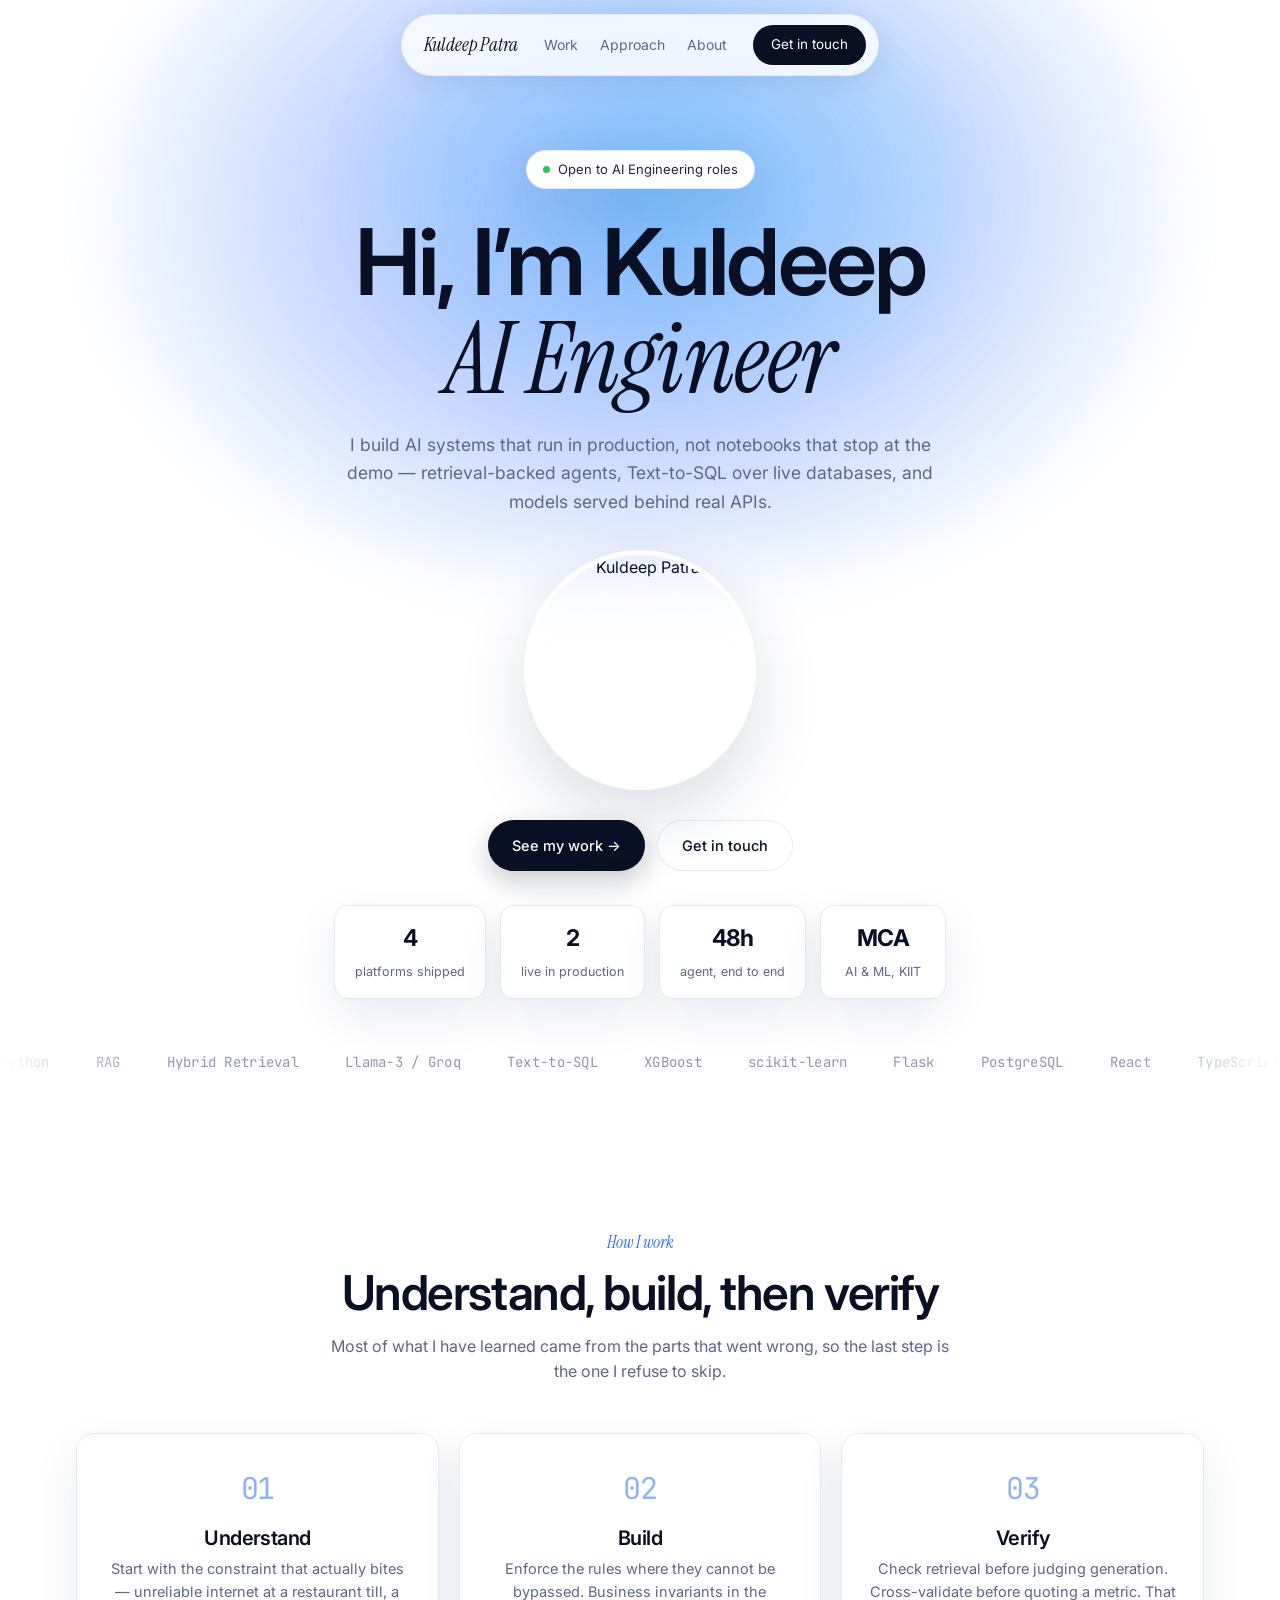
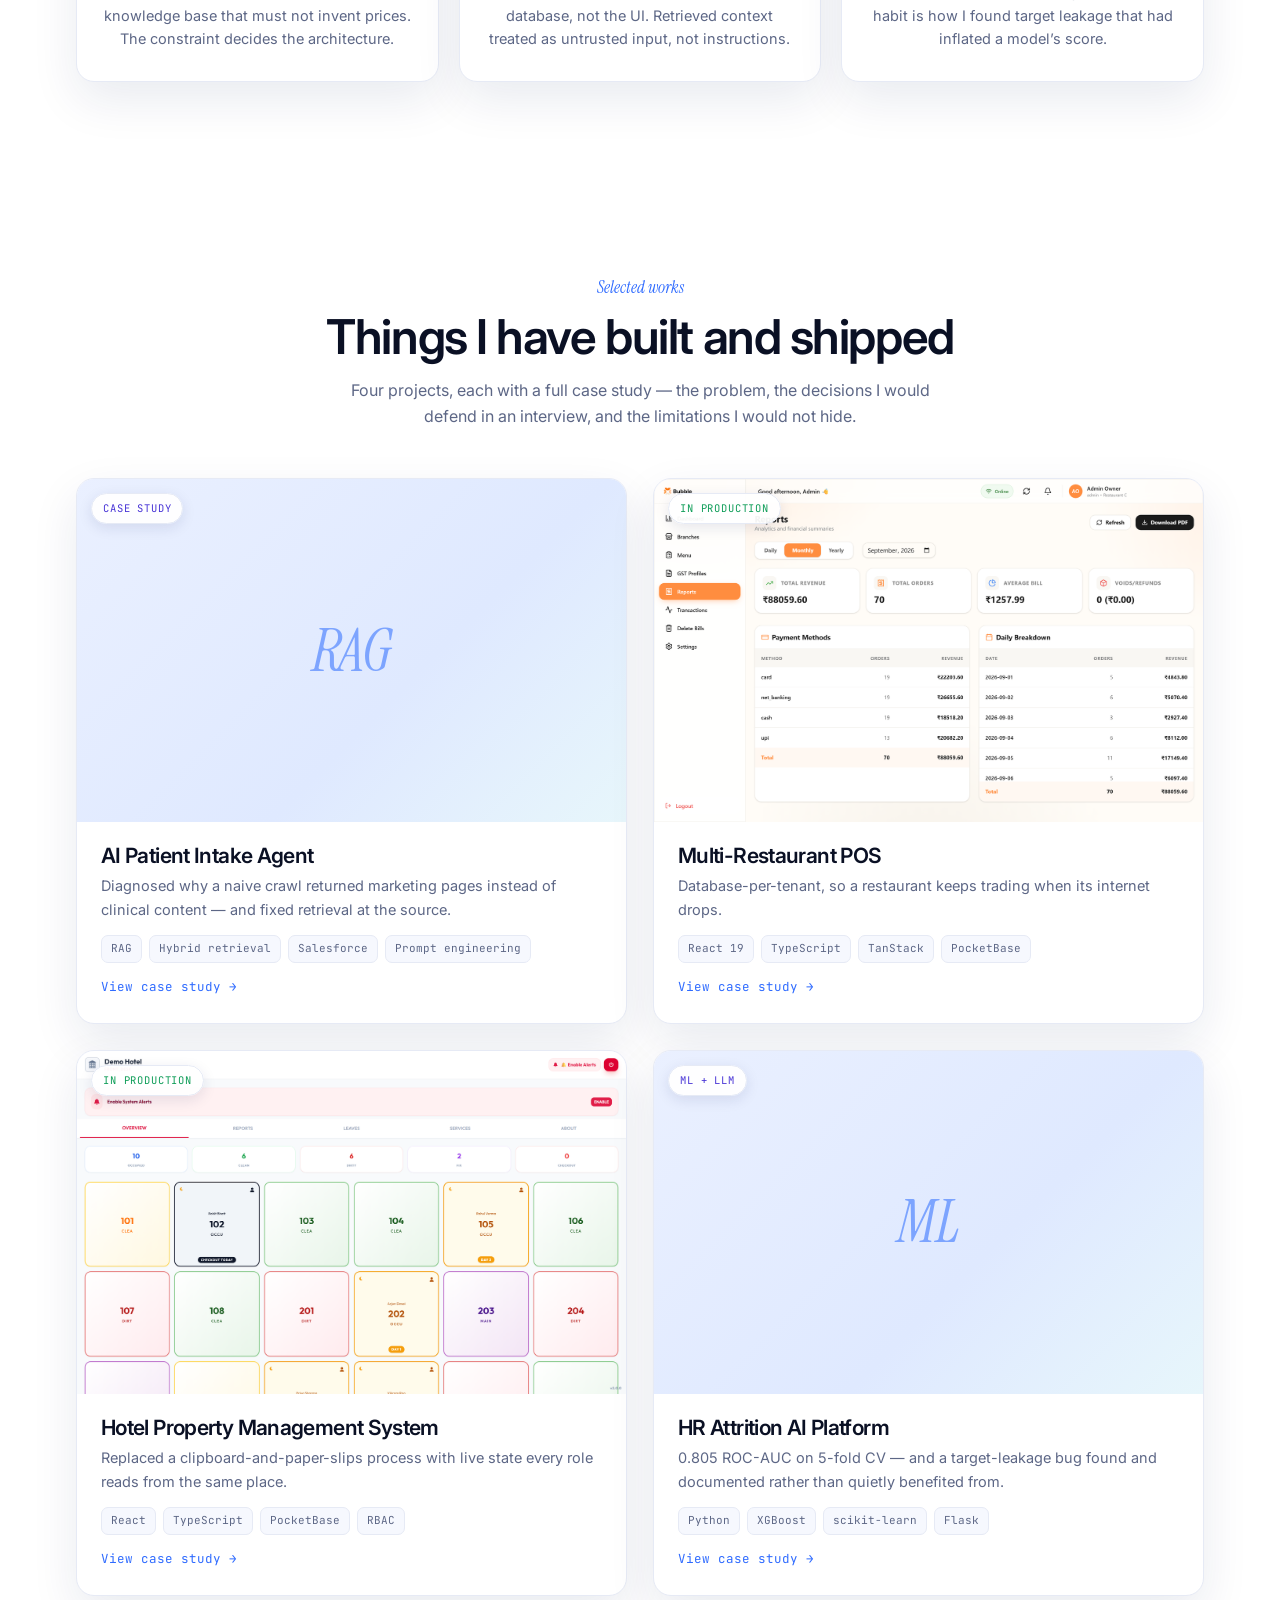
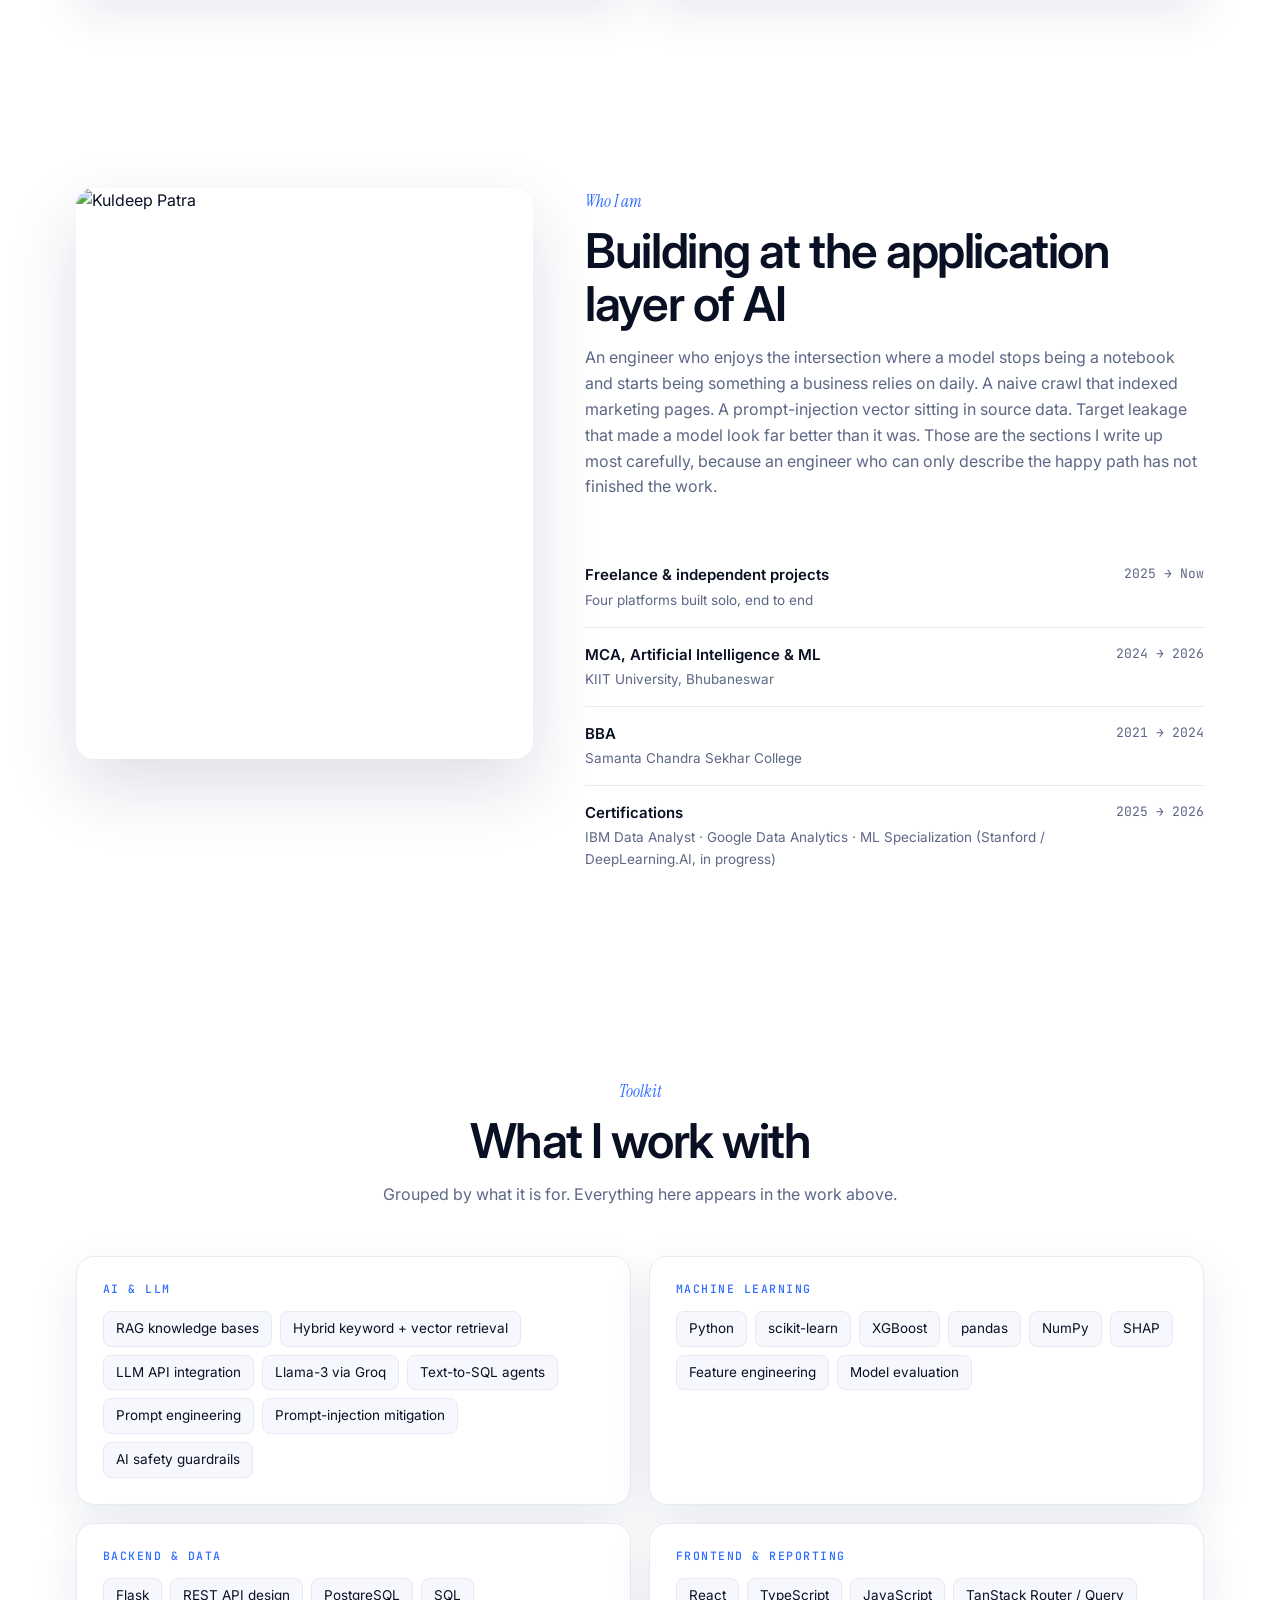
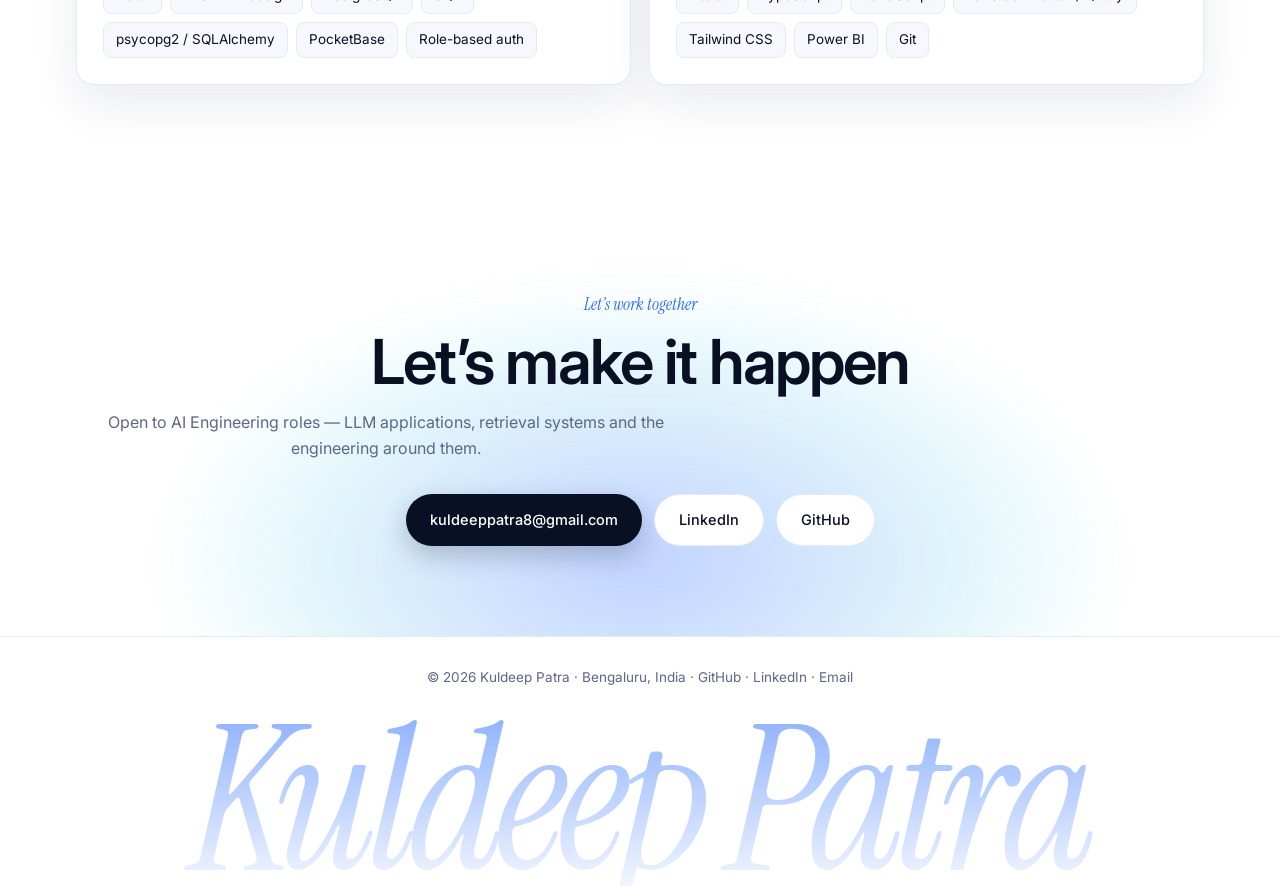
==== commit ee841be0: "portfolio: redesign on a light, editorial, blue-gradient theme Rebuilds the visual language around a" ====
--- a/index.html
+++ b/index.html
@@ -9,227 +9,215 @@
 <meta property="og:description" content="AI Engineer building production LLM applications — RAG, Text-to-SQL, machine learning and the engineering around them.">
 <meta property="og:image" content="https://github.com/2470185.png">
 <meta property="og:type" content="website">
-<meta name="theme-color" content="#07070b">
+<meta name="theme-color" content="#ffffff">
 <link rel="icon" href="https://github.com/2470185.png">
 <link rel="preconnect" href="https://fonts.googleapis.com">
 <link rel="preconnect" href="https://fonts.gstatic.com" crossorigin>
-<link href="https://fonts.googleapis.com/css2?family=Syne:wght@600;700;800&family=JetBrains+Mono:wght@300;400;500&family=Inter:wght@300;400;500;600&display=swap" rel="stylesheet">
+<link href="https://fonts.googleapis.com/css2?family=Instrument+Serif:ital@0;1&family=Inter:wght@400;500;600&family=JetBrains+Mono:wght@400;500&display=swap" rel="stylesheet">
 <link rel="stylesheet" href="assets/css/style.css">
-<style>
-.hero{min-height:92svh;display:flex;align-items:center;padding:128px 0 72px}
-.hero-grid{display:grid;grid-template-columns:1.4fr .6fr;gap:60px;align-items:center}
-.eyebrow{font-family:var(--mono);font-size:12px;letter-spacing:.14em;text-transform:uppercase;color:var(--accent);margin-bottom:20px}
-h1{font-weight:800;font-size:clamp(40px,6.2vw,74px);line-height:1.02;margin-bottom:20px}
-h1 em{font-style:normal;color:var(--accent)}
-.role{font-family:var(--mono);font-size:clamp(12.5px,1.5vw,15px);margin-bottom:22px;color:var(--muted)}
-.role b{color:var(--amber);font-weight:400}
-.lede{font-size:clamp(15px,1.6vw,17px);color:var(--muted);max-width:58ch;margin-bottom:32px}
-.cta-row{display:flex;gap:12px;flex-wrap:wrap}
-.portrait{position:relative}
-.portrait img{width:100%;border-radius:16px;border:1px solid var(--line);filter:grayscale(.2) contrast(1.04);box-shadow:0 24px 64px rgba(0,0,0,.6)}
-.portrait::before{content:'';position:absolute;inset:-14px;border-radius:22px;z-index:-1;background:linear-gradient(140deg,rgba(124,106,247,.32),transparent 55%,rgba(232,197,71,.15));filter:blur(24px)}
-.projects{display:grid;grid-template-columns:repeat(2,1fr);gap:20px}
-.proj{position:relative;border:1px solid var(--line);border-radius:var(--radius);padding:28px;background:var(--surface);
-  transition:border-color .22s,transform .22s,background .22s;display:flex;flex-direction:column}
-.proj:hover{border-color:var(--line-hi);transform:translateY(-4px);background:var(--surface-2)}
-.proj-hit{position:absolute;inset:0;z-index:2;border-radius:var(--radius)}
-.proj-top{display:flex;align-items:flex-start;justify-content:space-between;gap:12px;margin-bottom:12px}
-.proj h3{font-weight:700;font-size:20px}
-.proj-one{color:var(--text);font-size:14.5px;margin-bottom:10px}
-.proj-impact{color:var(--muted);font-size:14px;margin-bottom:18px;flex:1}
-.stack{display:flex;flex-wrap:wrap;gap:6px;margin-bottom:16px}
-.proj-link{font-family:var(--mono);font-size:12.5px;color:var(--accent)}
-.proj:hover .proj-link{text-decoration:underline}
-.skills{display:grid;grid-template-columns:repeat(2,1fr);gap:18px}
-.skill-cat{border:1px solid var(--line);border-radius:var(--radius);padding:24px;background:var(--surface)}
-.skill-cat h4{font-family:var(--mono);font-size:11.5px;letter-spacing:.12em;text-transform:uppercase;color:var(--accent);margin-bottom:14px}
-.skill-list{display:flex;flex-wrap:wrap;gap:7px}
-.skill{font-size:13.5px;border:1px solid var(--line);border-radius:7px;padding:5px 11px}
-.tl{border-left:1px solid var(--line);padding-left:28px;margin-left:6px}
-.tl-item{position:relative;padding-bottom:34px}
-.tl-item:last-child{padding-bottom:0}
-.tl-item::before{content:'';position:absolute;left:-34px;top:7px;width:11px;height:11px;border-radius:50%;background:var(--bg);border:2px solid var(--accent)}
-.tl-when{font-family:var(--mono);font-size:12px;color:var(--accent);margin-bottom:6px}
-.tl-item h3{font-weight:700;font-size:18px;margin-bottom:3px}
-.tl-org{color:var(--muted);font-size:14px}
-.contact-box{border:1px solid var(--line);border-radius:16px;padding:48px 36px;text-align:center;background:var(--surface)}
-.contact-box p{color:var(--muted);max-width:52ch;margin:0 auto 26px}
-.links{display:flex;gap:12px;justify-content:center;flex-wrap:wrap}
-@media(max-width:900px){
-  .hero-grid{grid-template-columns:1fr;gap:40px}.portrait{max-width:270px}
-  .projects,.skills{grid-template-columns:1fr}.nav-links{display:none}section{padding:66px 0}
-}
-</style>
 </head>
 <body>
-<div class="mesh"></div><div class="grid-lines"></div>
 <nav><div class="nav-in">
-  <a href="index.html" class="logo">kuldeep<span>.</span></a>
+  <a href="index.html" class="logo">Kuldeep Patra</a>
   <ul class="nav-links">
     <li><a href="index.html#work">Work</a></li>
-    <li><a href="index.html#skills">Skills</a></li>
+    <li><a href="index.html#process">Approach</a></li>
     <li><a href="index.html#about">About</a></li>
-    <li><a href="index.html#contact">Contact</a></li>
   </ul>
-  <a class="pill" href="index.html#contact"><span class="dot"></span>Open to AI roles</a>
+  <a class="nav-cta" href="index.html#contact">Get in touch</a>
 </div></nav>
 
+<div class="aurora"></div><div class="fade-out"></div>
+
 <section class="hero" id="home">
-  <div class="wrap"><div class="hero-grid">
-    <div>
-      <div class="eyebrow">AI Engineer &middot; Bengaluru, India</div>
-      <h1>Kuldeep<br><em>Patra</em></h1>
-      <div class="role">LLM Applications &middot; <b>RAG</b> &middot; Text-to-SQL &middot; Machine Learning</div>
-      <p class="lede">I build AI systems that run in production, not notebooks that stop at the
-        demo. Four platforms built solo end to end and deployed for real users, alongside
-        retrieval-backed agents and models served behind real APIs.</p>
-      <div class="cta-row">
-        <a class="btn btn-p" href="#work">View my work</a>
-        <a class="btn btn-s" href="https://github.com/2470185" target="_blank" rel="noopener">GitHub &#8599;</a>
-        <a class="btn btn-s" href="https://www.linkedin.com/in/kuldeeppatra" target="_blank" rel="noopener">LinkedIn &#8599;</a>
+  <div class="wrap">
+    <span class="badge"><span class="dot"></span>Open to AI Engineering roles</span>
+    <h1>Hi, I&rsquo;m Kuldeep<span class="serif">AI Engineer</span></h1>
+    <p class="hero-sub">I build AI systems that run in production, not notebooks that stop at the
+      demo &mdash; retrieval-backed agents, Text-to-SQL over live databases, and models served
+      behind real APIs.</p>
+    <div class="portrait-wrap"><img src="https://github.com/2470185.png" alt="Kuldeep Patra" width="240" height="240"></div>
+    <div class="hero-cta">
+      <a class="btn btn-p" href="#work">See my work &rarr;</a>
+      <a class="btn btn-s" href="mailto:kuldeeppatra8@gmail.com">Get in touch</a>
+    </div>
+    <div class="stat-row">
+      <div class="stat"><b>4</b><span>platforms shipped</span></div>
+      <div class="stat"><b>2</b><span>live in production</span></div>
+      <div class="stat"><b>48h</b><span>agent, end to end</span></div>
+      <div class="stat"><b>MCA</b><span>AI &amp; ML, KIIT</span></div>
+    </div>
+  </div>
+  <div class="marquee"><div class="marquee-track"><span class="mq-item">Python</span><span class="mq-item">RAG</span><span class="mq-item">Hybrid Retrieval</span><span class="mq-item">Llama-3 / Groq</span><span class="mq-item">Text-to-SQL</span><span class="mq-item">XGBoost</span><span class="mq-item">scikit-learn</span><span class="mq-item">Flask</span><span class="mq-item">PostgreSQL</span><span class="mq-item">React</span><span class="mq-item">TypeScript</span><span class="mq-item">PocketBase</span><span class="mq-item">Prompt Engineering</span><span class="mq-item">AI Safety</span><span class="mq-item">Power BI</span><span class="mq-item">Python</span><span class="mq-item">RAG</span><span class="mq-item">Hybrid Retrieval</span><span class="mq-item">Llama-3 / Groq</span><span class="mq-item">Text-to-SQL</span><span class="mq-item">XGBoost</span><span class="mq-item">scikit-learn</span><span class="mq-item">Flask</span><span class="mq-item">PostgreSQL</span><span class="mq-item">React</span><span class="mq-item">TypeScript</span><span class="mq-item">PocketBase</span><span class="mq-item">Prompt Engineering</span><span class="mq-item">AI Safety</span><span class="mq-item">Power BI</span></div></div>
+</section>
+
+<section id="process">
+  <div class="wrap center">
+    <div class="rv">
+      <div class="kicker">How I work</div>
+      <h2>Understand, build, then verify</h2>
+      <p class="sec-sub">Most of what I have learned came from the parts that went wrong, so the
+        last step is the one I refuse to skip.</p>
+    </div>
+    <div class="process">
+      <div class="step rv"><div class="step-n">01</div><h3>Understand</h3>
+        <p>Start with the constraint that actually bites &mdash; unreliable internet at a restaurant
+          till, a knowledge base that must not invent prices. The constraint decides the architecture.</p></div>
+      <div class="step rv"><div class="step-n">02</div><h3>Build</h3>
+        <p>Enforce the rules where they cannot be bypassed. Business invariants in the database,
+          not the UI. Retrieved context treated as untrusted input, not instructions.</p></div>
+      <div class="step rv"><div class="step-n">03</div><h3>Verify</h3>
+        <p>Check retrieval before judging generation. Cross-validate before quoting a metric.
+          That habit is how I found target leakage that had inflated a model&rsquo;s score.</p></div>
+    </div>
+  </div>
+</section>
+
+<section id="work">
+  <div class="wrap">
+    <div class="rv center">
+      <div class="kicker">Selected works</div>
+      <h2>Things I have built and shipped</h2>
+      <p class="sec-sub">Four projects, each with a full case study &mdash; the problem, the decisions
+        I would defend in an interview, and the limitations I would not hide.</p>
+    </div>
+    <div class="works">
+      <article class="work rv">
+        <a class="work-hit" href="projects/ai-patient-intake-agent.html" aria-label="AI Patient Intake Agent case study"></a>
+        <div class="work-media noshot"><span class="ribbon case">Case study</span><span class="glyph">RAG</span></div>
+        <div class="work-body">
+          <h3>AI Patient Intake Agent</h3>
+          <p>Diagnosed why a naive crawl returned marketing pages instead of clinical content — and fixed retrieval at the source.</p>
+          <div class="work-tags"><span class="chip">RAG</span><span class="chip">Hybrid retrieval</span><span class="chip">Salesforce</span><span class="chip">Prompt engineering</span></div>
+          <span class="work-go">View case study &rarr;</span>
+        </div>
+      </article>
+      <article class="work rv">
+        <a class="work-hit" href="projects/multi-restaurant-pos.html" aria-label="Multi-Restaurant POS case study"></a>
+        <div class="work-media"><span class="ribbon live">In production</span><img src="assets/img/pos/06-revenue-analytics.png" alt="Multi-Restaurant POS" loading="lazy"></div>
+        <div class="work-body">
+          <h3>Multi-Restaurant POS</h3>
+          <p>Database-per-tenant, so a restaurant keeps trading when its internet drops.</p>
+          <div class="work-tags"><span class="chip">React 19</span><span class="chip">TypeScript</span><span class="chip">TanStack</span><span class="chip">PocketBase</span></div>
+          <span class="work-go">View case study &rarr;</span>
+        </div>
+      </article>
+      <article class="work rv">
+        <a class="work-hit" href="projects/hotel-pms.html" aria-label="Hotel Property Management System case study"></a>
+        <div class="work-media"><span class="ribbon live">In production</span><img src="assets/img/pms/10-front-desk-rooms.png" alt="Hotel Property Management System" loading="lazy"></div>
+        <div class="work-body">
+          <h3>Hotel Property Management System</h3>
+          <p>Replaced a clipboard-and-paper-slips process with live state every role reads from the same place.</p>
+          <div class="work-tags"><span class="chip">React</span><span class="chip">TypeScript</span><span class="chip">PocketBase</span><span class="chip">RBAC</span></div>
+          <span class="work-go">View case study &rarr;</span>
+        </div>
+      </article>
+      <article class="work rv">
+        <a class="work-hit" href="projects/hr-attrition-platform.html" aria-label="HR Attrition AI Platform case study"></a>
+        <div class="work-media noshot"><span class="ribbon case">ML + LLM</span><span class="glyph">ML</span></div>
+        <div class="work-body">
+          <h3>HR Attrition AI Platform</h3>
+          <p>0.805 ROC-AUC on 5-fold CV — and a target-leakage bug found and documented rather than quietly benefited from.</p>
+          <div class="work-tags"><span class="chip">Python</span><span class="chip">XGBoost</span><span class="chip">scikit-learn</span><span class="chip">Flask</span></div>
+          <span class="work-go">View case study &rarr;</span>
+        </div>
+      </article>
+    </div>
+  </div>
+</section>
+
+<section id="about">
+  <div class="wrap">
+    <div class="about-grid">
+      <div class="about-photo rv"><img src="https://github.com/2470185.png" alt="Kuldeep Patra"></div>
+      <div class="rv">
+        <div class="kicker">Who I am</div>
+        <h2>Building at the application layer of AI</h2>
+        <p class="sec-sub">An engineer who enjoys the intersection where a model stops being a
+          notebook and starts being something a business relies on daily. A naive crawl that indexed
+          marketing pages. A prompt-injection vector sitting in source data. Target leakage that made
+          a model look far better than it was. Those are the sections I write up most carefully,
+          because an engineer who can only describe the happy path has not finished the work.</p>
+        <table class="tbl">
+          <tr><td><b>Freelance &amp; independent projects</b><span>Four platforms built solo, end to end</span></td><td>2025 &rarr; Now</td></tr>
+          <tr><td><b>MCA, Artificial Intelligence &amp; ML</b><span>KIIT University, Bhubaneswar</span></td><td>2024 &rarr; 2026</td></tr>
+          <tr><td><b>BBA</b><span>Samanta Chandra Sekhar College</span></td><td>2021 &rarr; 2024</td></tr>
+          <tr><td><b>Certifications</b><span>IBM Data Analyst &middot; Google Data Analytics &middot; ML Specialization (Stanford / DeepLearning.AI, in progress)</span></td><td>2025 &rarr; 2026</td></tr>
+        </table>
       </div>
     </div>
-    <div class="portrait"><img src="https://github.com/2470185.png" alt="Kuldeep Patra" width="420" height="560"></div>
-  </div></div>
-</section>
-
-<section id="work">
+  </div>
+</section>
+
+<section id="skills">
+  <div class="wrap">
+    <div class="rv center">
+      <div class="kicker">Toolkit</div>
+      <h2>What I work with</h2>
+      <p class="sec-sub">Grouped by what it is for. Everything here appears in the work above.</p>
+    </div>
+    <div class="skillgrid">
+      <div class="skillcard rv"><h4>AI &amp; LLM</h4><div>
+        <span>RAG knowledge bases</span><span>Hybrid keyword + vector retrieval</span>
+        <span>LLM API integration</span><span>Llama-3 via Groq</span><span>Text-to-SQL agents</span>
+        <span>Prompt engineering</span><span>Prompt-injection mitigation</span><span>AI safety guardrails</span>
+      </div></div>
+      <div class="skillcard rv"><h4>Machine learning</h4><div>
+        <span>Python</span><span>scikit-learn</span><span>XGBoost</span><span>pandas</span>
+        <span>NumPy</span><span>SHAP</span><span>Feature engineering</span><span>Model evaluation</span>
+      </div></div>
+      <div class="skillcard rv"><h4>Backend &amp; data</h4><div>
+        <span>Flask</span><span>REST API design</span><span>PostgreSQL</span><span>SQL</span>
+        <span>psycopg2 / SQLAlchemy</span><span>PocketBase</span><span>Role-based auth</span>
+      </div></div>
+      <div class="skillcard rv"><h4>Frontend &amp; reporting</h4><div>
+        <span>React</span><span>TypeScript</span><span>JavaScript</span>
+        <span>TanStack Router / Query</span><span>Tailwind CSS</span><span>Power BI</span><span>Git</span>
+      </div></div>
+    </div>
+  </div>
+</section>
+
+<section class="cta" id="contact">
   <div class="wrap">
     <div class="rv">
-      <div class="sec-head"><span class="sec-num">01</span><h2>Selected work</h2></div>
-      <p class="sec-sub">Four projects, each with a full case study &mdash; the problem, the architecture,
-        the decisions I would defend in an interview, and the limitations I would not hide.</p>
-    </div>
-    <div class="projects">
-      <article class="proj rv">
-        <a class="proj-hit" href="projects/ai-patient-intake-agent.html" aria-label="AI Patient Intake Agent case study"></a>
-        <div class="proj-top">
-          <h3>AI Patient Intake Agent</h3>
-          <span class="tag tag-case">Case study</span>
-        </div>
-        <p class="proj-one">A multi-turn clinical intake agent, built end to end in 48 hours.</p>
-        <p class="proj-impact">Diagnosed why a naive crawl returned marketing pages instead of clinical content — and fixed retrieval at the source.</p>
-        <div class="stack"><span class="chip">RAG</span><span class="chip">Hybrid retrieval</span><span class="chip">Salesforce</span><span class="chip">Prompt engineering</span><span class="chip">AI safety</span></div>
-        <span class="proj-link">View case study &rarr;</span>
-      </article>
-      <article class="proj rv">
-        <a class="proj-hit" href="projects/multi-restaurant-pos.html" aria-label="Multi-Restaurant POS case study"></a>
-        <div class="proj-top">
-          <h3>Multi-Restaurant POS</h3>
-          <span class="tag tag-live">In production</span>
-        </div>
-        <p class="proj-one">Order capture, live floor state and GST billing across three restaurant outlets.</p>
-        <p class="proj-impact">Database-per-tenant, so a restaurant keeps trading when its internet drops.</p>
-        <div class="stack"><span class="chip">React 19</span><span class="chip">TypeScript</span><span class="chip">TanStack</span><span class="chip">PocketBase</span><span class="chip">Realtime SSE</span></div>
-        <span class="proj-link">View case study &rarr;</span>
-      </article>
-      <article class="proj rv">
-        <a class="proj-hit" href="projects/hotel-pms.html" aria-label="Hotel Property Management System case study"></a>
-        <div class="proj-top">
-          <h3>Hotel Property Management System</h3>
-          <span class="tag tag-live">In production</span>
-        </div>
-        <p class="proj-one">Room operations, housekeeping, payroll and staff workflows across five role-based views.</p>
-        <p class="proj-impact">Replaced a clipboard-and-paper-slips process with live state every role reads from the same place.</p>
-        <div class="stack"><span class="chip">React</span><span class="chip">TypeScript</span><span class="chip">PocketBase</span><span class="chip">RBAC</span><span class="chip">Web Push</span></div>
-        <span class="proj-link">View case study &rarr;</span>
-      </article>
-      <article class="proj rv">
-        <a class="proj-hit" href="projects/hr-attrition-platform.html" aria-label="HR Attrition AI Platform case study"></a>
-        <div class="proj-top">
-          <h3>HR Attrition AI Platform</h3>
-          <span class="tag tag-ml">ML + LLM</span>
-        </div>
-        <p class="proj-one">Predict who is likely to leave, and let HR interrogate the data in plain English.</p>
-        <p class="proj-impact">0.805 ROC-AUC on 5-fold CV — and a target-leakage bug found and documented rather than quietly benefited from.</p>
-        <div class="stack"><span class="chip">Python</span><span class="chip">XGBoost</span><span class="chip">scikit-learn</span><span class="chip">Flask</span><span class="chip">PostgreSQL</span></div>
-        <span class="proj-link">View case study &rarr;</span>
-      </article>
-    </div>
-  </div>
-</section>
-
-<section id="skills">
-  <div class="wrap">
-    <div class="rv">
-      <div class="sec-head"><span class="sec-num">02</span><h2>Skills</h2></div>
-      <p class="sec-sub">Grouped by what they are for. Everything here appears in the work above.</p>
-    </div>
-    <div class="skills">
-      <div class="skill-cat rv"><h4>AI &amp; LLM</h4><div class="skill-list">
-        <span class="skill">RAG knowledge bases</span><span class="skill">Hybrid keyword + vector retrieval</span>
-        <span class="skill">LLM API integration</span><span class="skill">Llama-3 via Groq</span>
-        <span class="skill">Text-to-SQL agents</span><span class="skill">Prompt engineering</span>
-        <span class="skill">Prompt-injection mitigation</span><span class="skill">AI safety guardrails</span>
-      </div></div>
-      <div class="skill-cat rv"><h4>Machine learning</h4><div class="skill-list">
-        <span class="skill">Python</span><span class="skill">scikit-learn</span><span class="skill">XGBoost</span>
-        <span class="skill">pandas</span><span class="skill">NumPy</span><span class="skill">SHAP</span>
-        <span class="skill">Feature engineering</span><span class="skill">Model evaluation</span>
-      </div></div>
-      <div class="skill-cat rv"><h4>Backend &amp; data</h4><div class="skill-list">
-        <span class="skill">Flask</span><span class="skill">REST API design</span><span class="skill">PostgreSQL</span>
-        <span class="skill">SQL</span><span class="skill">psycopg2 / SQLAlchemy</span>
-        <span class="skill">PocketBase</span><span class="skill">Role-based auth</span>
-      </div></div>
-      <div class="skill-cat rv"><h4>Frontend &amp; reporting</h4><div class="skill-list">
-        <span class="skill">React</span><span class="skill">TypeScript</span><span class="skill">JavaScript</span>
-        <span class="skill">TanStack Router / Query</span><span class="skill">Tailwind CSS</span>
-        <span class="skill">Power BI</span><span class="skill">Git &amp; GitHub</span>
-      </div></div>
-    </div>
-  </div>
-</section>
-
-<section id="about">
-  <div class="wrap rv">
-    <div class="sec-head"><span class="sec-num">03</span><h2>About</h2></div>
-    <p class="sec-sub" style="max-width:76ch">Most of what I have learned came from the parts that went
-      wrong. A naive crawl that indexed marketing pages instead of clinical content. A prompt-injection
-      vector sitting in source data, waiting to be ingested. Target leakage that made a model look far
-      better than it actually was. Those are the sections I write up most carefully, because an engineer
-      who can only describe the happy path has not really finished the work.</p>
-    <div class="tl">
-      <div class="tl-item"><div class="tl-when">2025 &mdash; Present</div>
-        <h3>Freelance &amp; independent projects</h3>
-        <div class="tl-org">Four platforms built solo end to end and deployed for real users &mdash;
-          requirements, data modelling, build, deployment and ongoing support.</div></div>
-      <div class="tl-item"><div class="tl-when">2024 &mdash; 2026</div>
-        <h3>MCA, Artificial Intelligence &amp; Machine Learning</h3>
-        <div class="tl-org">KIIT University, Bhubaneswar</div></div>
-      <div class="tl-item"><div class="tl-when">2021 &mdash; 2024</div>
-        <h3>BBA</h3><div class="tl-org">Samanta Chandra Sekhar College</div></div>
-      <div class="tl-item"><div class="tl-when">Certifications</div>
-        <h3>Continuing study</h3>
-        <div class="tl-org">IBM Data Analyst &middot; Google Data Analytics &middot; AI-ML, CTTC Bhubaneswar &middot;
-          Machine Learning Specialization, Stanford &amp; DeepLearning.AI (in progress)</div></div>
-    </div>
-  </div>
-</section>
-
-<section id="contact">
-  <div class="wrap rv"><div class="contact-box">
-    <h2>Let&rsquo;s talk</h2>
-    <p>Open to AI Engineering roles &mdash; LLM applications, retrieval systems and the engineering around them.</p>
-    <div class="links">
-      <a class="btn btn-p" href="mailto:kuldeeppatra8@gmail.com">kuldeeppatra8@gmail.com</a>
-      <a class="btn btn-s" href="https://www.linkedin.com/in/kuldeeppatra" target="_blank" rel="noopener">LinkedIn &#8599;</a>
-      <a class="btn btn-s" href="https://github.com/2470185" target="_blank" rel="noopener">GitHub &#8599;</a>
-    </div>
-  </div></div>
-</section>
-<footer><div class="wrap">
-  &copy; 2026 Kuldeep Patra &middot; Bengaluru, India &middot;
-  <a href="https://github.com/2470185" target="_blank" rel="noopener">GitHub</a> &middot;
-  <a href="https://www.linkedin.com/in/kuldeeppatra" target="_blank" rel="noopener">LinkedIn</a>
-</div></footer>
+      <div class="kicker">Let&rsquo;s work together</div>
+      <h2>Let&rsquo;s make it happen</h2>
+      <p class="sec-sub center" style="margin-bottom:32px">Open to AI Engineering roles &mdash; LLM
+        applications, retrieval systems and the engineering around them.</p>
+      <div class="hero-cta">
+        <a class="btn btn-p" href="mailto:kuldeeppatra8@gmail.com">kuldeeppatra8@gmail.com</a>
+        <a class="btn btn-s" href="https://www.linkedin.com/in/kuldeeppatra" target="_blank" rel="noopener">LinkedIn</a>
+        <a class="btn btn-s" href="https://github.com/2470185" target="_blank" rel="noopener">GitHub</a>
+      </div>
+    </div>
+  </div>
+</section>
+<footer>
+  <div class="wrap">
+    <p>&copy; 2026 Kuldeep Patra &middot; Bengaluru, India &middot;
+      <a href="https://github.com/2470185" target="_blank" rel="noopener">GitHub</a> &middot;
+      <a href="https://www.linkedin.com/in/kuldeeppatra" target="_blank" rel="noopener">LinkedIn</a> &middot;
+      <a href="mailto:kuldeeppatra8@gmail.com">Email</a></p>
+    <div class="wordmark">Kuldeep Patra</div>
+  </div>
+</footer>
 <script>
 (function(){
   var io=new IntersectionObserver(function(es){es.forEach(function(e){
     if(e.isIntersecting){e.target.classList.add('in');io.unobserve(e.target);}});},
-    {threshold:.1,rootMargin:'0px 0px -40px 0px'});
+    {threshold:.08,rootMargin:'0px 0px -50px 0px'});
   document.querySelectorAll('.rv').forEach(function(el,i){
-    el.style.transitionDelay=(Math.min(i,5)*55)+'ms';io.observe(el);});
+    el.style.transitionDelay=(Math.min(i,6)*70)+'ms';io.observe(el);});
+
+  // subtle parallax on the hero gradient
+  var au=document.querySelector('.aurora');
+  if(au && !window.matchMedia('(prefers-reduced-motion: reduce)').matches){
+    window.addEventListener('scroll',function(){
+      var y=window.scrollY;
+      if(y<900) au.style.transform='translateY('+(y*0.16)+'px)';
+    },{passive:true});
+  }
 })();
 </script>
 </body>
--- a/assets/css/style.css
+++ b/assets/css/style.css
@@ -1,88 +1,217 @@
 /* Kuldeep Patra — portfolio
-   Dark, engineering-forward. Projects first. */
+   Light, editorial, blue-gradient. Projects first. */
 
 *{margin:0;padding:0;box-sizing:border-box}
 :root{
-  --bg:#07070b; --surface:rgba(255,255,255,.026); --surface-2:rgba(255,255,255,.045);
-  --accent:#7c6af7; --accent-soft:rgba(124,106,247,.14);
-  --amber:#e8c547; --green:#4ade80; --cyan:#5ad1e6;
-  --text:#f3f1fc; --muted:#9793b2; --dim:#565274;
-  --line:rgba(255,255,255,.085); --line-hi:rgba(124,106,247,.4);
-  --max:1180px; --radius:14px;
-  --mono:'JetBrains Mono','DM Mono',ui-monospace,monospace;
+  --bg:#ffffff; --bg-soft:#f6f8fe; --surface:#ffffff;
+  --ink:#0a1024; --ink-2:#1d2745; --muted:#5d6786; --dim:#8f97b0;
+  --line:#e6eaf5; --line-hi:#c3d0f5;
+  --blue:#2f6bff; --blue-2:#5b8dff; --blue-3:#8fb2ff; --blue-soft:#eaf0ff;
+  --cyan:#3fc8e4; --indigo:#4733d6;
+  --max:1180px; --radius:18px;
+  --mono:'JetBrains Mono',ui-monospace,monospace;
+  --serif:'Instrument Serif',Georgia,serif;
+  --shadow:0 18px 48px rgba(16,32,84,.09);
+  --shadow-lg:0 28px 70px rgba(16,32,84,.14);
 }
 html{scroll-behavior:smooth;-webkit-text-size-adjust:100%}
-body{background:var(--bg);color:var(--text);
+body{background:var(--bg);color:var(--ink);
   font-family:'Inter',system-ui,-apple-system,'Segoe UI',sans-serif;
-  font-weight:300;line-height:1.65;overflow-x:hidden;-webkit-font-smoothing:antialiased}
-::selection{background:var(--accent);color:#fff}
+  font-weight:400;line-height:1.62;overflow-x:hidden;-webkit-font-smoothing:antialiased}
+::selection{background:var(--blue);color:#fff}
 a{color:inherit}
 img{max-width:100%;display:block}
-h1,h2,h3,h4{font-family:'Syne',sans-serif;letter-spacing:-.025em;line-height:1.15}
-
-/* ambient */
-.mesh{position:fixed;inset:0;pointer-events:none;z-index:0;
-  background:
-   radial-gradient(ellipse 55% 45% at 78% 6%,rgba(124,106,247,.15),transparent 62%),
-   radial-gradient(ellipse 42% 38% at 8% 62%,rgba(90,209,230,.05),transparent 62%),
-   radial-gradient(ellipse 36% 32% at 88% 88%,rgba(232,197,71,.045),transparent 60%)}
-.grid-lines{position:fixed;inset:0;pointer-events:none;z-index:0;
-  background-image:linear-gradient(rgba(255,255,255,.02) 1px,transparent 1px),
-                   linear-gradient(90deg,rgba(255,255,255,.02) 1px,transparent 1px);
-  background-size:68px 68px;
-  mask-image:radial-gradient(ellipse 75% 55% at 60% 12%,#000,transparent);
-  -webkit-mask-image:radial-gradient(ellipse 75% 55% at 60% 12%,#000,transparent)}
-.wrap{position:relative;z-index:1;max-width:var(--max);margin:0 auto;padding:0 26px}
-
-/* nav */
-nav{position:fixed;top:0;left:0;right:0;z-index:100;
-  backdrop-filter:blur(18px);-webkit-backdrop-filter:blur(18px);
-  background:rgba(7,7,11,.8);border-bottom:1px solid var(--line)}
-.nav-in{max-width:var(--max);margin:0 auto;padding:15px 26px;display:flex;align-items:center;justify-content:space-between;gap:18px}
-.logo{font-family:'Syne',sans-serif;font-weight:800;font-size:16px;text-decoration:none;letter-spacing:-.02em}
-.logo span{color:var(--accent)}
-.nav-links{display:flex;gap:24px;list-style:none}
-.nav-links a{font-family:var(--mono);font-size:12px;letter-spacing:.06em;color:var(--muted);text-decoration:none;transition:color .18s}
-.nav-links a:hover,.nav-links a[aria-current]{color:var(--text)}
-.pill{display:inline-flex;align-items:center;gap:8px;padding:7px 14px;border-radius:999px;
-  border:1px solid rgba(74,222,128,.3);background:rgba(74,222,128,.07);
-  font-family:var(--mono);font-size:11px;color:var(--green);text-decoration:none;white-space:nowrap}
-.dot{width:6px;height:6px;border-radius:50%;background:var(--green);animation:pulse 2.4s infinite}
-@keyframes pulse{0%,100%{opacity:1}50%{opacity:.4}}
-
-/* buttons */
-.btn{display:inline-flex;align-items:center;gap:8px;padding:12px 22px;border-radius:9px;
-  font-size:14px;font-weight:500;text-decoration:none;
-  transition:transform .18s,box-shadow .18s,border-color .18s,background .18s}
-.btn-p{background:var(--accent);color:#fff;box-shadow:0 6px 22px rgba(124,106,247,.3)}
-.btn-p:hover{transform:translateY(-2px);box-shadow:0 10px 30px rgba(124,106,247,.42)}
-.btn-s{border:1px solid var(--line);color:var(--text);background:var(--surface)}
-.btn-s:hover{border-color:var(--line-hi);transform:translateY(-2px)}
-
-/* section scaffolding */
-section{padding:92px 0;position:relative;z-index:1}
-.sec-head{display:flex;align-items:baseline;gap:14px;margin-bottom:12px}
-.sec-num{font-family:var(--mono);font-size:12px;color:var(--accent)}
-h2{font-weight:700;font-size:clamp(27px,3.5vw,38px)}
-.sec-sub{color:var(--muted);max-width:64ch;margin-bottom:44px;font-size:15.5px}
-
-/* chips / tags */
-.chip{font-family:var(--mono);font-size:11px;color:var(--muted);
-  border:1px solid var(--line);border-radius:6px;padding:4px 9px;white-space:nowrap}
-.tag{font-family:var(--mono);font-size:10px;letter-spacing:.09em;text-transform:uppercase;
-  padding:5px 10px;border-radius:6px;white-space:nowrap}
-.tag-live{background:rgba(74,222,128,.1);color:var(--green);border:1px solid rgba(74,222,128,.26)}
-.tag-case{background:rgba(232,197,71,.09);color:var(--amber);border:1px solid rgba(232,197,71,.24)}
-.tag-ml{background:rgba(90,209,230,.09);color:var(--cyan);border:1px solid rgba(90,209,230,.24)}
-
-/* reveal */
-.rv{opacity:0;transform:translateY(20px);transition:opacity .55s ease,transform .55s ease}
+h1,h2,h3,h4{letter-spacing:-.03em;line-height:1.1;font-weight:600}
+.serif{font-family:var(--serif);font-style:italic;font-weight:400;letter-spacing:-.01em}
+.wrap{position:relative;z-index:2;max-width:var(--max);margin:0 auto;padding:0 26px}
+.narrow{max-width:880px;margin:0 auto}
+
+/* ---------- gradient field ---------- */
+.aurora{position:absolute;inset:0 0 auto 0;height:820px;z-index:0;pointer-events:none;overflow:hidden}
+.aurora::before{content:'';position:absolute;left:50%;top:-340px;transform:translateX(-50%);
+  width:1500px;height:1100px;border-radius:50%;
+  background:radial-gradient(closest-side,rgba(47,107,255,.55),rgba(91,141,255,.34) 42%,rgba(143,178,255,.16) 66%,transparent 76%);
+  filter:blur(18px)}
+.aurora::after{content:'';position:absolute;left:50%;top:-200px;transform:translateX(-46%);
+  width:1000px;height:760px;border-radius:50%;
+  background:radial-gradient(closest-side,rgba(63,200,228,.34),transparent 72%);
+  filter:blur(26px);mix-blend-mode:screen}
+.fade-out{position:absolute;left:0;right:0;top:520px;height:320px;z-index:1;pointer-events:none;
+  background:linear-gradient(180deg,rgba(255,255,255,0),#fff 78%)}
+
+/* ---------- nav ---------- */
+nav{position:fixed;top:14px;left:0;right:0;z-index:200;display:flex;justify-content:center;padding:0 20px}
+.nav-in{display:flex;align-items:center;gap:26px;padding:10px 12px 10px 22px;
+  border-radius:999px;background:rgba(255,255,255,.82);border:1px solid var(--line);
+  backdrop-filter:blur(16px);-webkit-backdrop-filter:blur(16px);box-shadow:0 8px 26px rgba(16,32,84,.08)}
+.logo{font-family:var(--serif);font-style:italic;font-size:19px;text-decoration:none;letter-spacing:-.01em}
+.nav-links{display:flex;gap:22px;list-style:none}
+.nav-links a{font-size:14px;color:var(--muted);text-decoration:none;transition:color .18s}
+.nav-links a:hover{color:var(--ink)}
+.nav-cta{background:var(--ink);color:#fff;border-radius:999px;padding:9px 18px;font-size:13.5px;
+  text-decoration:none;white-space:nowrap;transition:transform .18s,background .18s}
+.nav-cta:hover{transform:translateY(-1px);background:var(--blue)}
+
+/* ---------- hero ---------- */
+.hero{position:relative;padding:150px 0 60px;text-align:center}
+.badge{display:inline-flex;align-items:center;gap:8px;background:#fff;border:1px solid var(--line);
+  border-radius:999px;padding:8px 16px;font-size:13px;color:var(--ink-2);box-shadow:var(--shadow);margin-bottom:26px}
+.badge .dot{width:7px;height:7px;border-radius:50%;background:#22c55e;animation:pulse 2.4s infinite}
+@keyframes pulse{0%,100%{opacity:1}50%{opacity:.35}}
+.hero h1{font-size:clamp(44px,7.6vw,92px);line-height:1.02;margin-bottom:8px}
+.hero h1 .serif{display:block;font-size:clamp(46px,8vw,98px)}
+.hero-sub{max-width:56ch;margin:22px auto 0;color:var(--muted);font-size:clamp(15px,1.7vw,17.5px)}
+.hero-cta{display:flex;gap:12px;justify-content:center;flex-wrap:wrap;margin-top:30px}
+.portrait-wrap{position:relative;width:clamp(180px,22vw,232px);margin:34px auto 0}
+.portrait-wrap img{width:100%;aspect-ratio:1/1;object-fit:cover;object-position:center 22%;
+  border-radius:50%;border:5px solid #fff;box-shadow:var(--shadow-lg)}
+.stat-row{display:flex;gap:14px;justify-content:center;flex-wrap:wrap;margin-top:34px}
+.stat{background:#fff;border:1px solid var(--line);border-radius:14px;padding:14px 20px;box-shadow:var(--shadow);min-width:126px}
+.stat b{display:block;font-size:23px;letter-spacing:-.03em}
+.stat span{font-size:12.5px;color:var(--muted)}
+
+/* ---------- buttons ---------- */
+.btn{display:inline-flex;align-items:center;gap:9px;padding:13px 24px;border-radius:999px;
+  font-size:14.5px;font-weight:500;text-decoration:none;
+  transition:transform .2s,box-shadow .2s,background .2s,border-color .2s}
+.btn-p{background:var(--ink);color:#fff;box-shadow:0 10px 26px rgba(10,16,36,.22)}
+.btn-p:hover{transform:translateY(-2px);background:var(--blue);box-shadow:0 14px 34px rgba(47,107,255,.34)}
+.btn-s{background:#fff;border:1px solid var(--line);color:var(--ink)}
+.btn-s:hover{transform:translateY(-2px);border-color:var(--line-hi);box-shadow:var(--shadow)}
+
+/* ---------- marquee ---------- */
+.marquee{overflow:hidden;margin-top:52px;mask-image:linear-gradient(90deg,transparent,#000 12%,#000 88%,transparent);
+  -webkit-mask-image:linear-gradient(90deg,transparent,#000 12%,#000 88%,transparent)}
+.marquee-track{display:flex;gap:46px;width:max-content;animation:slide 34s linear infinite}
+.marquee:hover .marquee-track{animation-play-state:paused}
+@keyframes slide{to{transform:translateX(-50%)}}
+.mq-item{font-family:var(--mono);font-size:14px;color:var(--dim);white-space:nowrap;letter-spacing:.02em}
+
+/* ---------- sections ---------- */
+section{padding:96px 0;position:relative;z-index:2}
+.kicker{font-family:var(--serif);font-style:italic;font-size:17px;color:var(--blue);margin-bottom:10px}
+h2{font-size:clamp(30px,4.4vw,48px);margin-bottom:14px}
+.sec-sub{color:var(--muted);font-size:16px;max-width:62ch;margin-bottom:48px}
+.center{text-align:center}
+.center .sec-sub{margin-left:auto;margin-right:auto}
+
+/* ---------- process cards ---------- */
+.process{display:grid;grid-template-columns:repeat(3,1fr);gap:20px}
+.step{background:#fff;border:1px solid var(--line);border-radius:var(--radius);padding:30px 26px;
+  box-shadow:var(--shadow);transition:transform .25s,box-shadow .25s}
+.step:nth-child(2){transform:translateY(-16px)}
+.step:hover{transform:translateY(-8px);box-shadow:var(--shadow-lg)}
+.step:nth-child(2):hover{transform:translateY(-24px)}
+.step-n{font-family:var(--mono);font-size:30px;color:var(--blue-3);letter-spacing:-.04em;margin-bottom:14px}
+.step h3{font-size:20px;margin-bottom:8px}
+.step p{color:var(--muted);font-size:14.5px}
+
+/* ---------- work grid ---------- */
+.works{display:grid;grid-template-columns:repeat(2,1fr);gap:26px}
+.work{position:relative;border-radius:var(--radius);overflow:hidden;background:#fff;
+  border:1px solid var(--line);box-shadow:var(--shadow);
+  transition:transform .28s,box-shadow .28s,border-color .28s;display:flex;flex-direction:column}
+.work:hover{transform:translateY(-6px);box-shadow:var(--shadow-lg);border-color:var(--line-hi)}
+.work-hit{position:absolute;inset:0;z-index:3}
+.work-media{position:relative;aspect-ratio:16/10;overflow:hidden;background:var(--blue-soft);
+  display:flex;align-items:center;justify-content:center}
+.work-media img{width:100%;height:100%;object-fit:cover;object-position:top left;
+  transition:transform .5s cubic-bezier(.2,.7,.3,1)}
+.work:hover .work-media img{transform:scale(1.045)}
+.work-media.noshot{background:linear-gradient(135deg,#eaf0ff,#dfe9ff 60%,#e7f6fb)}
+.glyph{font-family:var(--serif);font-style:italic;font-size:58px;color:var(--blue-2);opacity:.75}
+.work-body{padding:22px 24px 24px}
+.work-body h3{font-size:21px;margin-bottom:7px}
+.work-body p{color:var(--muted);font-size:14.5px;margin-bottom:14px}
+.work-tags{display:flex;gap:7px;flex-wrap:wrap}
+.chip{font-family:var(--mono);font-size:11px;color:var(--muted);background:var(--bg-soft);
+  border:1px solid var(--line);border-radius:7px;padding:4px 9px;white-space:nowrap}
+.ribbon{position:absolute;top:14px;left:14px;z-index:2;font-family:var(--mono);font-size:10.5px;
+  letter-spacing:.08em;text-transform:uppercase;padding:6px 11px;border-radius:999px;
+  background:rgba(255,255,255,.94);border:1px solid var(--line);box-shadow:0 4px 14px rgba(16,32,84,.1)}
+.ribbon.live{color:#0f9d58}
+.ribbon.case{color:var(--indigo)}
+.work-go{font-family:var(--mono);font-size:12.5px;color:var(--blue);margin-top:14px;display:inline-block}
+.work:hover .work-go{text-decoration:underline}
+
+/* ---------- about / timeline ---------- */
+.about-grid{display:grid;grid-template-columns:.85fr 1.15fr;gap:52px;align-items:start}
+.about-photo img{width:100%;border-radius:var(--radius);box-shadow:var(--shadow-lg);
+  aspect-ratio:4/5;object-fit:cover;object-position:center 20%}
+.tbl{width:100%;border-collapse:collapse;margin-top:22px}
+.tbl td{padding:15px 0;border-bottom:1px solid var(--line);font-size:15px;vertical-align:top}
+.tbl td:last-child{text-align:right;color:var(--muted);font-family:var(--mono);font-size:13px;white-space:nowrap}
+.tbl tr:last-child td{border-bottom:none}
+.tbl b{font-weight:600}
+.tbl span{display:block;color:var(--muted);font-size:13.5px;margin-top:2px}
+
+/* ---------- skills ---------- */
+.skillgrid{display:grid;grid-template-columns:repeat(2,1fr);gap:18px}
+.skillcard{background:#fff;border:1px solid var(--line);border-radius:var(--radius);padding:26px;box-shadow:var(--shadow)}
+.skillcard h4{font-family:var(--mono);font-size:11.5px;letter-spacing:.13em;text-transform:uppercase;color:var(--blue);margin-bottom:15px;font-weight:500}
+.skillcard div{display:flex;flex-wrap:wrap;gap:8px}
+.skillcard span{font-size:13.5px;background:var(--bg-soft);border:1px solid var(--line);border-radius:8px;padding:6px 12px}
+
+/* ---------- cta + footer ---------- */
+.cta{position:relative;text-align:center;padding:110px 0 90px;overflow:hidden}
+.cta::before{content:'';position:absolute;left:50%;top:0;transform:translateX(-50%);
+  width:1300px;height:760px;border-radius:50%;z-index:0;
+  background:radial-gradient(closest-side,rgba(47,107,255,.3),rgba(63,200,228,.14) 52%,transparent 74%);filter:blur(16px)}
+.cta .wrap{position:relative;z-index:2}
+.cta h2{font-size:clamp(34px,5.4vw,62px)}
+footer{border-top:1px solid var(--line);padding:30px 0 0;text-align:center;color:var(--muted);font-size:13.5px}
+footer a{color:var(--muted);text-decoration:none}
+footer a:hover{color:var(--ink)}
+.wordmark{font-family:var(--serif);font-style:italic;font-size:clamp(62px,16vw,200px);
+  line-height:.86;letter-spacing:-.04em;
+  background:linear-gradient(180deg,var(--blue-3),rgba(143,178,255,.12));
+  -webkit-background-clip:text;background-clip:text;color:transparent;
+  margin-top:26px;user-select:none;overflow:hidden}
+
+/* ---------- project pages ---------- */
+.p-hero{padding:150px 0 46px;position:relative}
+.back{font-family:var(--mono);font-size:13px;color:var(--muted);text-decoration:none;display:inline-block;margin-bottom:20px}
+.back:hover{color:var(--blue)}
+.p-hero h1{font-size:clamp(34px,5.4vw,62px);margin-bottom:14px}
+.p-one{font-size:clamp(16px,1.9vw,19.5px);color:var(--muted);max-width:64ch;margin-bottom:20px}
+.p-meta{display:flex;gap:8px;flex-wrap:wrap;align-items:center;margin-bottom:26px}
+.two-col{display:grid;grid-template-columns:1fr 1fr;gap:44px}
+.two-col h3{font-size:20px;margin-bottom:10px}
+.two-col p{color:var(--muted);font-size:15.5px}
+.decs{display:flex;flex-direction:column;gap:16px}
+.dec{background:#fff;border:1px solid var(--line);border-left:3px solid var(--blue);
+  border-radius:14px;padding:24px 26px;box-shadow:var(--shadow);transition:transform .22s,box-shadow .22s}
+.dec:hover{transform:translateX(4px);box-shadow:var(--shadow-lg)}
+.dec h3{font-size:18.5px;margin-bottom:9px}
+.dec p{color:var(--muted);font-size:15px}
+.shots{display:flex;flex-direction:column;gap:30px}
+.shot{border:1px solid var(--line);border-radius:var(--radius);overflow:hidden;background:#fff;box-shadow:var(--shadow)}
+.shot img{width:100%}
+.shot figcaption{padding:14px 20px;color:var(--muted);font-size:13.5px;border-top:1px solid var(--line);background:var(--bg-soft)}
+.feats{display:grid;grid-template-columns:repeat(2,1fr);gap:16px}
+.feat{background:#fff;border:1px solid var(--line);border-radius:14px;padding:20px 22px;box-shadow:var(--shadow);transition:transform .22s}
+.feat:hover{transform:translateY(-3px)}
+.feat h4{font-size:15.5px;margin-bottom:6px}
+.feat p{color:var(--muted);font-size:14px}
+.limits{list-style:none;display:flex;flex-direction:column;gap:13px;max-width:78ch}
+.limits li{color:var(--muted);font-size:15.5px;padding-left:22px;position:relative}
+.limits li::before{content:'';position:absolute;left:0;top:11px;width:9px;height:2px;background:var(--blue-3)}
+.next{display:flex;gap:12px;flex-wrap:wrap}
+.flowbox{background:var(--bg-soft);border:1px solid var(--line);border-radius:var(--radius);padding:34px 26px;box-shadow:var(--shadow)}
+
+/* ---------- reveal ---------- */
+.rv{opacity:0;transform:translateY(24px);transition:opacity .6s cubic-bezier(.2,.7,.3,1),transform .6s cubic-bezier(.2,.7,.3,1)}
 .rv.in{opacity:1;transform:none}
 
-footer{border-top:1px solid var(--line);padding:26px 0;text-align:center;color:var(--dim);font-size:13px;position:relative;z-index:1}
-footer a{color:var(--muted);text-decoration:none}
-footer a:hover{color:var(--text)}
-
+@media(max-width:960px){
+  .process,.works,.skillgrid,.two-col,.feats{grid-template-columns:1fr}
+  .step:nth-child(2){transform:none}
+  .step:nth-child(2):hover{transform:translateY(-8px)}
+  .about-grid{grid-template-columns:1fr;gap:32px}
+  .nav-links{display:none}
+  section{padding:68px 0}
+  .hero{padding:124px 0 40px}
+}
 @media(prefers-reduced-motion:reduce){
   *{animation:none!important;transition:none!important}
   .rv{opacity:1;transform:none}
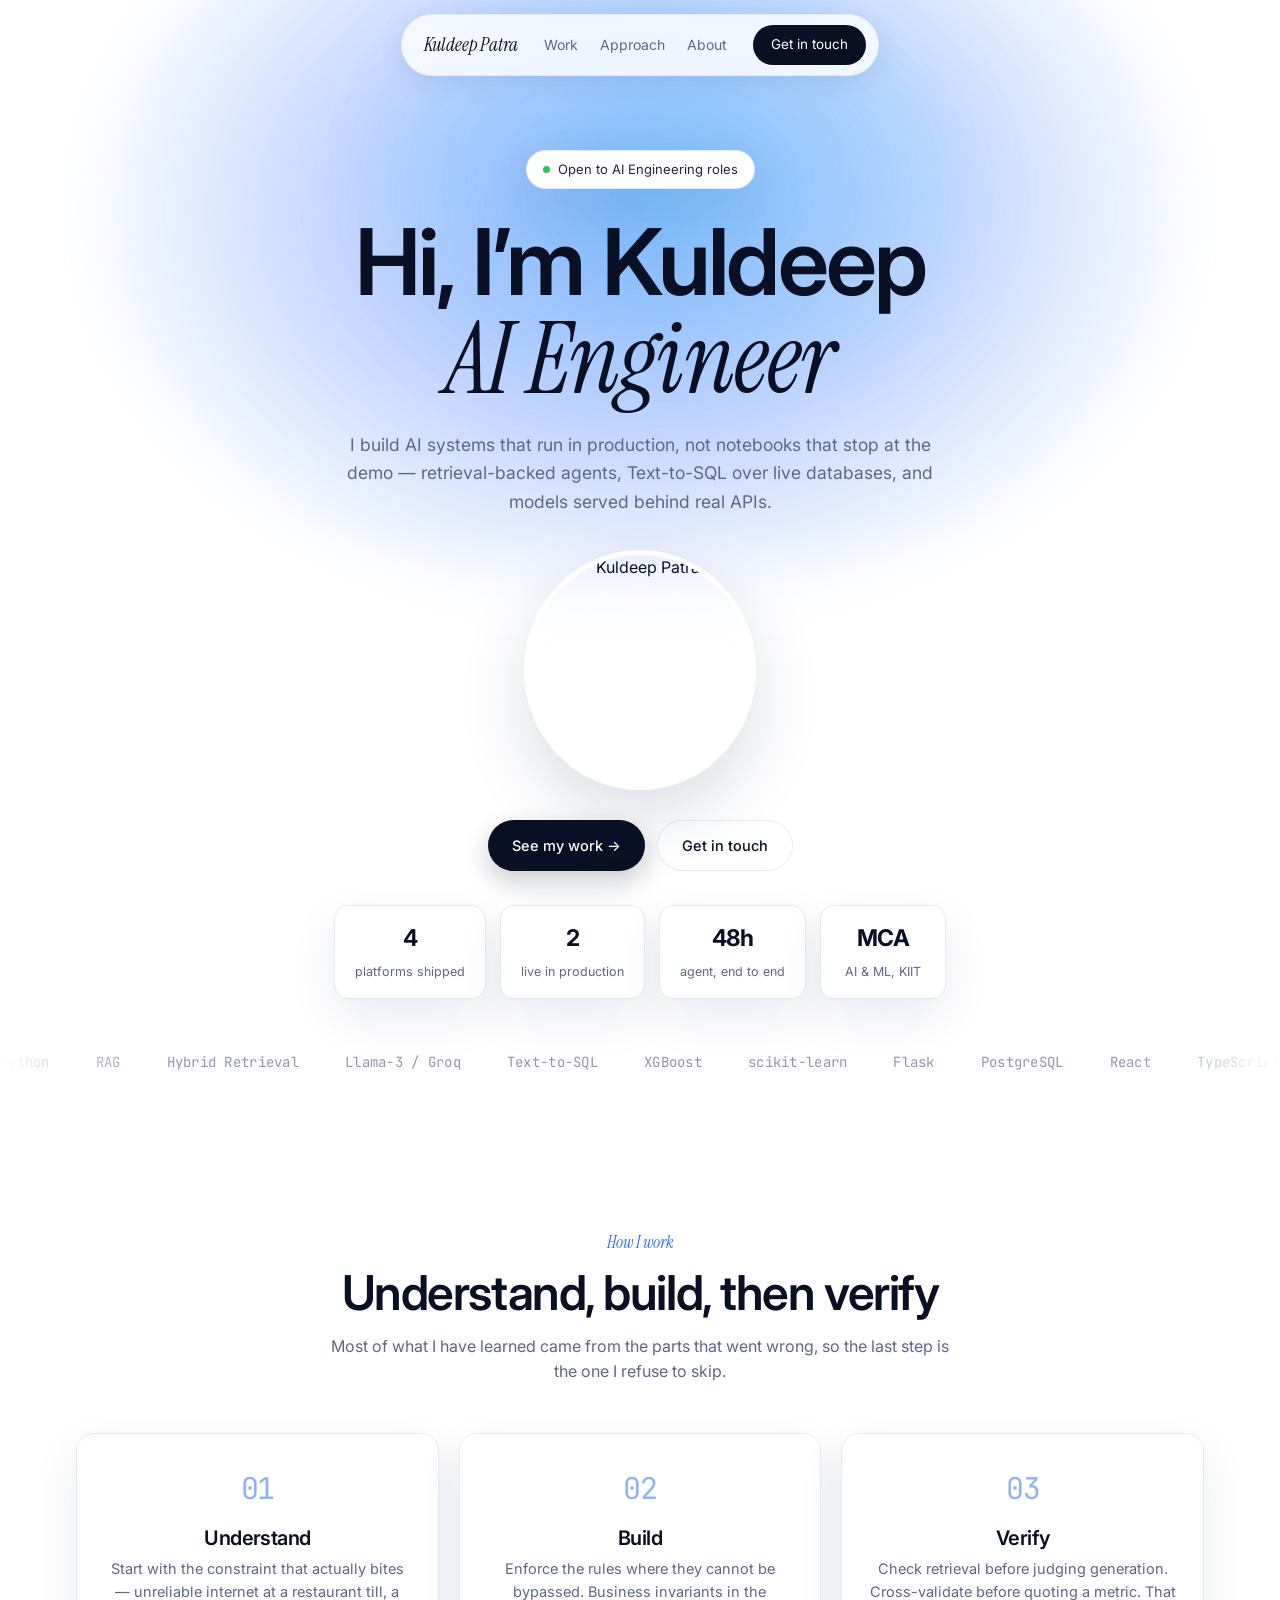
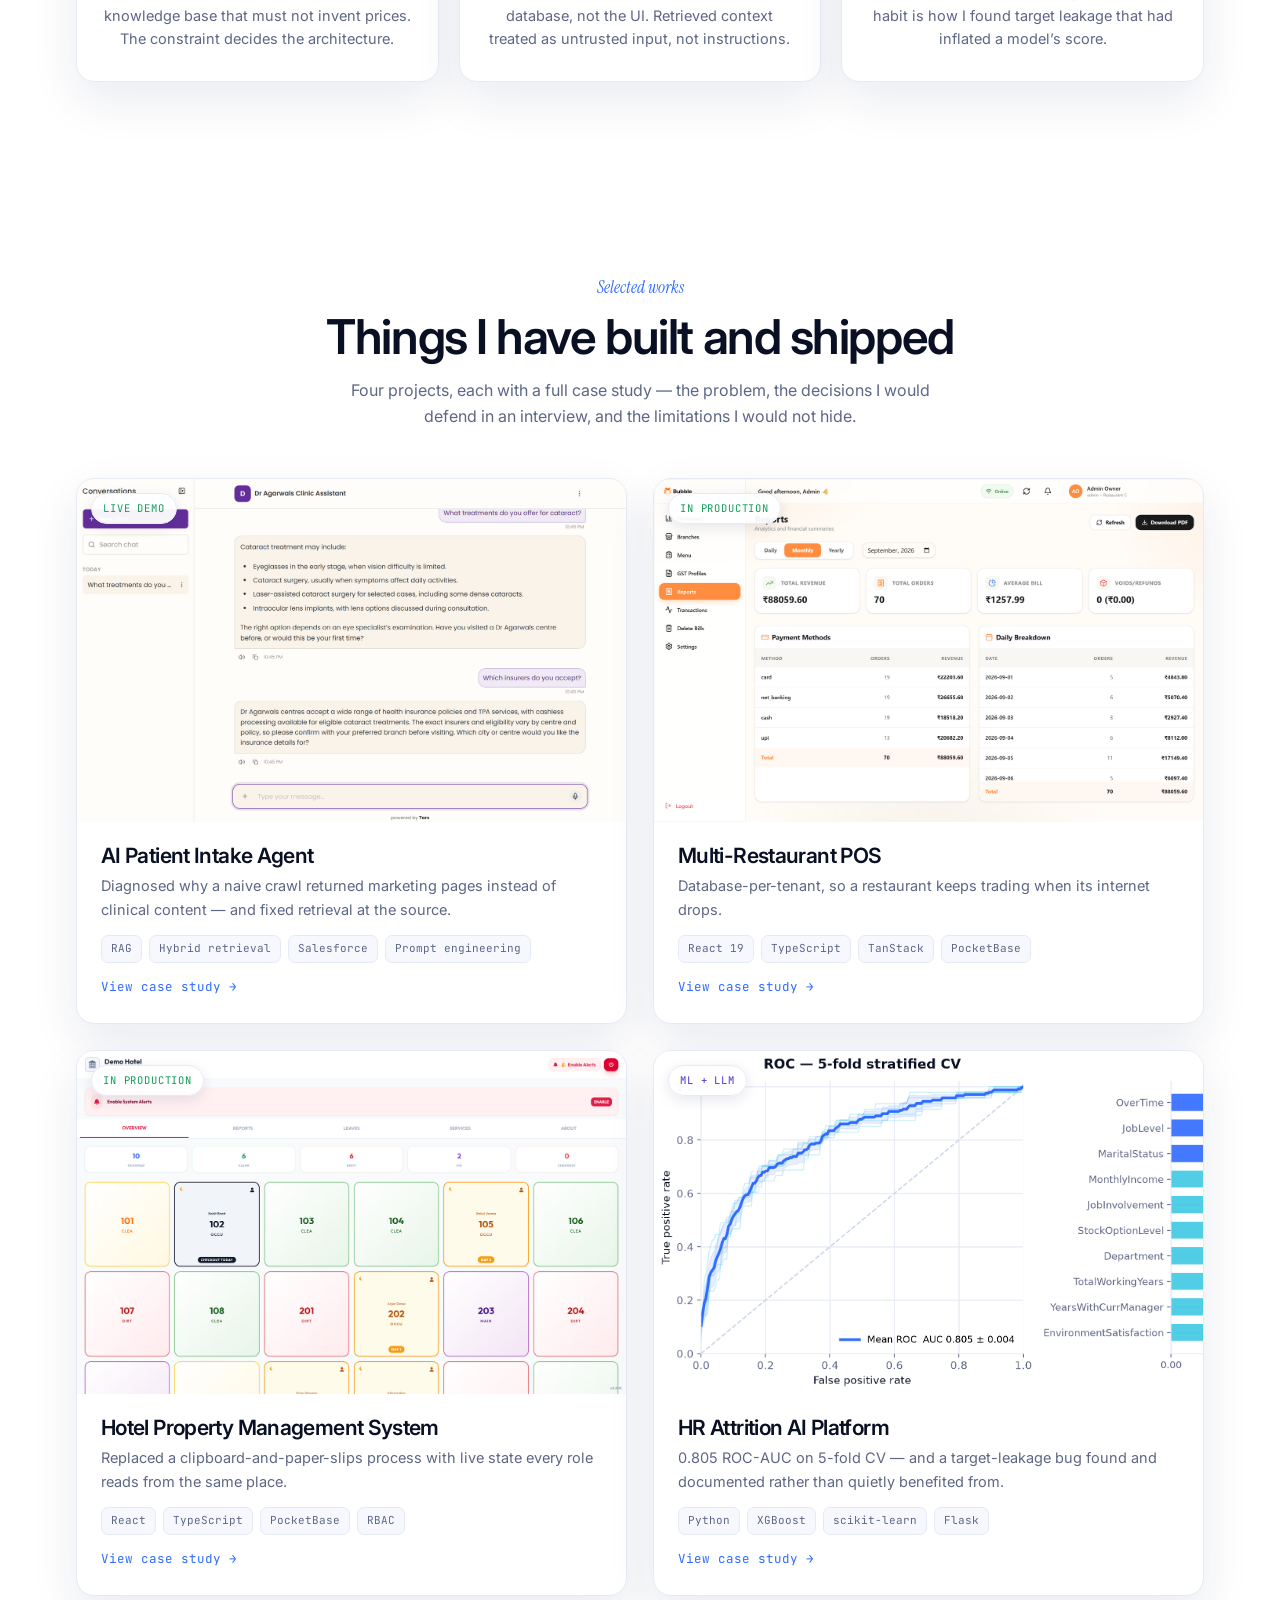
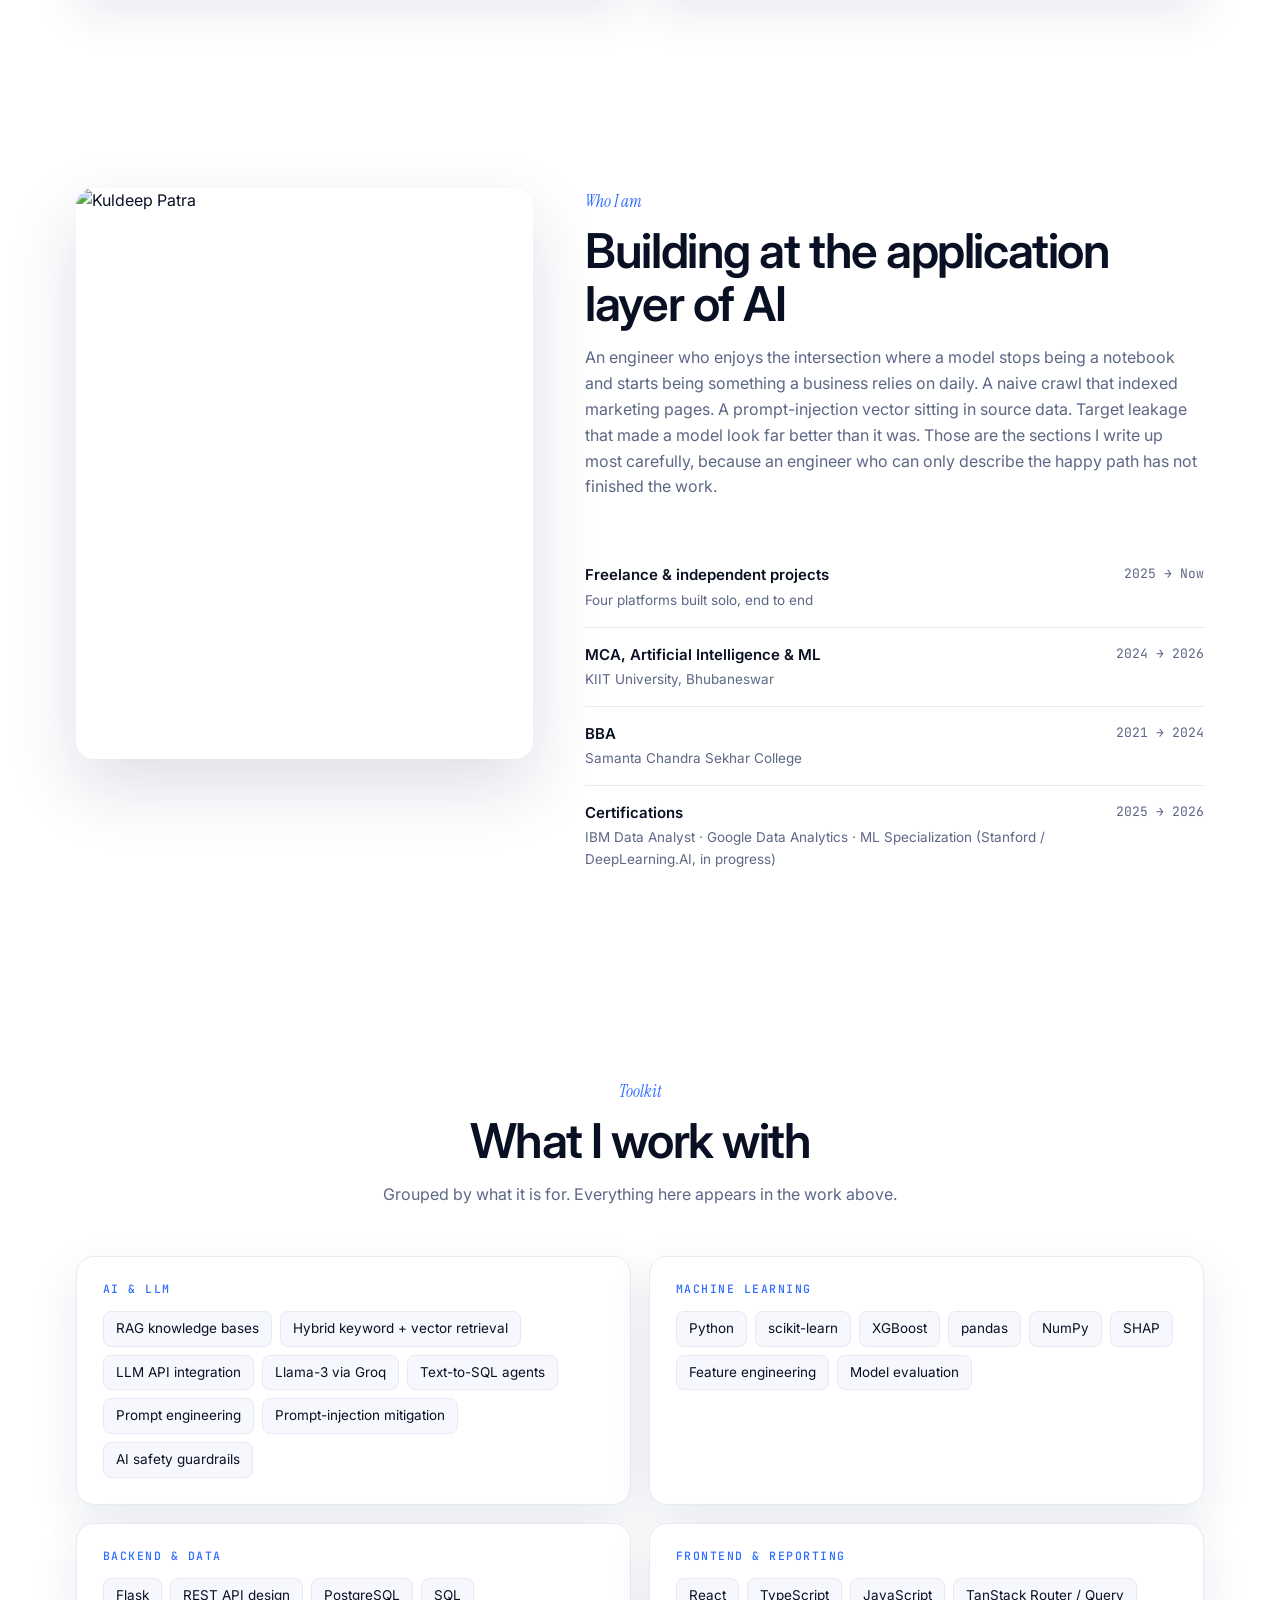
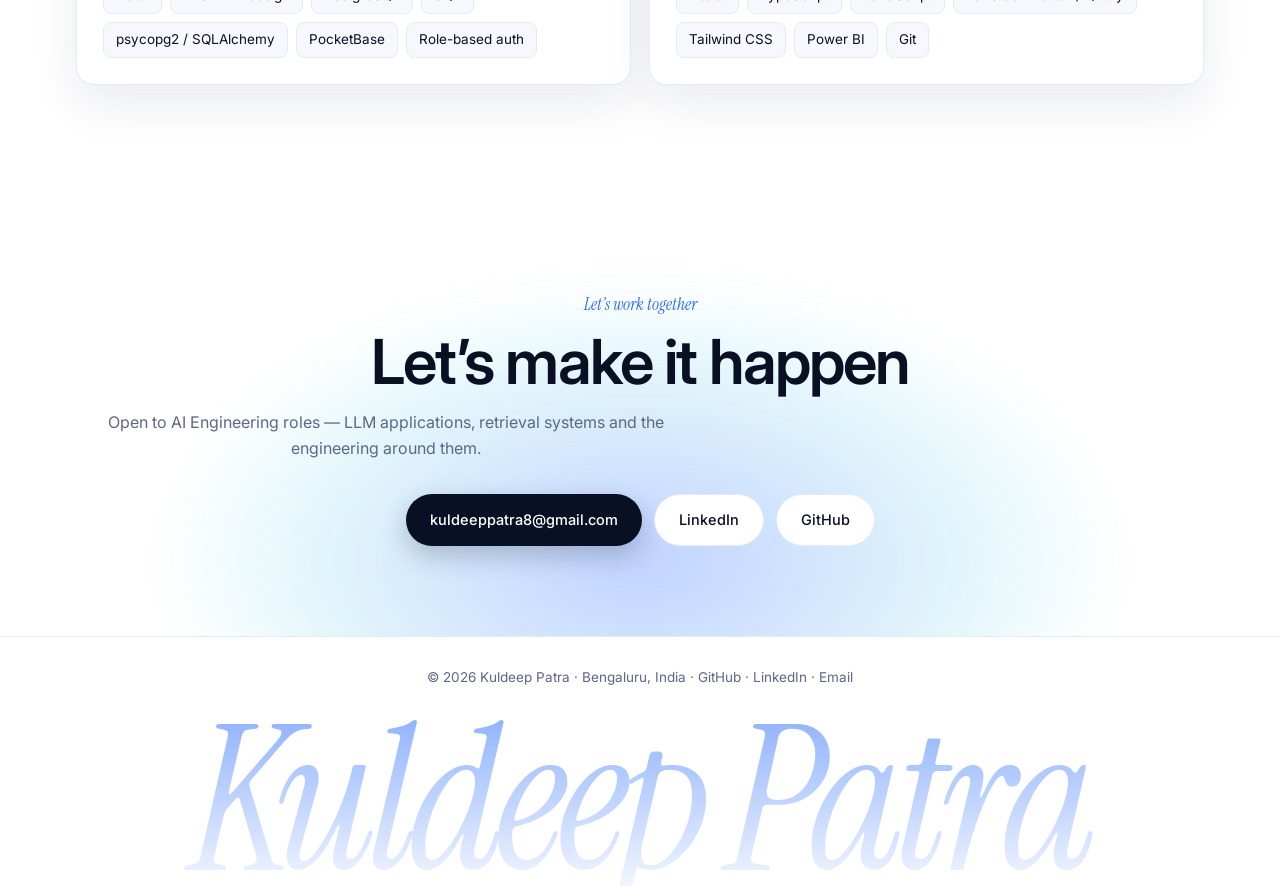
==== commit d26eaee6: "portfolio: real cover images and a live agent demo link Replaces the two placeholder gradient covers" ====
--- a/index.html
+++ b/index.html
@@ -84,7 +84,7 @@
     <div class="works">
       <article class="work rv">
         <a class="work-hit" href="projects/ai-patient-intake-agent.html" aria-label="AI Patient Intake Agent case study"></a>
-        <div class="work-media noshot"><span class="ribbon case">Case study</span><span class="glyph">RAG</span></div>
+        <div class="work-media"><span class="ribbon live">Live demo</span><img src="assets/img/agent/tars-live.png" alt="AI Patient Intake Agent" loading="lazy"></div>
         <div class="work-body">
           <h3>AI Patient Intake Agent</h3>
           <p>Diagnosed why a naive crawl returned marketing pages instead of clinical content — and fixed retrieval at the source.</p>
@@ -114,7 +114,7 @@
       </article>
       <article class="work rv">
         <a class="work-hit" href="projects/hr-attrition-platform.html" aria-label="HR Attrition AI Platform case study"></a>
-        <div class="work-media noshot"><span class="ribbon case">ML + LLM</span><span class="glyph">ML</span></div>
+        <div class="work-media"><span class="ribbon case">ML + LLM</span><img src="assets/img/hr/model-performance.png" alt="HR Attrition AI Platform" loading="lazy"></div>
         <div class="work-body">
           <h3>HR Attrition AI Platform</h3>
           <p>0.805 ROC-AUC on 5-fold CV — and a target-leakage bug found and documented rather than quietly benefited from.</p>
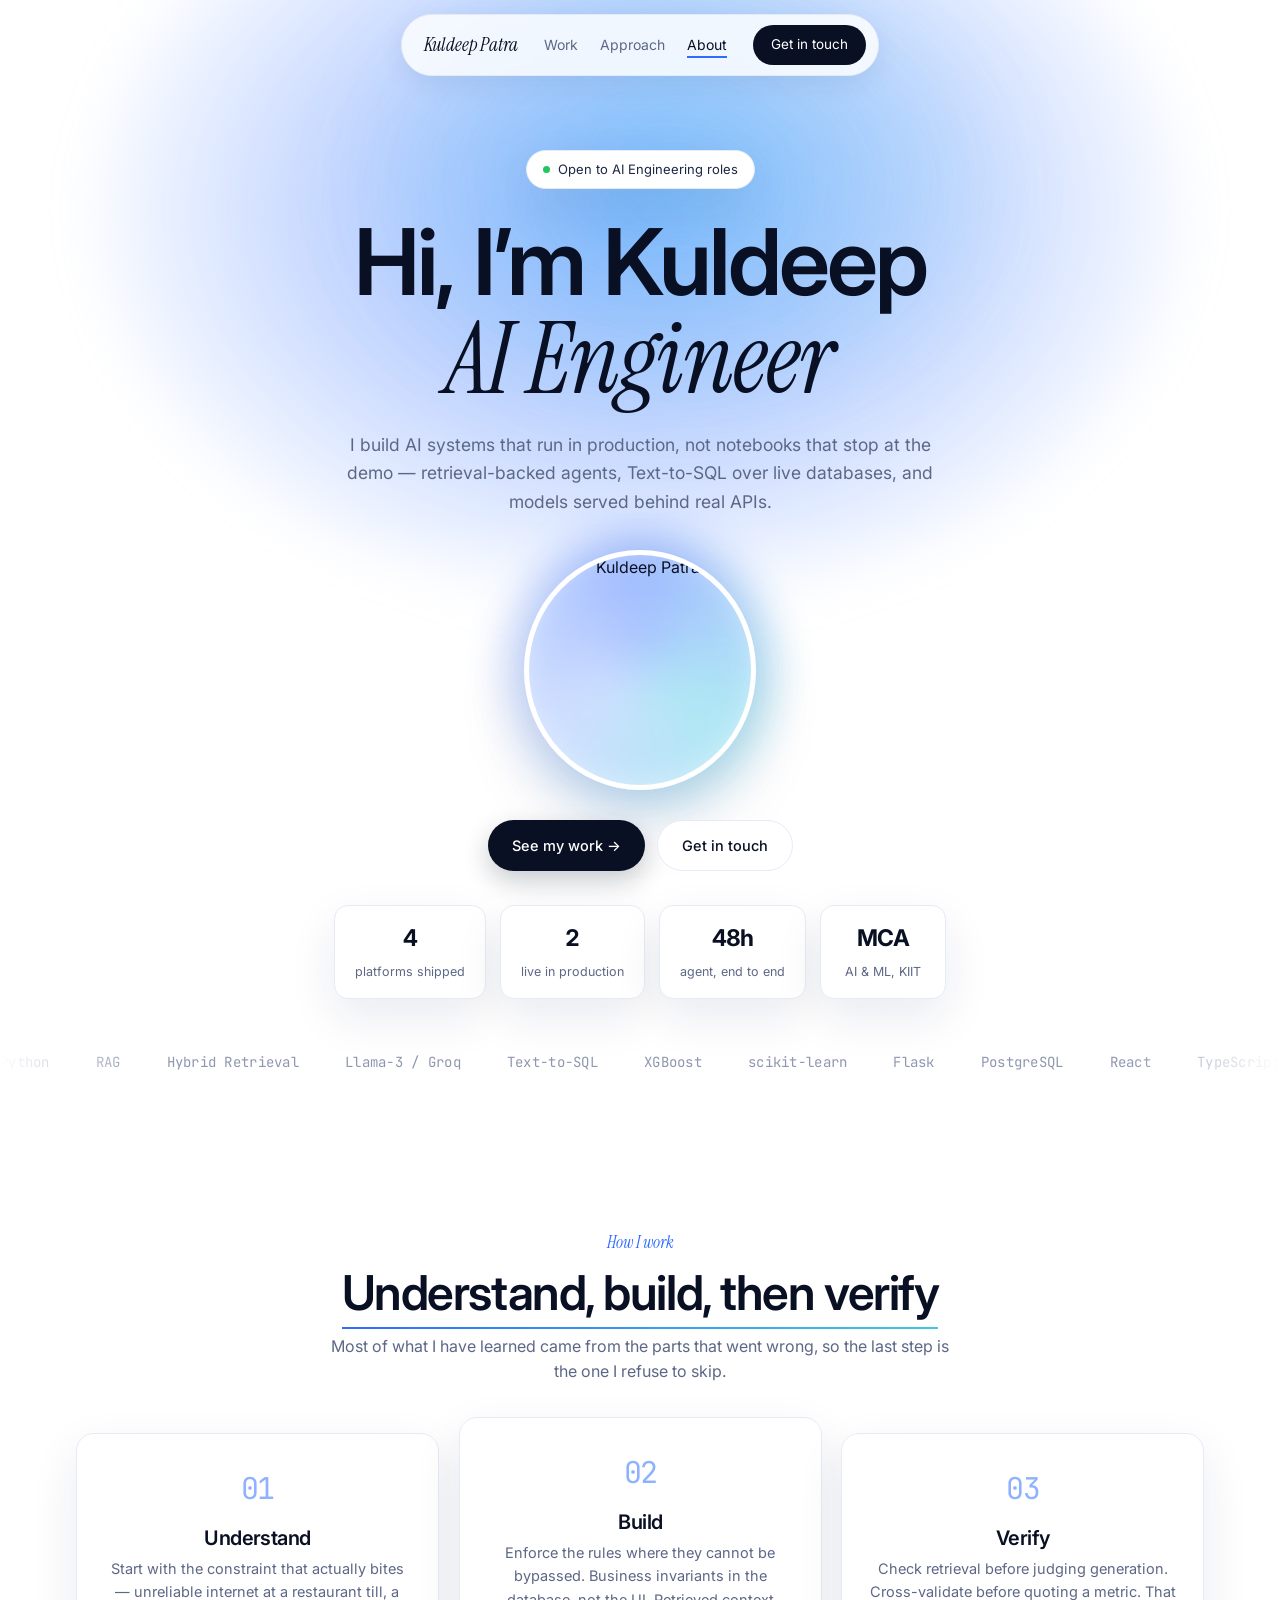
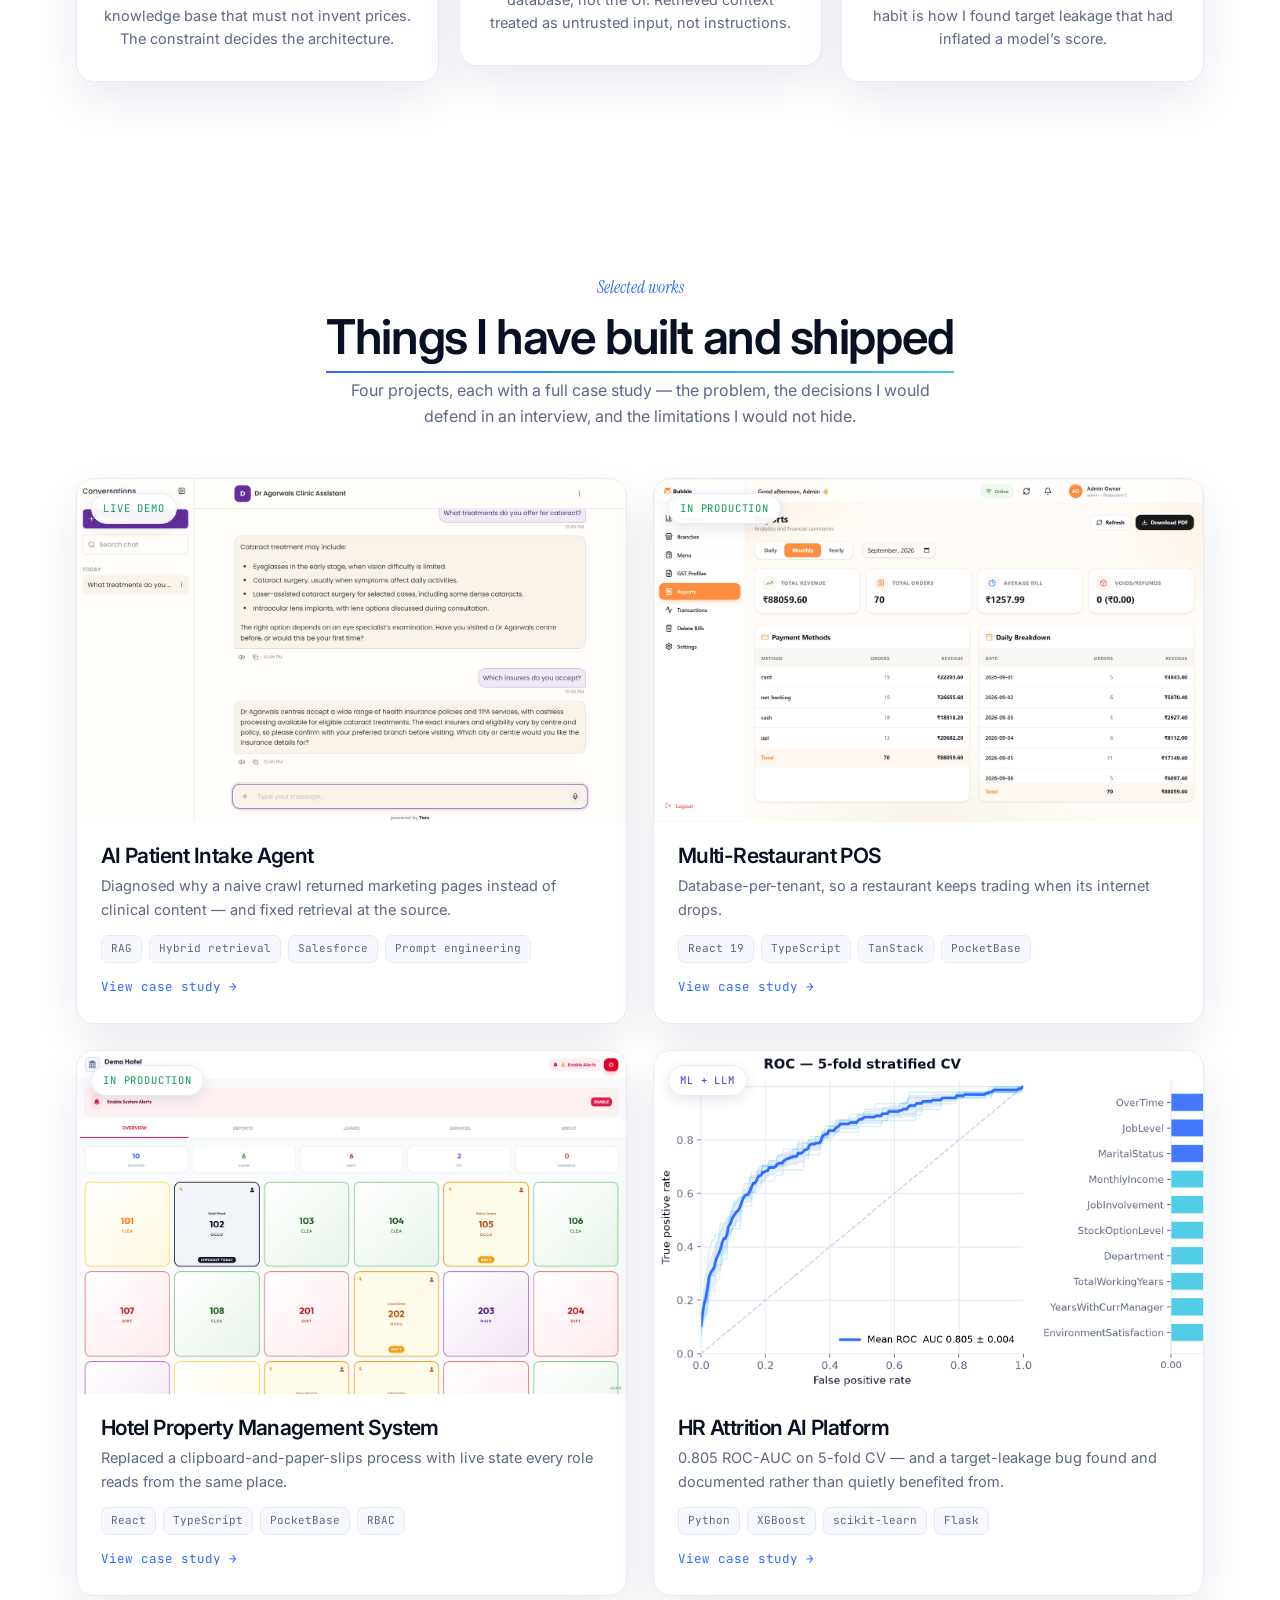
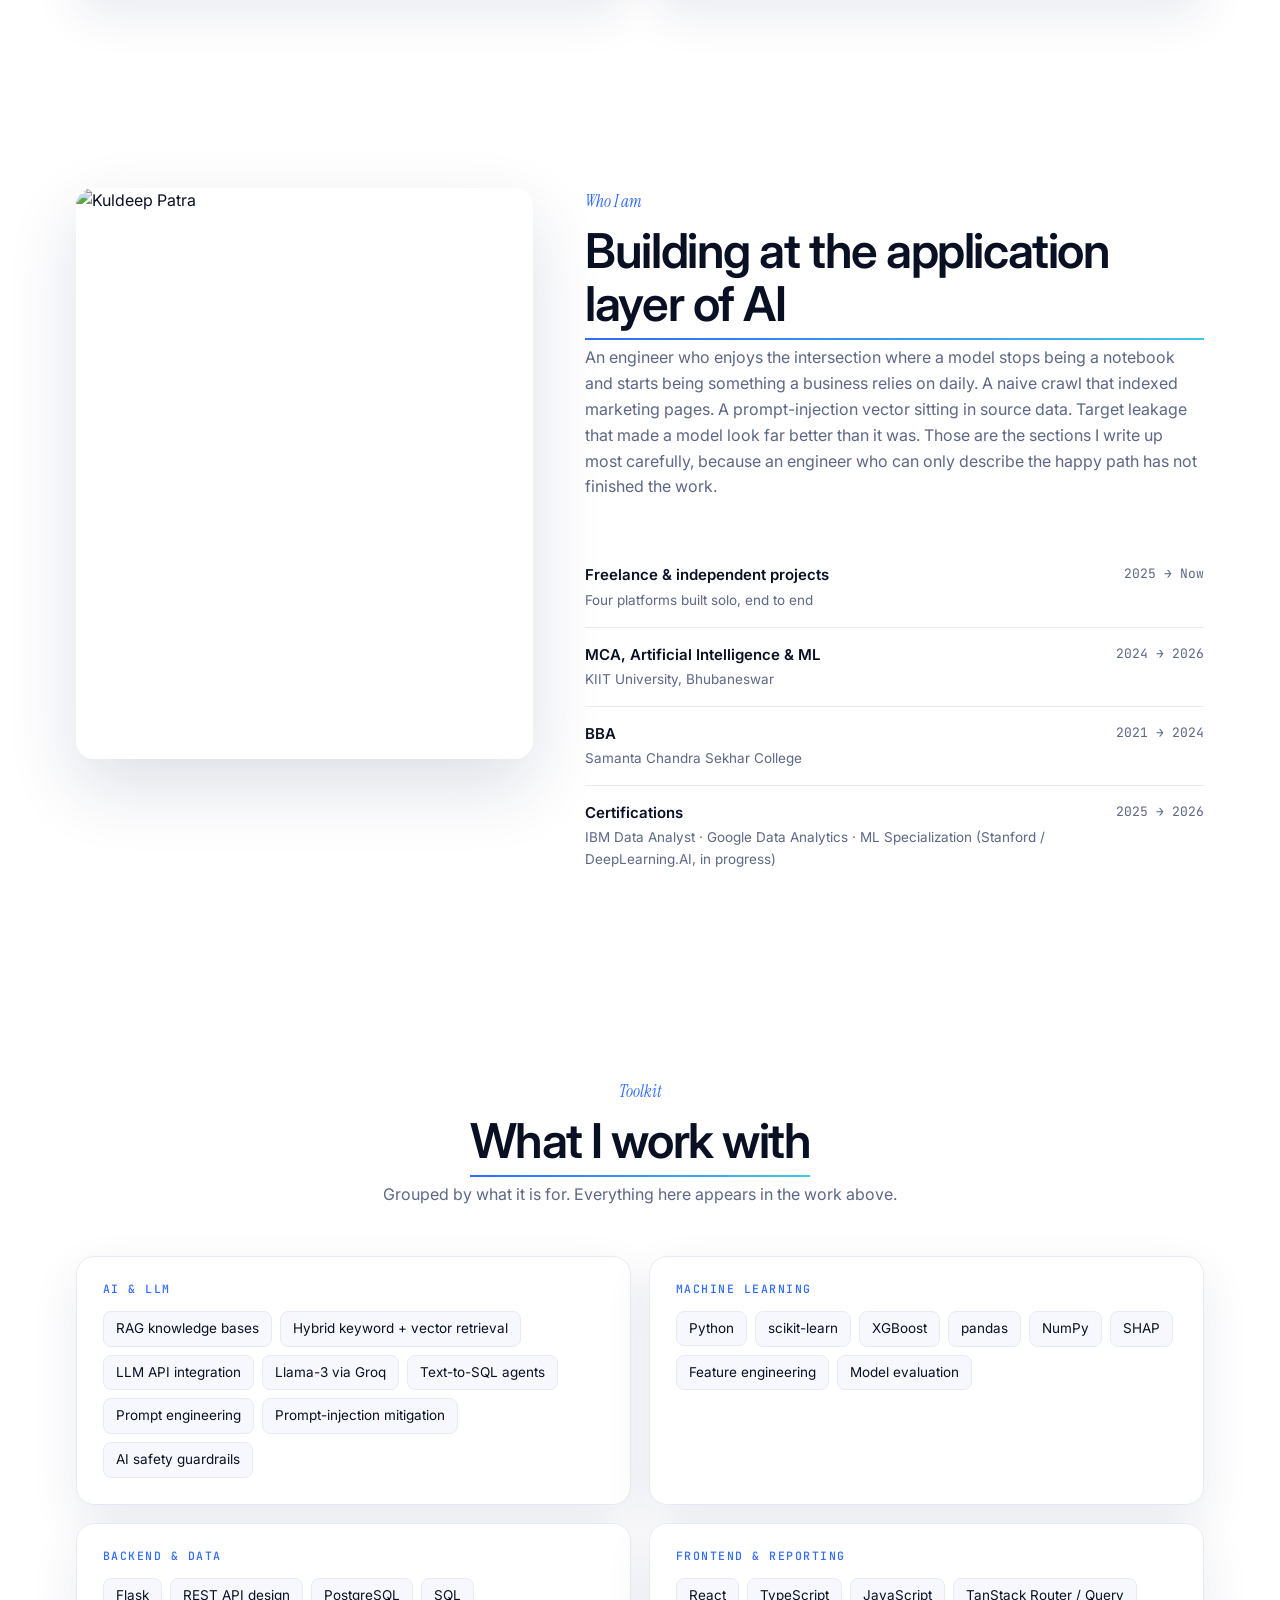
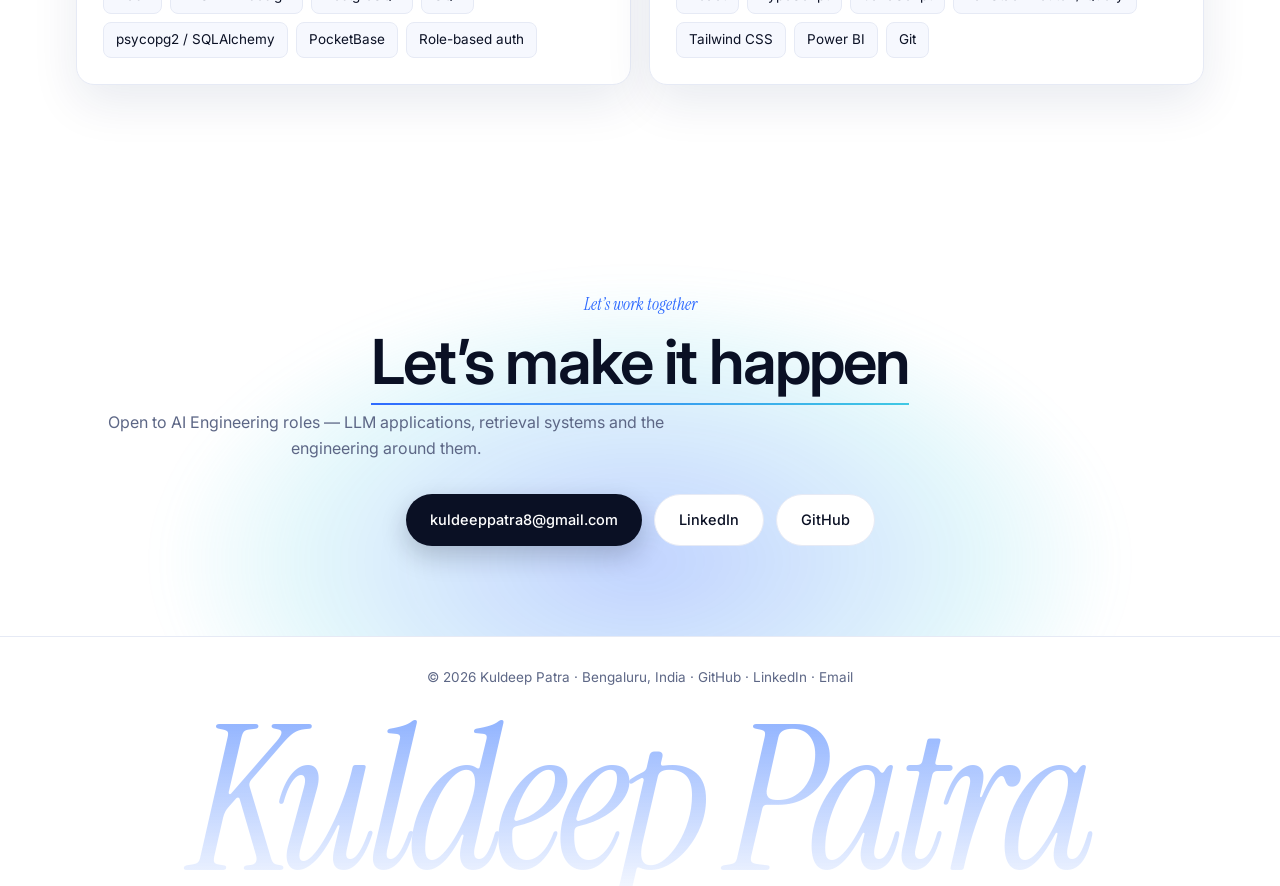
==== commit e427a0f7: "portfolio: add a motion layer Moves the inline script into assets/js/motion.js and adds interaction " ====
--- a/index.html
+++ b/index.html
@@ -202,23 +202,6 @@
     <div class="wordmark">Kuldeep Patra</div>
   </div>
 </footer>
-<script>
-(function(){
-  var io=new IntersectionObserver(function(es){es.forEach(function(e){
-    if(e.isIntersecting){e.target.classList.add('in');io.unobserve(e.target);}});},
-    {threshold:.08,rootMargin:'0px 0px -50px 0px'});
-  document.querySelectorAll('.rv').forEach(function(el,i){
-    el.style.transitionDelay=(Math.min(i,6)*70)+'ms';io.observe(el);});
-
-  // subtle parallax on the hero gradient
-  var au=document.querySelector('.aurora');
-  if(au && !window.matchMedia('(prefers-reduced-motion: reduce)').matches){
-    window.addEventListener('scroll',function(){
-      var y=window.scrollY;
-      if(y<900) au.style.transform='translateY('+(y*0.16)+'px)';
-    },{passive:true});
-  }
-})();
-</script>
+<script src="assets/js/motion.js" defer></script>
 </body>
 </html>
--- a/assets/css/style.css
+++ b/assets/css/style.css
@@ -217,3 +217,122 @@
   .rv{opacity:1;transform:none}
   html{scroll-behavior:auto}
 }
+
+/* ---------- assignment requirements ---------- */
+.reqs{display:grid;grid-template-columns:repeat(2,1fr);gap:16px}
+.req{background:#fff;border:1px solid var(--line);border-radius:14px;padding:22px 24px;
+  box-shadow:var(--shadow);transition:transform .22s,box-shadow .22s,border-color .22s}
+.req:hover{transform:translateY(-4px);box-shadow:var(--shadow-lg);border-color:var(--line-hi)}
+.req-tag{display:inline-block;font-family:var(--mono);font-size:10px;letter-spacing:.09em;
+  text-transform:uppercase;padding:4px 10px;border-radius:999px;margin-bottom:11px}
+.req-tag.core{background:#eaf0ff;color:var(--blue);border:1px solid #cfdcff}
+.req-tag.bonus{background:#eefaf2;color:#0f9d58;border:1px solid #c9ecd8}
+.req-tag.extra{background:#f3f0ff;color:var(--indigo);border:1px solid #ddd6ff}
+.req h4{font-size:16px;margin-bottom:7px;line-height:1.3}
+.req p{color:var(--muted);font-size:14px}
+@media(max-width:960px){.reqs{grid-template-columns:1fr}}
+
+/* ============ motion layer ============ */
+
+/* scroll progress */
+.scroll-bar{position:fixed;top:0;left:0;height:2.5px;width:100%;z-index:400;
+  transform:scaleX(0);transform-origin:0 50%;
+  background:linear-gradient(90deg,var(--blue),var(--cyan));
+  transition:transform .08s linear;pointer-events:none}
+
+/* nav condenses once you leave the hero */
+nav{transition:top .3s cubic-bezier(.2,.7,.3,1)}
+.nav-in{transition:padding .3s cubic-bezier(.2,.7,.3,1),box-shadow .3s,background .3s}
+nav.scrolled{top:8px}
+nav.scrolled .nav-in{padding:7px 10px 7px 18px;box-shadow:0 10px 30px rgba(16,32,84,.13);
+  background:rgba(255,255,255,.92)}
+.nav-links a{position:relative}
+.nav-links a::after{content:'';position:absolute;left:0;right:0;bottom:-5px;height:1.5px;
+  background:var(--blue);transform:scaleX(0);transform-origin:100% 50%;transition:transform .3s cubic-bezier(.2,.7,.3,1)}
+.nav-links a:hover::after,.nav-links a[aria-current]::after{transform:scaleX(1);transform-origin:0 50%}
+.nav-links a[aria-current]{color:var(--ink)}
+
+/* hero headline, word by word */
+.hero h1 .word{display:inline-block;opacity:0;transform:translateY(28px) rotate(1.5deg);filter:blur(5px)}
+.hero h1.words-ready .word{animation:wordIn .78s cubic-bezier(.2,.75,.25,1) forwards}
+@keyframes wordIn{to{opacity:1;transform:none;filter:blur(0)}}
+
+/* aurora drifts slowly so the hero is never completely static */
+.aurora::before{animation:drift 22s ease-in-out infinite alternate}
+.aurora::after{animation:drift2 18s ease-in-out infinite alternate}
+@keyframes drift{
+  0%{transform:translateX(-50%) scale(1)}
+  100%{transform:translateX(-46%) scale(1.09)}}
+@keyframes drift2{
+  0%{transform:translateX(-46%) scale(1.04)}
+  100%{transform:translateX(-52%) scale(.95)}}
+
+/* badge + stat entrance */
+.badge{animation:floatIn .8s cubic-bezier(.2,.75,.25,1) both}
+.hero-sub{animation:floatIn .8s .45s cubic-bezier(.2,.75,.25,1) both}
+.portrait-wrap{animation:popIn .9s .58s cubic-bezier(.2,.8,.25,1) both}
+.hero-cta{animation:floatIn .8s .72s cubic-bezier(.2,.75,.25,1) both}
+.stat-row{animation:floatIn .8s .84s cubic-bezier(.2,.75,.25,1) both}
+@keyframes floatIn{from{opacity:0;transform:translateY(18px)}to{opacity:1;transform:none}}
+@keyframes popIn{from{opacity:0;transform:scale(.9)}to{opacity:1;transform:none}}
+.portrait-wrap::after{content:'';position:absolute;inset:-14px;border-radius:50%;z-index:-1;
+  background:conic-gradient(from 0deg,var(--blue),var(--cyan),var(--blue-3),var(--blue));
+  filter:blur(22px);opacity:.42;animation:spin 14s linear infinite}
+@keyframes spin{to{transform:rotate(360deg)}}
+
+/* stat cards lift individually */
+.stat{transition:transform .25s cubic-bezier(.2,.7,.3,1),box-shadow .25s}
+.stat:hover{transform:translateY(-5px);box-shadow:var(--shadow-lg)}
+.stat b{font-variant-numeric:tabular-nums}
+
+/* pointer-tracked tilt + glow */
+.tiltable{transform-style:preserve-3d;position:relative;
+  transform:perspective(900px) rotateX(var(--rx,0deg)) rotateY(var(--ry,0deg));
+  transition:transform .28s cubic-bezier(.2,.7,.3,1),box-shadow .28s,border-color .28s}
+.tiltable::before{content:'';position:absolute;inset:0;border-radius:inherit;pointer-events:none;
+  opacity:0;transition:opacity .3s;z-index:1;
+  background:radial-gradient(340px circle at var(--mx,50%) var(--my,50%),
+    rgba(47,107,255,.10),transparent 62%)}
+.tiltable:hover::before{opacity:1}
+.work.tiltable:hover{transform:perspective(900px) rotateX(var(--rx,0deg)) rotateY(var(--ry,0deg)) translateY(-6px)}
+.step.tiltable:hover{transform:perspective(900px) rotateX(var(--rx,0deg)) rotateY(var(--ry,0deg)) translateY(-8px)}
+.step:nth-child(2).tiltable{transform:perspective(900px) rotateX(var(--rx,0deg)) rotateY(var(--ry,0deg)) translateY(-16px)}
+.step:nth-child(2).tiltable:hover{transform:perspective(900px) rotateX(var(--rx,0deg)) rotateY(var(--ry,0deg)) translateY(-24px)}
+
+/* button shine sweep */
+.btn{position:relative;overflow:hidden}
+.btn::after{content:'';position:absolute;top:0;left:-120%;width:55%;height:100%;
+  background:linear-gradient(100deg,transparent,rgba(255,255,255,.42),transparent);
+  transform:skewX(-18deg);transition:left .62s cubic-bezier(.2,.7,.3,1)}
+.btn:hover::after{left:135%}
+.btn-s::after{background:linear-gradient(100deg,transparent,rgba(47,107,255,.14),transparent)}
+
+/* section headings get a drawn rule */
+h2{position:relative;display:inline-block}
+h2::after{content:'';position:absolute;left:0;bottom:-9px;height:2px;width:100%;
+  background:linear-gradient(90deg,var(--blue),var(--cyan));
+  transform:scaleX(0);transform-origin:0 50%;transition:transform .7s cubic-bezier(.2,.7,.3,1) .12s}
+.rv.in h2::after,.in h2::after{transform:scaleX(1)}
+.center h2::after{transform-origin:50% 50%}
+
+/* screenshots ease up as they enter */
+.shot{transition:transform .3s cubic-bezier(.2,.7,.3,1),box-shadow .3s}
+.shot:hover{transform:translateY(-4px);box-shadow:var(--shadow-lg)}
+
+/* chips react to hover */
+.chip,.skillcard span{transition:transform .18s,border-color .18s,background .18s,color .18s}
+.chip:hover,.skillcard span:hover{transform:translateY(-2px);border-color:var(--line-hi);
+  background:var(--blue-soft);color:var(--blue)}
+
+/* wordmark breathes */
+.wordmark{transition:opacity .6s}
+footer:hover .wordmark{opacity:.86}
+
+@media(prefers-reduced-motion:reduce){
+  .scroll-bar,.aurora::before,.aurora::after,.portrait-wrap::after{animation:none!important}
+  .hero h1 .word{opacity:1!important;transform:none!important;filter:none!important;animation:none!important}
+  .badge,.hero-sub,.portrait-wrap,.hero-cta,.stat-row{animation:none!important;opacity:1!important;transform:none!important}
+  .tiltable{transform:none!important}
+  h2::after{transition:none;transform:scaleX(1)}
+  .btn::after{display:none}
+}
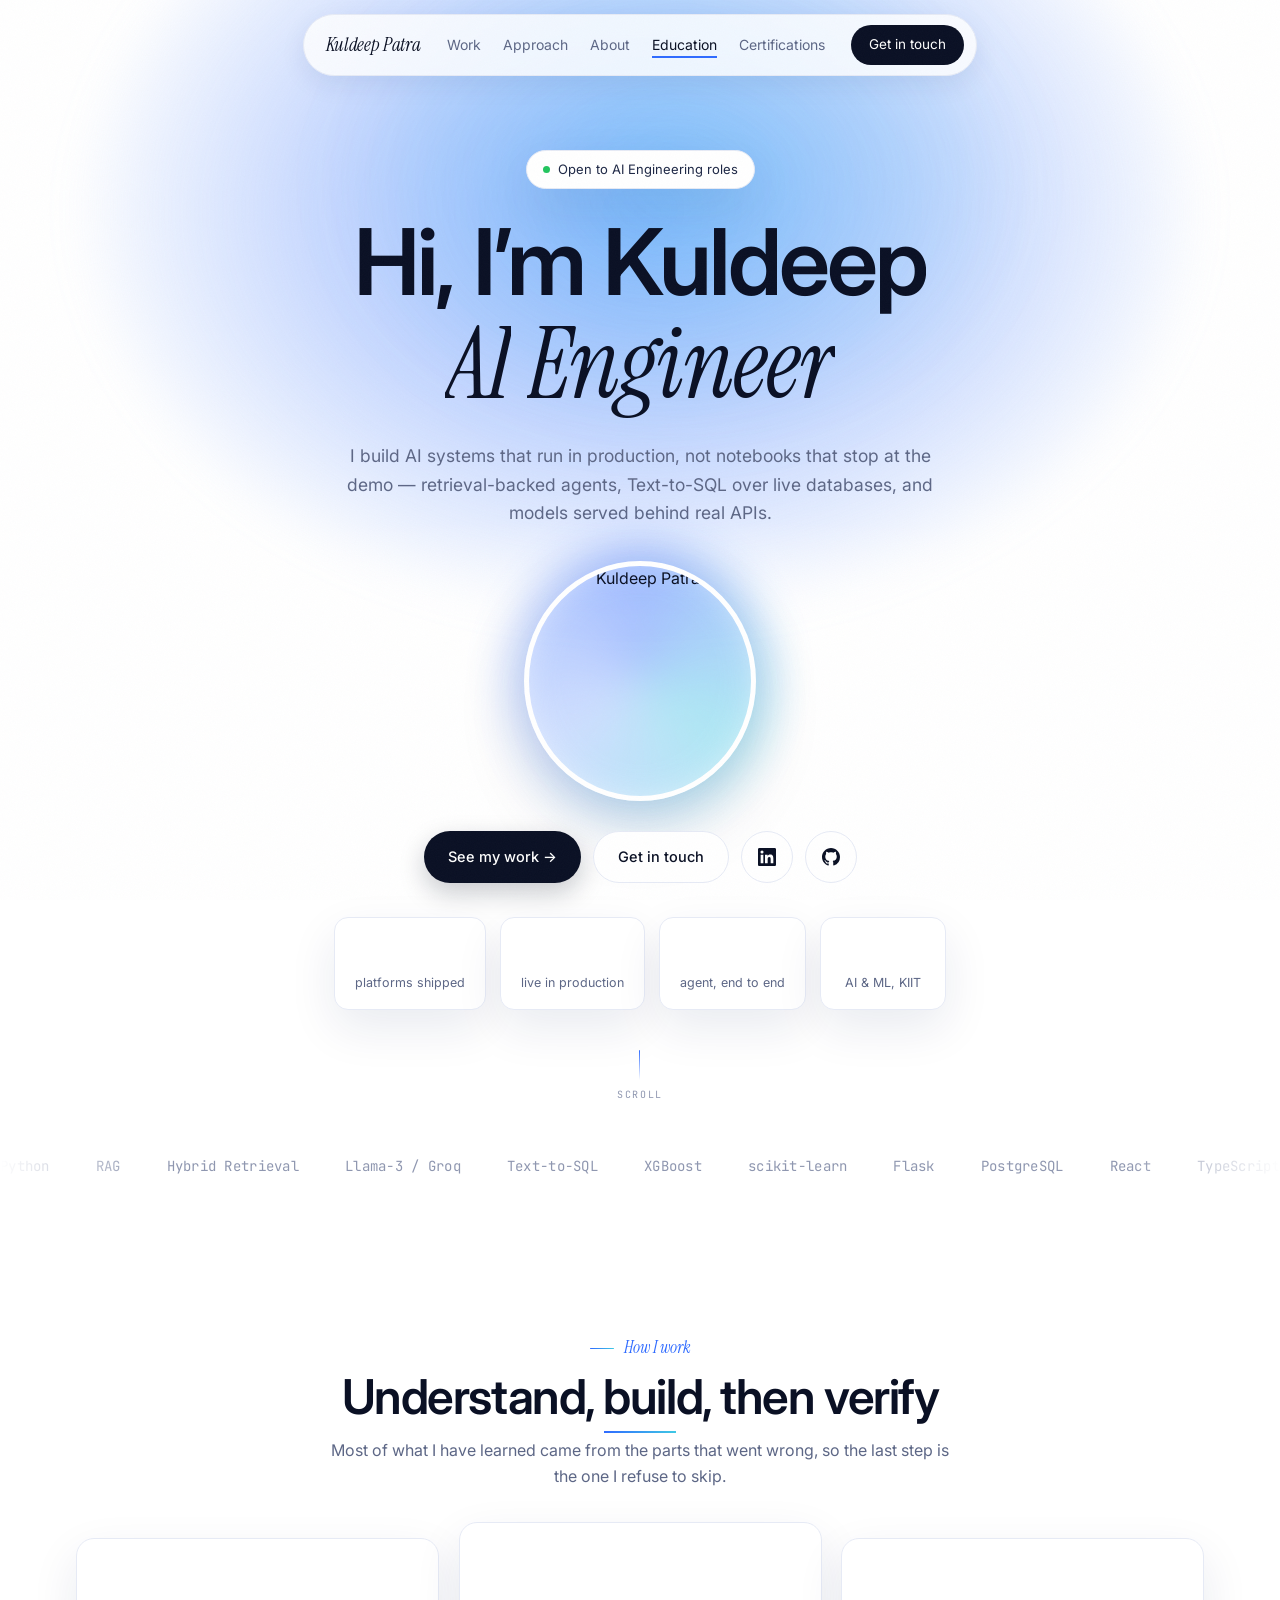
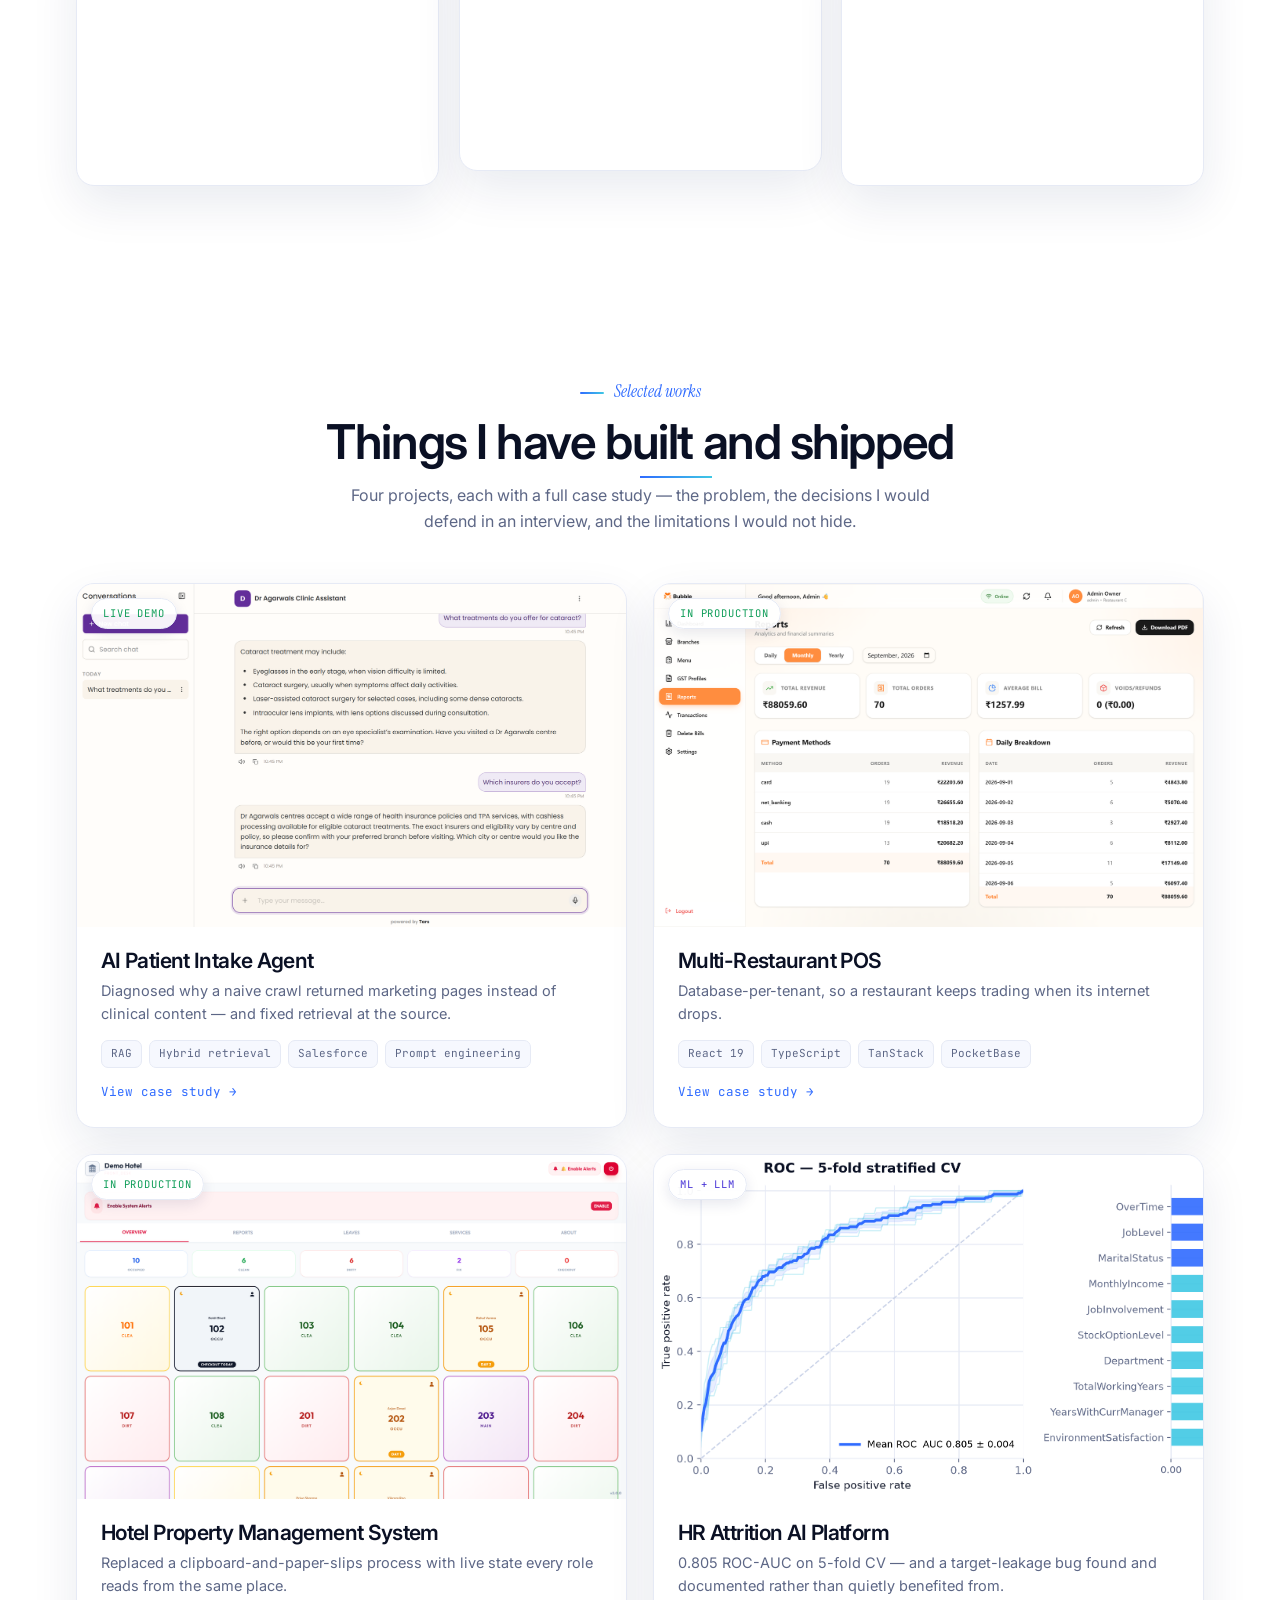
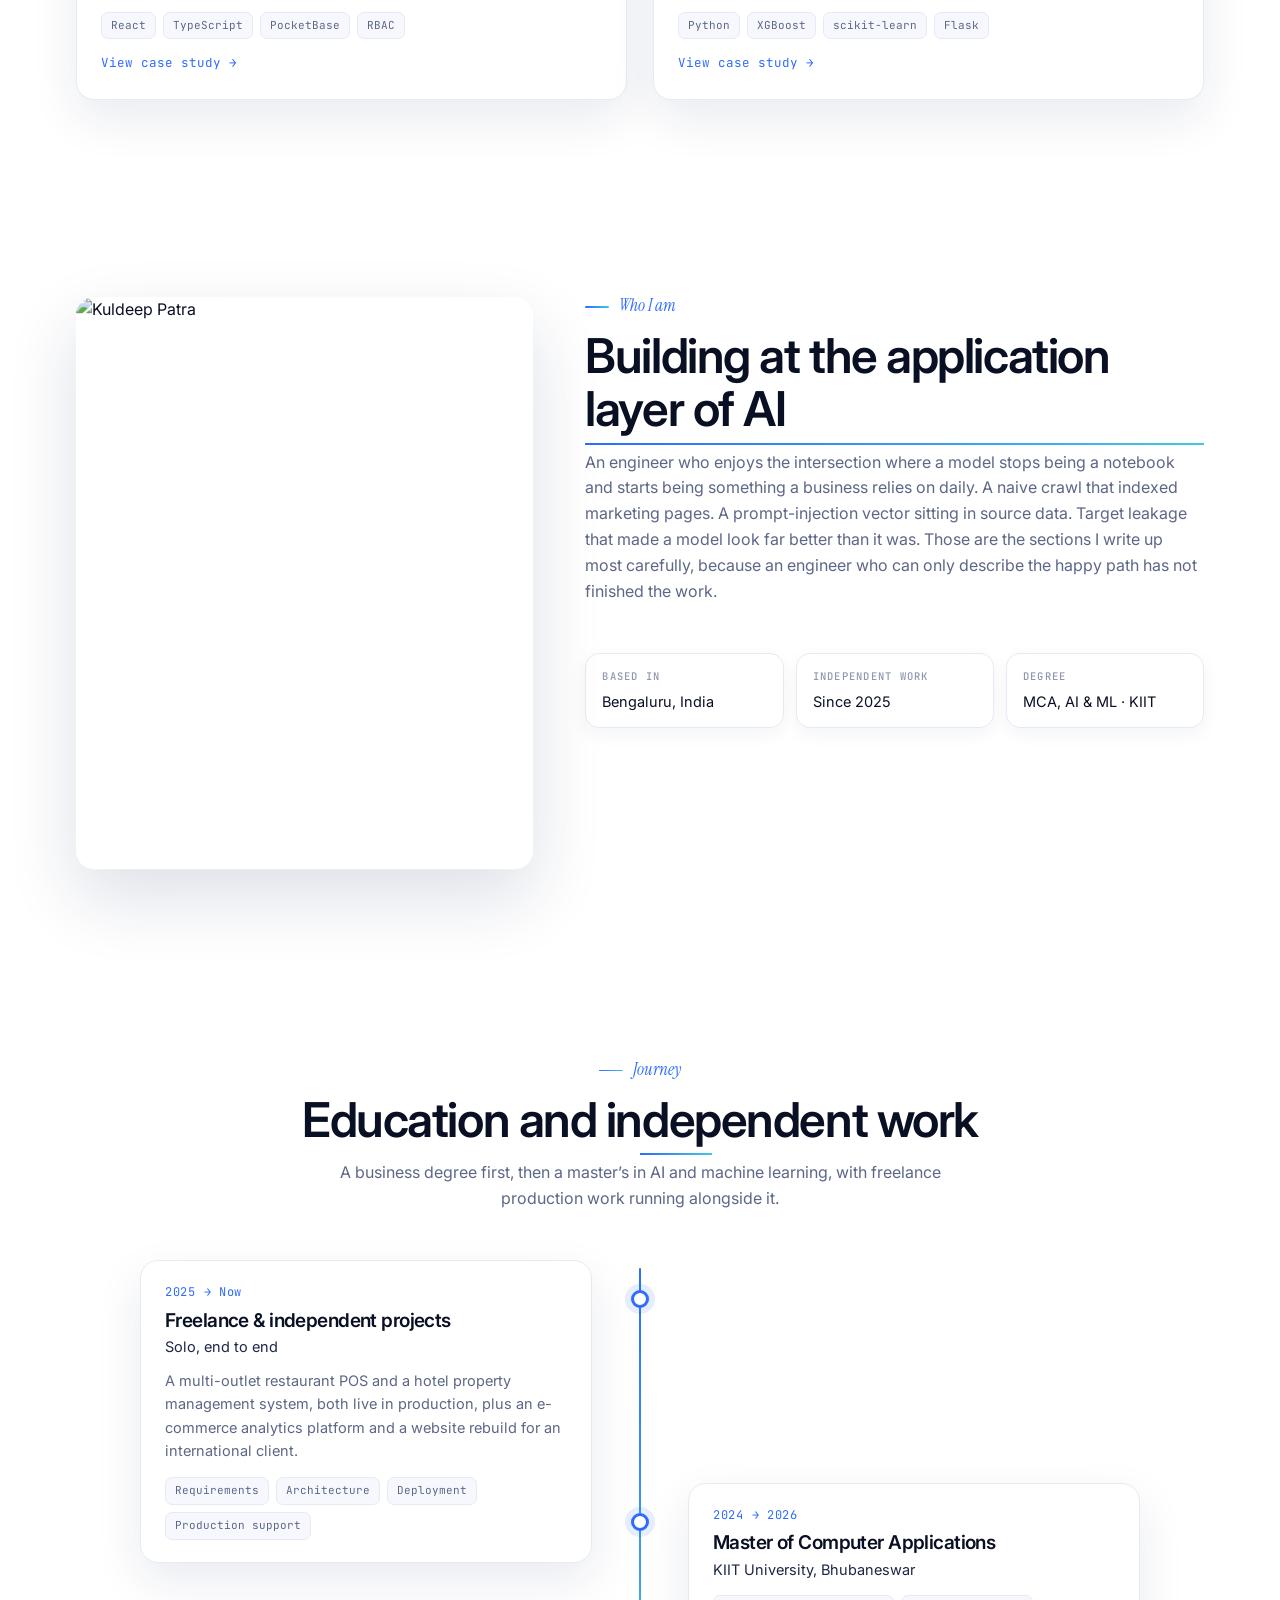
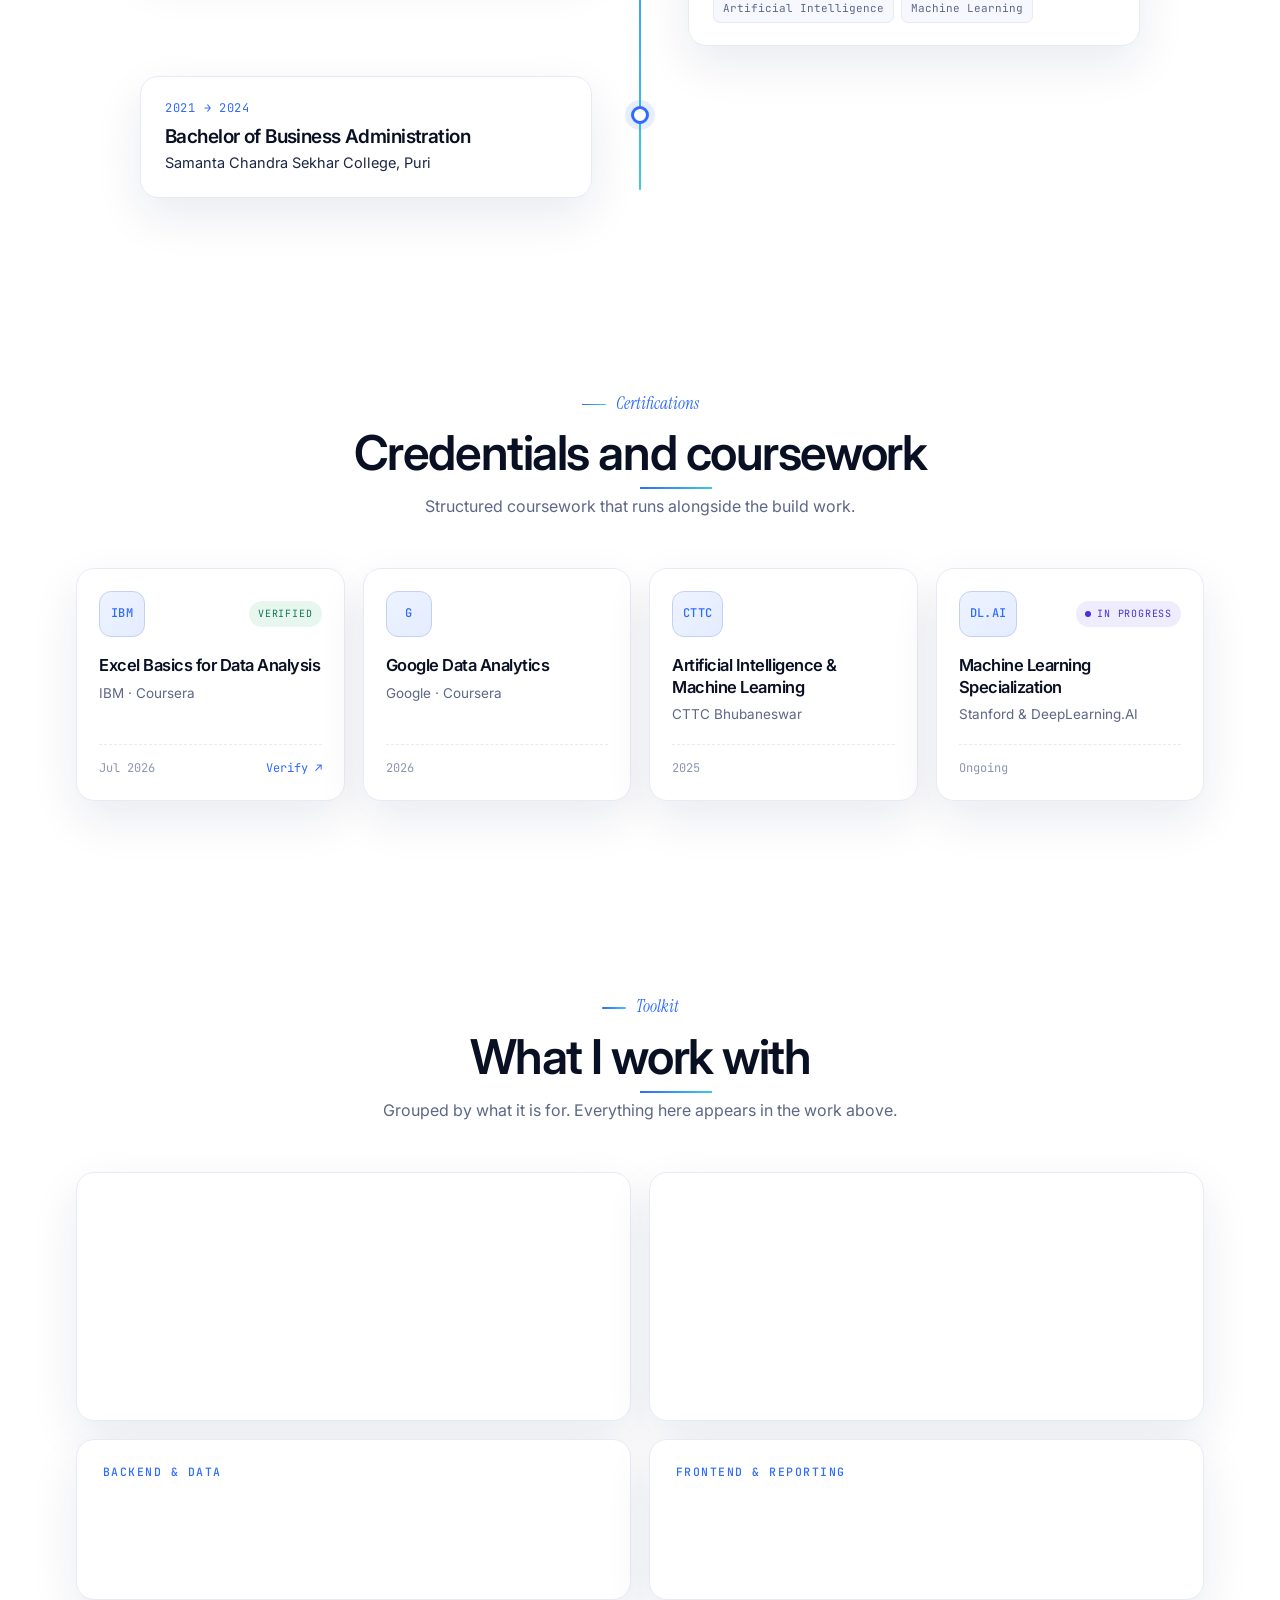
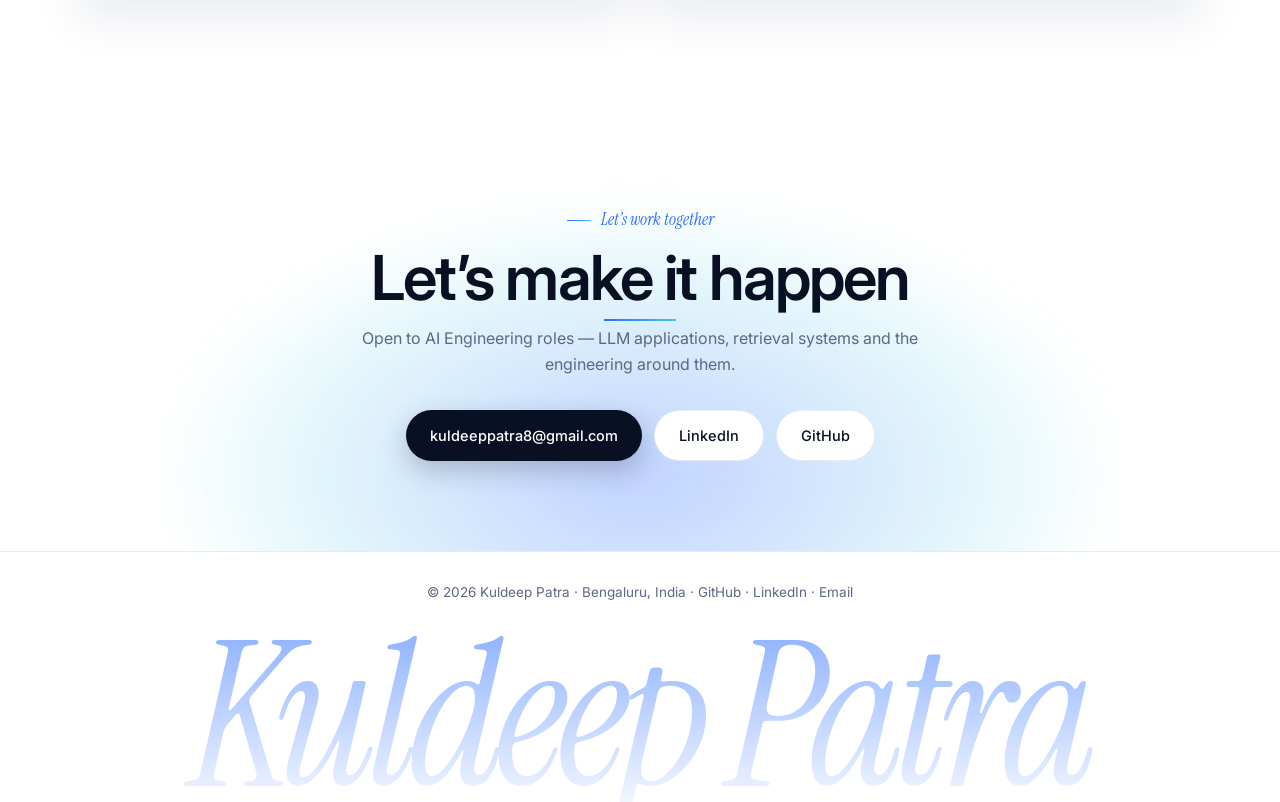
==== commit 08f5d43b: "portfolio: education timeline, certifications and a spring motion layer Education and certifications" ====
--- a/index.html
+++ b/index.html
@@ -23,6 +23,8 @@
     <li><a href="index.html#work">Work</a></li>
     <li><a href="index.html#process">Approach</a></li>
     <li><a href="index.html#about">About</a></li>
+    <li><a href="index.html#education">Education</a></li>
+    <li><a href="index.html#certifications">Certifications</a></li>
   </ul>
   <a class="nav-cta" href="index.html#contact">Get in touch</a>
 </div></nav>
@@ -40,6 +42,8 @@
     <div class="hero-cta">
       <a class="btn btn-p" href="#work">See my work &rarr;</a>
       <a class="btn btn-s" href="mailto:kuldeeppatra8@gmail.com">Get in touch</a>
+      <a class="btn btn-s btn-icon" href="https://www.linkedin.com/in/kuldeeppatra" target="_blank" rel="noopener" aria-label="LinkedIn" title="LinkedIn"><svg viewBox="0 0 24 24" aria-hidden="true"><path d="M20.45 20.45h-3.56v-5.57c0-1.33-.02-3.04-1.85-3.04-1.85 0-2.14 1.45-2.14 2.94v5.67H9.35V9h3.41v1.56h.05c.48-.9 1.64-1.85 3.37-1.85 3.6 0 4.27 2.37 4.27 5.46v6.28zM5.34 7.43a2.06 2.06 0 1 1 0-4.13 2.06 2.06 0 0 1 0 4.13zM7.12 20.45H3.56V9h3.56v11.45zM22.22 0H1.77C.79 0 0 .77 0 1.73v20.54C0 23.23.79 24 1.77 24h20.45c.98 0 1.78-.77 1.78-1.73V1.73C24 .77 23.2 0 22.22 0z"/></svg></a>
+      <a class="btn btn-s btn-icon" href="https://github.com/2470185" target="_blank" rel="noopener" aria-label="GitHub" title="GitHub"><svg viewBox="0 0 16 16" aria-hidden="true"><path d="M8 0C3.58 0 0 3.58 0 8c0 3.54 2.29 6.53 5.47 7.59.4.07.55-.17.55-.38 0-.19-.01-.82-.01-1.49-2.01.37-2.53-.49-2.69-.94-.09-.23-.48-.94-.82-1.13-.28-.15-.68-.52-.01-.53.63-.01 1.08.58 1.23.82.72 1.21 1.87.87 2.33.66.07-.52.28-.87.51-1.07-1.78-.2-3.64-.89-3.64-3.95 0-.87.31-1.59.82-2.15-.08-.2-.36-1.02.08-2.12 0 0 .67-.21 2.2.82.64-.18 1.32-.27 2-.27.68 0 1.36.09 2 .27 1.53-1.04 2.2-.82 2.2-.82.44 1.1.16 1.92.08 2.12.51.56.82 1.27.82 2.15 0 3.07-1.87 3.75-3.65 3.95.29.25.54.73.54 1.48 0 1.07-.01 1.93-.01 2.2 0 .21.15.46.55.38A8.01 8.01 0 0 0 16 8c0-4.42-3.58-8-8-8z"/></svg></a>
     </div>
     <div class="stat-row">
       <div class="stat"><b>4</b><span>platforms shipped</span></div>
@@ -138,13 +142,93 @@
           marketing pages. A prompt-injection vector sitting in source data. Target leakage that made
           a model look far better than it was. Those are the sections I write up most carefully,
           because an engineer who can only describe the happy path has not finished the work.</p>
-        <table class="tbl">
-          <tr><td><b>Freelance &amp; independent projects</b><span>Four platforms built solo, end to end</span></td><td>2025 &rarr; Now</td></tr>
-          <tr><td><b>MCA, Artificial Intelligence &amp; ML</b><span>KIIT University, Bhubaneswar</span></td><td>2024 &rarr; 2026</td></tr>
-          <tr><td><b>BBA</b><span>Samanta Chandra Sekhar College</span></td><td>2021 &rarr; 2024</td></tr>
-          <tr><td><b>Certifications</b><span>IBM Data Analyst &middot; Google Data Analytics &middot; ML Specialization (Stanford / DeepLearning.AI, in progress)</span></td><td>2025 &rarr; 2026</td></tr>
-        </table>
+        <ul class="facts">
+          <li><b>Based in</b>Bengaluru, India</li>
+          <li><b>Independent work</b>Since 2025</li>
+          <li><b>Degree</b>MCA, AI &amp; ML &middot; KIIT</li>
+        </ul>
       </div>
+    </div>
+  </div>
+</section>
+
+<section id="education">
+  <div class="wrap">
+    <div class="rv center">
+      <div class="kicker">Journey</div>
+      <h2>Education and independent work</h2>
+      <p class="sec-sub">A business degree first, then a master&rsquo;s in AI and machine learning,
+        with freelance production work running alongside it.</p>
+    </div>
+    <div class="timeline">
+      <div class="tl-rail" aria-hidden="true"><div class="tl-fill"></div></div>
+      <ol class="tl-list">
+        <li class="tl-item" data-m-group>
+          <span class="tl-dot" aria-hidden="true"></span>
+          <div class="tl-card" data-m="left">
+            <div class="tl-when">2025 &rarr; Now</div>
+            <h3>Freelance &amp; independent projects</h3>
+            <p class="tl-org">Solo, end to end</p>
+            <p>A multi-outlet restaurant POS and a hotel property management system, both live in
+              production, plus an e-commerce analytics platform and a website rebuild for an
+              international client.</p>
+            <div class="tl-tags"><span class="chip">Requirements</span><span class="chip">Architecture</span><span class="chip">Deployment</span><span class="chip">Production support</span></div>
+          </div>
+        </li>
+        <li class="tl-item" data-m-group>
+          <span class="tl-dot" aria-hidden="true"></span>
+          <div class="tl-card" data-m="right">
+            <div class="tl-when">2024 &rarr; 2026</div>
+            <h3>Master of Computer Applications</h3>
+            <p class="tl-org">KIIT University, Bhubaneswar</p>
+            <div class="tl-tags"><span class="chip">Artificial Intelligence</span><span class="chip">Machine Learning</span></div>
+          </div>
+        </li>
+        <li class="tl-item" data-m-group>
+          <span class="tl-dot" aria-hidden="true"></span>
+          <div class="tl-card" data-m="left">
+            <div class="tl-when">2021 &rarr; 2024</div>
+            <h3>Bachelor of Business Administration</h3>
+            <p class="tl-org">Samanta Chandra Sekhar College, Puri</p>
+          </div>
+        </li>
+      </ol>
+    </div>
+  </div>
+</section>
+
+<section id="certifications">
+  <div class="wrap">
+    <div class="rv center">
+      <div class="kicker">Certifications</div>
+      <h2>Credentials and coursework</h2>
+      <p class="sec-sub">Structured coursework that runs alongside the build work.</p>
+    </div>
+    <div class="certs" data-m-group>
+      <article class="cert" data-m>
+        <div class="cert-top"><span class="cert-mark" aria-hidden="true">IBM</span><span class="cert-status ok">Verified</span></div>
+        <h3>Excel Basics for Data Analysis</h3>
+        <p class="cert-by">IBM &middot; Coursera</p>
+        <div class="cert-foot"><span class="cert-date">Jul 2026</span><a class="cert-link" href="https://coursera.org/verify/BU8ER6DVMWY9" target="_blank" rel="noopener">Verify <span aria-hidden="true">&nearr;</span></a></div>
+      </article>
+      <article class="cert" data-m>
+        <div class="cert-top"><span class="cert-mark" aria-hidden="true">G</span></div>
+        <h3>Google Data Analytics</h3>
+        <p class="cert-by">Google &middot; Coursera</p>
+        <div class="cert-foot"><span class="cert-date">2026</span></div>
+      </article>
+      <article class="cert" data-m>
+        <div class="cert-top"><span class="cert-mark" aria-hidden="true">CTTC</span></div>
+        <h3>Artificial Intelligence &amp; Machine Learning</h3>
+        <p class="cert-by">CTTC Bhubaneswar</p>
+        <div class="cert-foot"><span class="cert-date">2025</span></div>
+      </article>
+      <article class="cert" data-m>
+        <div class="cert-top"><span class="cert-mark" aria-hidden="true">DL.AI</span><span class="cert-status live"><i></i>In progress</span></div>
+        <h3>Machine Learning Specialization</h3>
+        <p class="cert-by">Stanford &amp; DeepLearning.AI</p>
+        <div class="cert-foot"><span class="cert-date">Ongoing</span></div>
+      </article>
     </div>
   </div>
 </section>
@@ -203,5 +287,7 @@
   </div>
 </footer>
 <script src="assets/js/motion.js" defer></script>
+<script src="https://cdn.jsdelivr.net/npm/motion@13.2.0/dist/motion.js" integrity="sha384-ACksCI0EguxIHNuVvB2pdW25YxmcL5MDIbj1MUgigPCLUL8947Q57XYaw7GdEruB" crossorigin="anonymous" defer></script>
+<script src="assets/js/springs.js" defer></script>
 </body>
 </html>
--- a/assets/css/style.css
+++ b/assets/css/style.css
@@ -93,7 +93,11 @@
 h2{font-size:clamp(30px,4.4vw,48px);margin-bottom:14px}
 .sec-sub{color:var(--muted);font-size:16px;max-width:62ch;margin-bottom:48px}
 .center{text-align:center}
-.center .sec-sub{margin-left:auto;margin-right:auto}
+/* `center` is used two ways in the markup — on a wrapper and on the element
+   itself — and the contact section centres through .cta rather than the
+   utility class. A descendant-only selector misses both, which leaves a
+   62ch block flush left with its text centred inside it. */
+.center .sec-sub,.sec-sub.center,.cta .sec-sub{margin-left:auto;margin-right:auto}
 
 /* ---------- process cards ---------- */
 .process{display:grid;grid-template-columns:repeat(3,1fr);gap:20px}
@@ -212,7 +216,9 @@
   section{padding:68px 0}
   .hero{padding:124px 0 40px}
 }
+
 @media(prefers-reduced-motion:reduce){
+
   *{animation:none!important;transition:none!important}
   .rv{opacity:1;transform:none}
   html{scroll-behavior:auto}
@@ -252,10 +258,13 @@
 .nav-links a:hover::after,.nav-links a[aria-current]::after{transform:scaleX(1);transform-origin:0 50%}
 .nav-links a[aria-current]{color:var(--ink)}
 
-/* hero headline, word by word */
-.hero h1 .word{display:inline-block;opacity:0;transform:translateY(28px) rotate(1.5deg);filter:blur(5px)}
+/* hero headline, word by word.
+   No filter in the base state: the mask-rise rule further down redefines
+   .word without resetting filter and its keyframe never clears one, so a
+   blur declared here would sit on the headline permanently. */
+.hero h1 .word{display:inline-block;opacity:0;transform:translateY(28px) rotate(1.5deg)}
 .hero h1.words-ready .word{animation:wordIn .78s cubic-bezier(.2,.75,.25,1) forwards}
-@keyframes wordIn{to{opacity:1;transform:none;filter:blur(0)}}
+@keyframes wordIn{to{opacity:1;transform:none}}
 
 /* aurora drifts slowly so the hero is never completely static */
 .aurora::before{animation:drift 22s ease-in-out infinite alternate}
@@ -313,7 +322,10 @@
   background:linear-gradient(90deg,var(--blue),var(--cyan));
   transform:scaleX(0);transform-origin:0 50%;transition:transform .7s cubic-bezier(.2,.7,.3,1) .12s}
 .rv.in h2::after,.in h2::after{transform:scaleX(1)}
-.center h2::after{transform-origin:50% 50%}
+.center h2::after,.cta h2::after{transform-origin:50% 50%;left:50%;width:72px;
+  transform:translateX(-50%) scaleX(0)}
+.center .rv.in h2::after,.center .in h2::after,
+.cta .rv.in h2::after,.cta .in h2::after{transform:translateX(-50%) scaleX(1)}
 
 /* screenshots ease up as they enter */
 .shot{transition:transform .3s cubic-bezier(.2,.7,.3,1),box-shadow .3s}
@@ -336,3 +348,328 @@
   h2::after{transition:none;transform:scaleX(1)}
   .btn::after{display:none}
 }
+
+/* ============ motion layer II ============ */
+
+/* film grain — depth without weight */
+.grain{position:fixed;inset:0;z-index:300;pointer-events:none;opacity:.028;
+  background-image:url("data:image/svg+xml,%3Csvg xmlns='http://www.w3.org/2000/svg' width='200' height='200'%3E%3Cfilter id='n'%3E%3CfeTurbulence type='fractalNoise' baseFrequency='.85' numOctaves='3'/%3E%3C/filter%3E%3Crect width='100%25' height='100%25' filter='url(%23n)'/%3E%3C/svg%3E");
+  animation:grainShift 7s steps(6) infinite}
+@keyframes grainShift{
+  0%{transform:translate(0,0)}20%{transform:translate(-3%,2%)}40%{transform:translate(2%,-3%)}
+  60%{transform:translate(-2%,-2%)}80%{transform:translate(3%,1%)}100%{transform:translate(0,0)}}
+
+/* headline words rise out of a mask */
+.hero h1 .word-mask{display:inline-block;overflow:hidden;vertical-align:bottom;padding-bottom:.06em}
+.hero h1 .word{display:inline-block;opacity:0;filter:none;
+  transform:translateY(102%) rotate(2deg)}
+.hero h1.words-ready .word{animation:wordRise .95s cubic-bezier(.16,.84,.24,1) forwards}
+@keyframes wordRise{to{opacity:1;transform:none;filter:none}}
+
+/* curtain wipe for media blocks.
+   The element itself is never clipped: an element with zero visible area has an
+   empty intersection rectangle, so the observer that reveals it would never
+   fire. A pseudo-element curtain slides away instead. */
+.wipe{position:relative;isolation:isolate}
+.wipe::before{content:'';position:absolute;inset:0;z-index:5;pointer-events:none;
+  background:linear-gradient(180deg,#f6f8fe,#eaf0ff);
+  transform-origin:50% 100%;transform:scaleY(1);
+  transition:transform 1s cubic-bezier(.16,.84,.24,1)}
+.wipe.wiped::before{transform:scaleY(0)}
+
+/* parallax inside card images */
+.work-media img{transform:translate3d(var(--ix,0),var(--iy,0),0);
+  transition:transform .45s cubic-bezier(.2,.7,.3,1)}
+.work:hover .work-media img{transform:scale(1.055) translate3d(var(--ix,0),var(--iy,0),0)}
+
+/* the work grid stays square. A velocity skew was tried here and removed:
+   on a grid of rectangular cards it reads as a broken layout, not motion. */
+
+/* magnetic buttons */
+.btn,.nav-cta{transform:translate3d(var(--bx,0),var(--by,0),0);
+  transition:transform .28s cubic-bezier(.2,.8,.3,1),box-shadow .2s,background .2s,border-color .2s}
+.btn:hover{transform:translate3d(var(--bx,0),calc(var(--by,0px) - 2px),0)}
+
+/* animated gradient border on hover */
+.work::after,.skillcard::after{content:'';position:absolute;inset:0;border-radius:inherit;
+  padding:1px;pointer-events:none;opacity:0;transition:opacity .35s;z-index:4;
+  background:linear-gradient(130deg,var(--blue),var(--cyan),var(--blue-3),var(--blue));
+  background-size:280% 280%;
+  -webkit-mask:linear-gradient(#000 0 0) content-box,linear-gradient(#000 0 0);
+  -webkit-mask-composite:xor;mask:linear-gradient(#000 0 0) content-box,linear-gradient(#000 0 0);
+  mask-composite:exclude}
+.work:hover::after,.skillcard:hover::after{opacity:1;animation:borderFlow 3.4s linear infinite}
+@keyframes borderFlow{to{background-position:280% 50%}}
+.skillcard{position:relative}
+
+/* kicker draws its own rule as it reveals.
+   The dash is in flow, not absolutely positioned: an absolute left:0 dash
+   anchors to the container edge, which on a centred section leaves it
+   stranded far from the text it belongs to. Growing an inline-block and
+   its margin keeps it beside the text at any alignment, and it needs no
+   per-section override. */
+.kicker{position:relative}
+.kicker::before{content:'';display:inline-block;vertical-align:middle;
+  height:1.5px;width:0;margin-right:0;border-radius:1px;
+  background:linear-gradient(90deg,var(--blue),var(--cyan));
+  transition:width .55s cubic-bezier(.2,.7,.3,1) .1s,
+             margin-right .55s cubic-bezier(.2,.7,.3,1) .1s}
+.rv.in .kicker::before,.in .kicker::before{width:24px;margin-right:10px}
+
+/* process step numbers count into view */
+.step-n{transition:transform .5s cubic-bezier(.2,.8,.3,1),color .4s}
+.step:hover .step-n{transform:translateY(-4px) scale(1.06);color:var(--blue)}
+
+/* requirement tags pulse once on reveal */
+.req.in .req-tag,.rv.in .req-tag{animation:tagPop .5s cubic-bezier(.2,.8,.3,1) both}
+@keyframes tagPop{from{opacity:0;transform:scale(.86)}to{opacity:1;transform:none}}
+
+/* limits list draws its dash */
+.limits li::before{width:0;transition:width .45s cubic-bezier(.2,.7,.3,1)}
+.rv.in .limits li::before{width:9px}
+.rv.in .limits li:nth-child(2)::before{transition-delay:.08s}
+.rv.in .limits li:nth-child(3)::before{transition-delay:.16s}
+.rv.in .limits li:nth-child(4)::before{transition-delay:.24s}
+
+@media(prefers-reduced-motion:reduce){
+  .grain{display:none}
+  .hero h1 .word{opacity:1!important;transform:none!important;animation:none!important}
+  .hero h1 .word-mask{overflow:visible}
+  .wipe::before{display:none}
+  .works{transform:none!important}
+  .btn,.nav-cta{transform:none!important}
+  .work::after,.skillcard::after{display:none}
+  .kicker::before{display:none}
+  .limits li::before{width:9px!important}
+  .work-media img{transform:none!important}
+}
+
+/* =====================================================================
+   Motion layer 3 — ambient and interaction detail.
+   Everything below is decoration: no content depends on it, and the
+   reduced-motion block at the end of this file switches all of it off.
+   ===================================================================== */
+
+/* pointer spotlight across the hero */
+.hero::after{content:'';position:absolute;inset:0;z-index:1;pointer-events:none;
+  opacity:0;transition:opacity .5s;
+  background:radial-gradient(420px circle at var(--hx,50%) var(--hy,40%),
+    rgba(47,107,255,.13),rgba(63,200,228,.05) 45%,transparent 68%)}
+.hero.lit::after{opacity:1}
+
+/* scroll cue — injected by the motion script, fades once you move */
+.cue{position:relative;z-index:3;margin:40px auto 0;width:max-content;
+  display:flex;flex-direction:column;align-items:center;gap:7px;
+  font-family:var(--mono);font-size:10px;letter-spacing:.16em;text-transform:uppercase;
+  color:var(--dim);opacity:0;pointer-events:none;
+  animation:cueIn .7s 1.5s cubic-bezier(.2,.75,.25,1) forwards;
+  transition:opacity .35s,transform .35s}
+.cue.gone{opacity:0!important;transform:translateY(10px)}
+.cue i{display:block;width:1px;height:30px;border-radius:1px;
+  background:linear-gradient(180deg,var(--blue),transparent);
+  animation:cueRun 1.9s ease-in-out infinite}
+@keyframes cueIn{to{opacity:1}}
+@keyframes cueRun{0%{transform:scaleY(.25);transform-origin:50% 0}
+  50%{transform:scaleY(1);transform-origin:50% 0}
+  51%{transform:scaleY(1);transform-origin:50% 100%}
+  100%{transform:scaleY(.25);transform-origin:50% 100%}}
+
+/* Tags arrive one after another rather than all at once.
+   Two things this rule has to get right. It hides a tag only while its
+   reveal container is still unrevealed, so a selector that fails to match
+   leaves the tag visible rather than invisible. And .skillcard carries .rv
+   itself rather than wrapping it, so the card needs matching as both an
+   ancestor and the element. Fill is backwards, not forwards: a retained
+   forwards fill would outrank the :hover transform for good. */
+.rv:not(.in) .work-tags .chip,
+.rv:not(.in) .skillcard div span,
+.rv:not(.in).skillcard div span{opacity:0;transform:translateY(8px) scale(.96)}
+.rv.in .work-tags .chip,.rv.in .skillcard div span,.rv.in.skillcard div span{
+  animation:chipIn .46s cubic-bezier(.2,.8,.3,1) backwards}
+.rv.in .work-tags .chip:nth-child(2),
+.rv.in .skillcard div span:nth-child(2),
+.rv.in.skillcard div span:nth-child(2){animation-delay:.06s}
+.rv.in .work-tags .chip:nth-child(3),
+.rv.in .skillcard div span:nth-child(3),
+.rv.in.skillcard div span:nth-child(3){animation-delay:.12s}
+.rv.in .work-tags .chip:nth-child(4),
+.rv.in .skillcard div span:nth-child(4),
+.rv.in.skillcard div span:nth-child(4){animation-delay:.18s}
+.rv.in .work-tags .chip:nth-child(n+5),
+.rv.in .skillcard div span:nth-child(n+5),
+.rv.in.skillcard div span:nth-child(n+5){animation-delay:.24s}
+@keyframes chipIn{to{opacity:1;transform:none}}
+
+/* a slow shine crosses the status ribbon on a project card.
+   Scoped to the card ribbon on purpose: the case-study pages reuse the same
+   class as a static inline label, and there an absolutely-positioned sweep
+   resolves against the page wrapper instead, stretching the layout by its
+   full width. */
+.work-media .ribbon{overflow:hidden}
+.work-media .ribbon::after{content:'';position:absolute;inset:0;
+  background:linear-gradient(105deg,transparent 38%,rgba(255,255,255,.85) 50%,transparent 62%);
+  transform:translateX(-120%);animation:shine 4.6s 1.2s ease-in-out infinite}
+@keyframes shine{0%{transform:translateX(-120%)}28%,100%{transform:translateX(120%)}}
+
+/* the case-study link leads with its arrow */
+.work-go{position:relative;transition:color .25s}
+.work-go::after{content:'';position:absolute;left:0;right:0;bottom:-2px;height:1px;
+  background:currentColor;transform:scaleX(0);transform-origin:100% 50%;
+  transition:transform .32s cubic-bezier(.2,.7,.3,1)}
+.work:hover .work-go{text-decoration:none;color:var(--indigo)}
+.work:hover .work-go::after{transform:scaleX(1);transform-origin:0 50%}
+
+/* the contact glow breathes instead of sitting still */
+.cta::before{animation:breathe 7s ease-in-out infinite alternate}
+@keyframes breathe{from{opacity:.72;transform:translateX(-50%) scale(.96)}
+  to{opacity:1;transform:translateX(-50%) scale(1.06)}}
+
+/* portrait ring reacts to the pointer */
+.portrait-wrap::after{transition:opacity .4s,filter .4s}
+.portrait-wrap:hover::after{opacity:.68;filter:blur(18px);animation-duration:5s}
+.portrait-wrap img{transition:transform .5s cubic-bezier(.2,.7,.3,1)}
+.portrait-wrap:hover img{transform:scale(1.035)}
+
+/* marquee terms respond to hover, so the strip reads as interactive */
+.mq-item{transition:color .25s,transform .25s}
+.mq-item:hover{color:var(--blue);transform:translateY(-2px)}
+
+/* about portrait drifts against the scroll */
+.about-photo img{transform:translate3d(0,var(--ay,0px),0);will-change:transform}
+
+/* step numbers roll up on reveal */
+.rv.in .step-n,.in .step-n{animation:rollUp .7s cubic-bezier(.16,.84,.24,1) backwards}
+@keyframes rollUp{from{opacity:0;transform:translateY(14px) rotate(-6deg)}
+  to{opacity:1;transform:none}}
+
+/* scroll-progress ring, doubles as back to top */
+.totop{position:fixed;right:22px;bottom:22px;z-index:250;width:46px;height:46px;
+  display:grid;place-items:center;border:0;padding:0;cursor:pointer;border-radius:50%;
+  background:rgba(255,255,255,.9);box-shadow:var(--shadow);
+  backdrop-filter:blur(10px);-webkit-backdrop-filter:blur(10px);
+  opacity:0;transform:translateY(14px) scale(.85);pointer-events:none;
+  transition:opacity .35s,transform .35s cubic-bezier(.2,.8,.3,1),box-shadow .25s}
+.totop.show{opacity:1;transform:none;pointer-events:auto}
+.totop:hover{box-shadow:var(--shadow-lg)}
+.totop svg{position:absolute;inset:0;width:46px;height:46px;transform:rotate(-90deg)}
+.totop circle{fill:none;stroke-width:2}
+.totop .trk{stroke:var(--line)}
+.totop .val{stroke:var(--blue);stroke-linecap:round;
+  stroke-dasharray:131.9;stroke-dashoffset:calc(131.9 - 131.9 * var(--p,0))}
+.totop span{position:relative;font-size:13px;line-height:1;color:var(--ink);
+  transition:transform .25s}
+.totop:hover span{transform:translateY(-2px)}
+
+@media(prefers-reduced-motion:reduce){
+  .hero::after{display:none}
+  .cue{display:none}
+  .rv:not(.in) .work-tags .chip,.rv:not(.in) .skillcard div span,
+  .rv:not(.in).skillcard div span{opacity:1!important;transform:none!important;animation:none!important}
+  .work-media .ribbon::after{display:none}
+  .cta::before{animation:none}
+  .rv.in .step-n,.in .step-n{animation:none!important}
+  .about-photo img{transform:none!important}
+  .totop{transition:none}
+}
+
+/* =====================================================================
+   Layer 4 — education timeline, certifications, about facts, hero icon
+   links, and the pieces the spring layer (springs.js) drives.
+   Nothing here hides anything. Pre-animation states are applied by the
+   script at runtime, so if the Motion library does not load, every
+   element below renders in its final, visible state.
+   ===================================================================== */
+
+/* hero icon links sit in the CTA row, sized to the pill buttons */
+.btn-icon{padding:0;width:52px;justify-content:center}
+.btn-icon svg{width:18px;height:18px;fill:currentColor;display:block}
+
+/* about: three quick facts in place of the old table */
+.facts{list-style:none;display:grid;grid-template-columns:repeat(3,1fr);gap:12px;margin-top:26px}
+.facts li{background:#fff;border:1px solid var(--line);border-radius:14px;padding:14px 16px;
+  font-size:14.5px;color:var(--ink);box-shadow:0 6px 18px rgba(16,32,84,.05)}
+.facts b{display:block;font-family:var(--mono);font-size:10.5px;letter-spacing:.12em;
+  text-transform:uppercase;color:var(--dim);font-weight:500;margin-bottom:5px}
+
+/* education timeline */
+.timeline{position:relative;max-width:1000px;margin:0 auto}
+.tl-rail{position:absolute;top:8px;bottom:8px;left:50%;width:2px;margin-left:-1px;
+  background:var(--line);border-radius:2px;overflow:hidden}
+.tl-fill{position:absolute;inset:0;transform-origin:50% 0;
+  background:linear-gradient(180deg,var(--blue),var(--cyan))}
+.tl-list{list-style:none;display:flex;flex-direction:column;gap:30px}
+.tl-item{position:relative;width:50%;padding-right:48px}
+.tl-item:nth-child(even){margin-left:50%;padding-right:0;padding-left:48px}
+.tl-dot{position:absolute;top:30px;right:-9px;width:18px;height:18px;border-radius:50%;z-index:1;
+  background:#fff;border:3px solid var(--blue);box-shadow:0 0 0 6px rgba(47,107,255,.12);
+  transition:border-color .35s,box-shadow .35s,transform .35s cubic-bezier(.2,.8,.3,1)}
+.tl-item:nth-child(even) .tl-dot{right:auto;left:-9px}
+.tl-armed .tl-dot{border-color:var(--line-hi);box-shadow:0 0 0 6px rgba(47,107,255,0)}
+.tl-armed .tl-dot.lit{border-color:var(--blue);box-shadow:0 0 0 6px rgba(47,107,255,.14);transform:scale(1.12)}
+.tl-card{background:#fff;border:1px solid var(--line);border-radius:var(--radius);
+  padding:22px 24px;box-shadow:var(--shadow);transition:box-shadow .3s,border-color .3s}
+.tl-card:hover{box-shadow:var(--shadow-lg);border-color:var(--line-hi)}
+.tl-when{font-family:var(--mono);font-size:12px;letter-spacing:.06em;color:var(--blue);margin-bottom:8px}
+.tl-card h3{font-size:19px;margin-bottom:4px}
+.tl-org{color:var(--ink-2);font-size:14.5px}
+.tl-card p:not(.tl-org){color:var(--muted);font-size:14.5px;margin-top:10px}
+.tl-tags{display:flex;flex-wrap:wrap;gap:7px;margin-top:14px}
+
+/* certifications */
+.certs{display:grid;grid-template-columns:repeat(4,1fr);gap:18px}
+.cert{position:relative;display:flex;flex-direction:column;background:#fff;
+  border:1px solid var(--line);border-radius:var(--radius);padding:22px;
+  box-shadow:var(--shadow);overflow:hidden;transition:box-shadow .3s,border-color .3s}
+.cert::before{content:'';position:absolute;left:0;right:0;top:0;height:3px;
+  background:linear-gradient(90deg,var(--blue),var(--cyan));
+  transform:scaleX(0);transform-origin:0 50%;transition:transform .5s cubic-bezier(.2,.7,.3,1)}
+.cert:hover{box-shadow:var(--shadow-lg);border-color:var(--line-hi)}
+.cert:hover::before{transform:scaleX(1)}
+.cert-top{display:flex;align-items:center;justify-content:space-between;gap:10px;margin-bottom:18px}
+.cert-mark{display:grid;place-items:center;min-width:46px;height:46px;padding:0 10px;border-radius:12px;
+  font-family:var(--mono);font-size:12px;font-weight:500;letter-spacing:.03em;color:var(--blue);
+  background:linear-gradient(135deg,#eef3ff,#e3ecff);border:1px solid var(--line-hi)}
+.cert-status{display:inline-flex;align-items:center;gap:6px;padding:5px 9px;border-radius:999px;
+  font-family:var(--mono);font-size:10px;letter-spacing:.08em;text-transform:uppercase;white-space:nowrap}
+.cert-status.ok{color:#0f7a52;background:#e7f7ef}
+.cert-status.live{color:var(--indigo);background:#eeecfd}
+.cert-status.live i{display:block;width:6px;height:6px;border-radius:50%;background:currentColor;
+  animation:pulse 2.4s infinite}
+.cert h3{font-size:16.5px;line-height:1.3;margin-bottom:6px}
+.cert-by{color:var(--muted);font-size:13.5px;margin-bottom:18px}
+.cert-foot{margin-top:auto;padding-top:14px;border-top:1px dashed var(--line);
+  display:flex;align-items:center;justify-content:space-between;gap:10px}
+.cert-date{font-family:var(--mono);font-size:12px;color:var(--dim)}
+.cert-link{font-family:var(--mono);font-size:12px;color:var(--blue);text-decoration:none;white-space:nowrap}
+.cert-link:hover{text-decoration:underline}
+
+/* nav pill — the element is created by springs.js, so without the library
+   there is no pill and the underline stays */
+.nav-links{position:relative;z-index:0}
+.nav-pill{position:absolute;left:0;top:50%;height:32px;margin-top:-16px;width:0;
+  border-radius:999px;background:var(--blue-soft);z-index:-1;opacity:0;pointer-events:none}
+.has-pill .nav-links a::after{display:none}
+
+/* Pull the right-hand cards up so the two sides interleave instead of
+   stepping down in a staircase. Only even items move. With a 30px gap and
+   a 110px pull, two cards on the same side end up separated by the height
+   of the card between them minus 50px, so nothing collides unless a card
+   shrinks below that; the shortest card here is well over 100px. */
+@media(min-width:861px){
+  .tl-item:nth-child(even){margin-top:-110px}
+}
+@media(max-width:960px){
+  .certs{grid-template-columns:repeat(2,1fr)}
+}
+@media(max-width:860px){
+  .tl-rail{left:9px;margin-left:0}
+  .tl-item,.tl-item:nth-child(even){width:auto;margin-left:0;padding:0 0 0 42px}
+  .tl-dot,.tl-item:nth-child(even) .tl-dot{left:1px;right:auto;top:26px}
+}
+@media(max-width:600px){
+  .certs,.facts{grid-template-columns:1fr}
+}
+@media(prefers-reduced-motion:reduce){
+  .cert-status.live i{animation:none}
+  .cert::before,.tl-dot{transition:none}
+}
